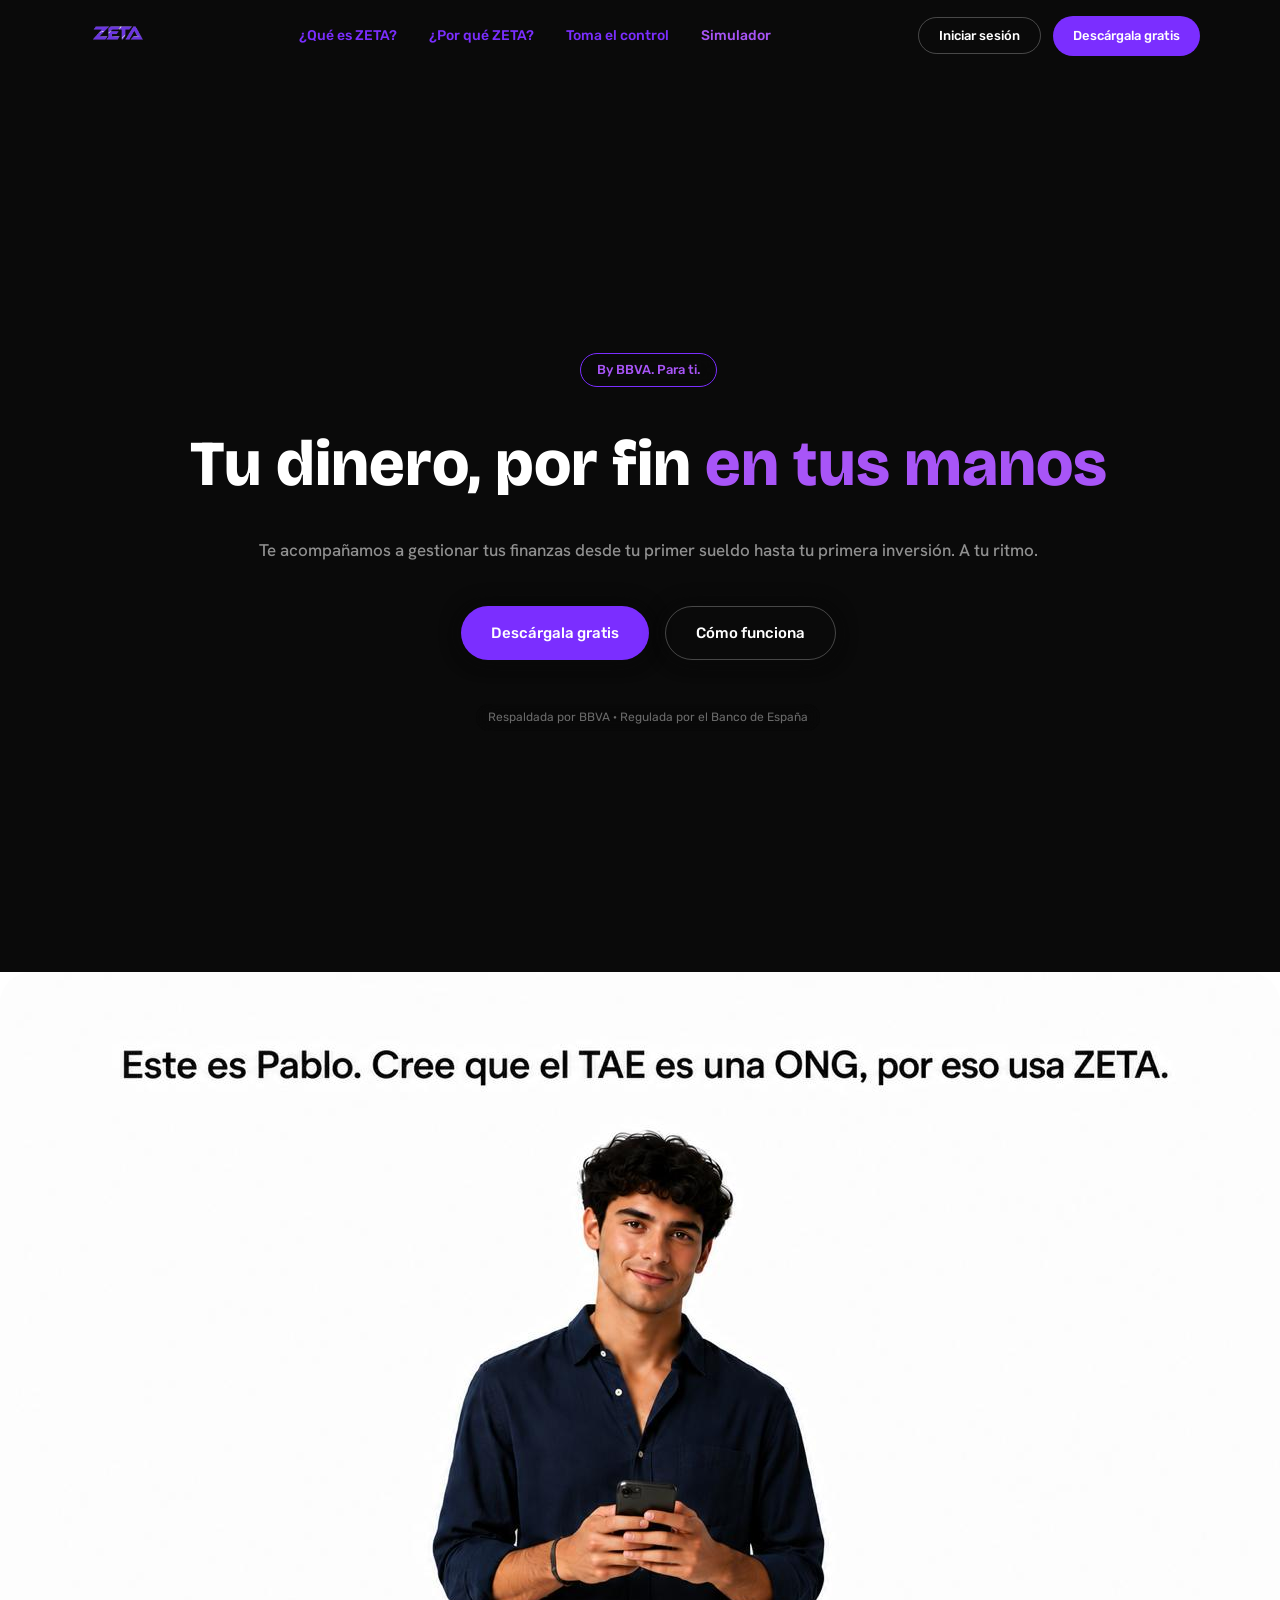
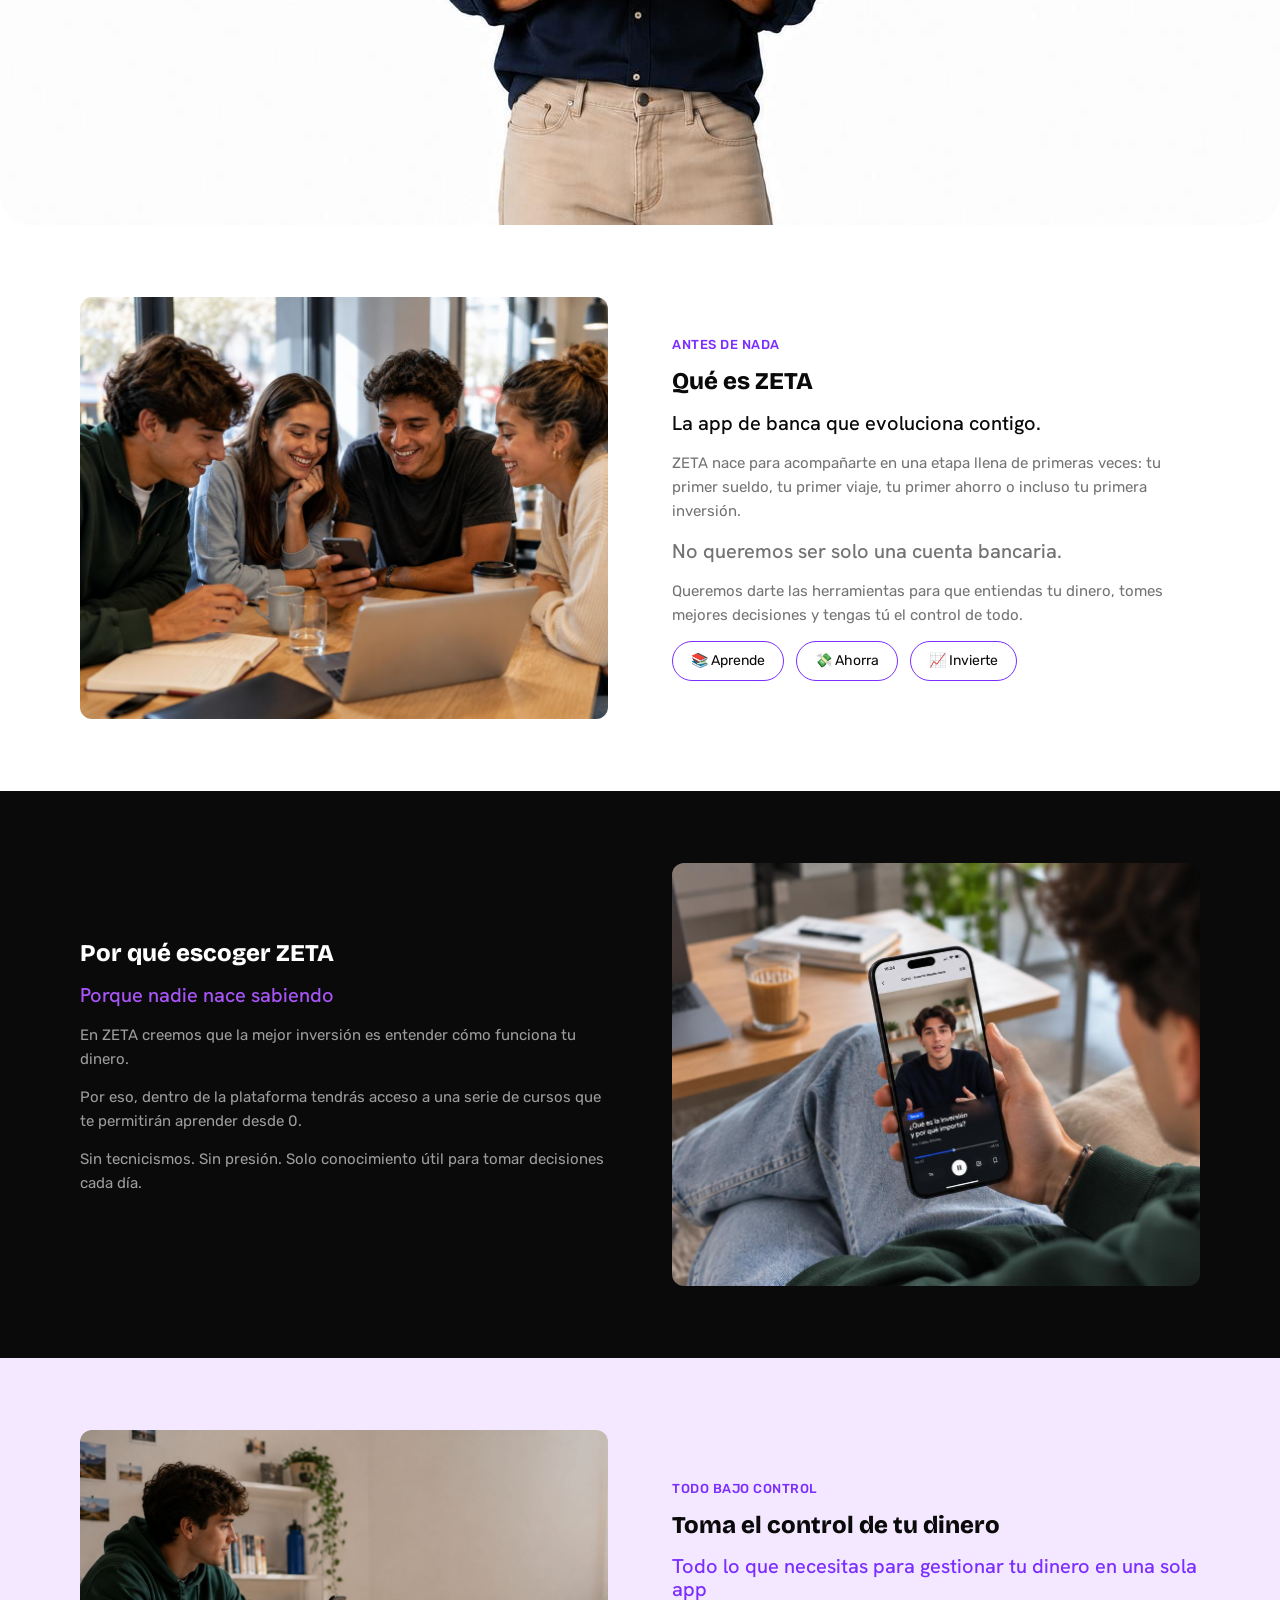
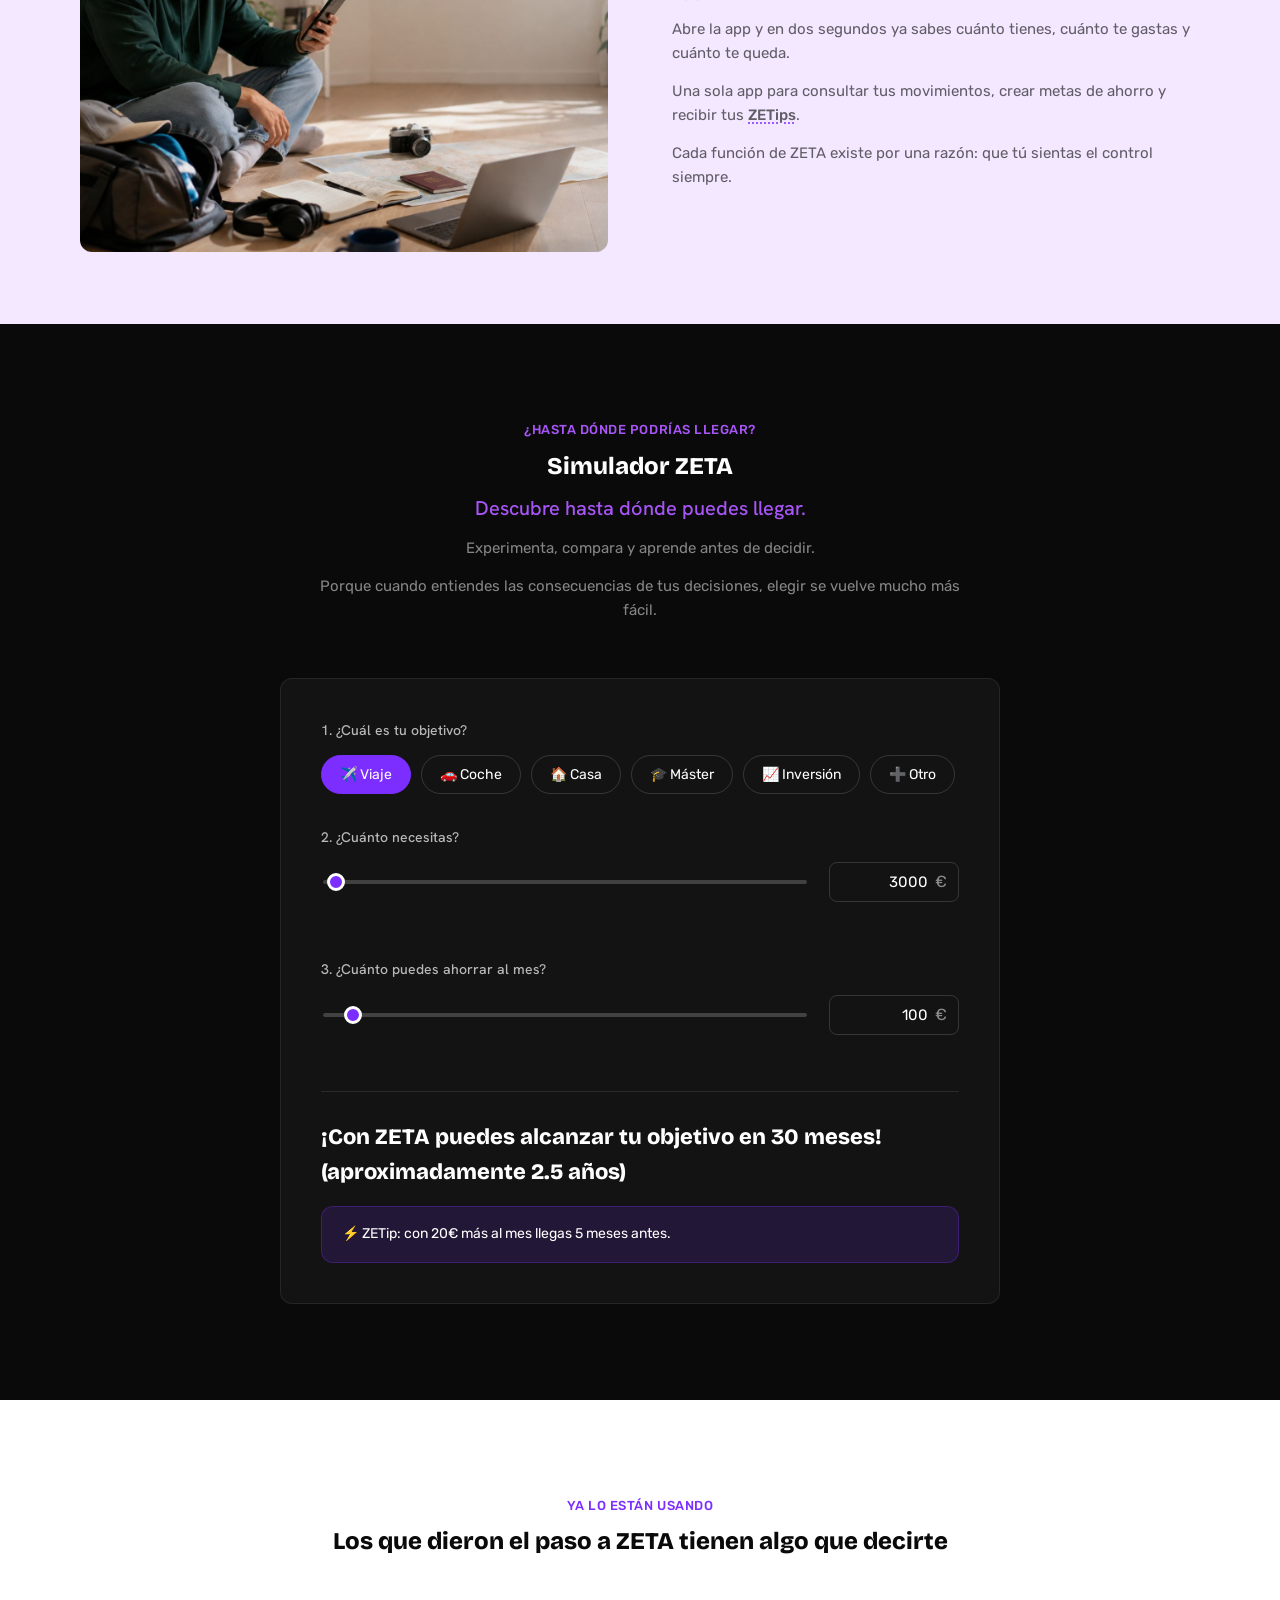
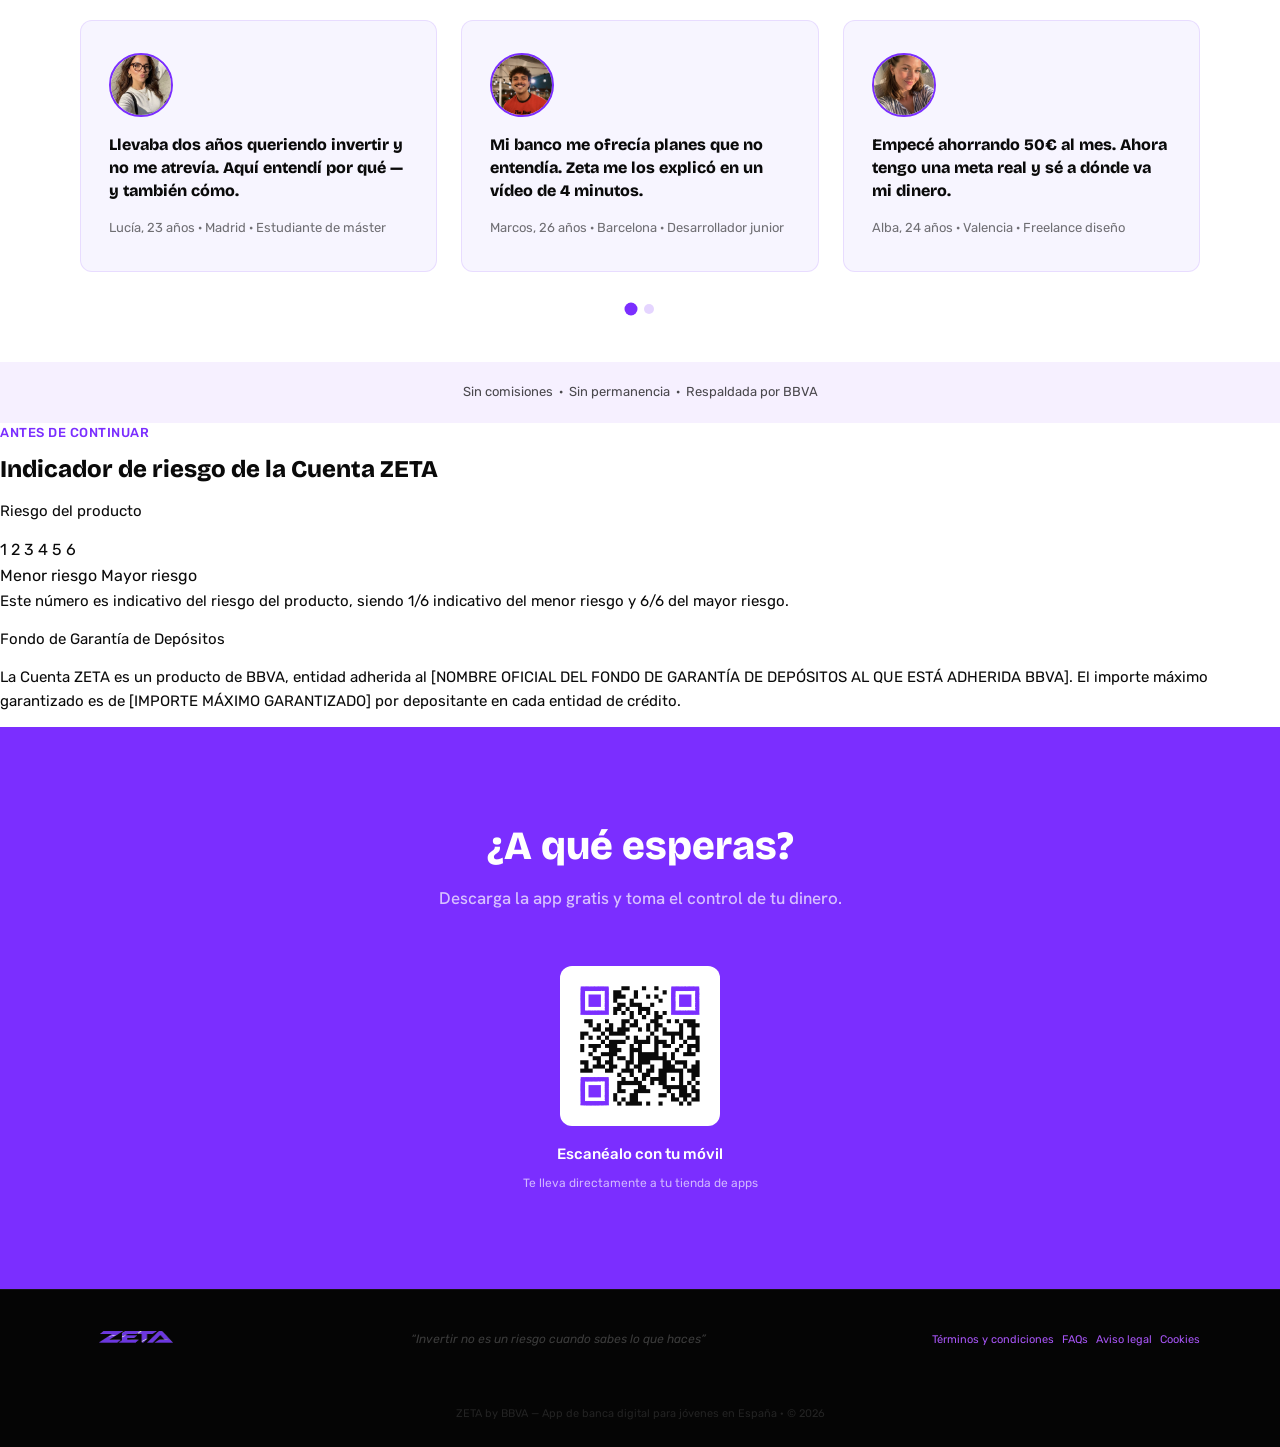
==== index.html @ 08d91884 "Update index.html" ====
<!DOCTYPE html>
<html lang="es">
<head>
<meta charset="UTF-8">
<meta name="viewport" content="width=device-width, initial-scale=1.0">
<title>ZETA by BBVA | App de banca y ahorro para jóvenes</title>
<meta name="description" content="Aprende a gestionar tu dinero, ahorra desde 1€ e invierte con cabeza. ZETA es la app de BBVA para la generación que empieza. Descárgala gratis.">
<meta name="keywords" content="app banca jóvenes españa, ahorrar dinero jóvenes, invertir sin experiencia, educación financiera jóvenes, primera inversión, app ahorro gen z, banco digital millennials">
<link rel="canonical" href="https://zeta.bbva.es/">
<link rel="icon" type="image/png" href="assets/logo-zeta.png">
 
<meta property="og:title" content="ZETA — Tu dinero, por fin en tus manos">
<meta property="og:description" content="La app de BBVA para quien empieza. Aprende, ahorra e invierte sin tecnicismos.">
<meta property="og:image" content="assets/pablo.png">
<meta property="og:type" content="website">

<link rel="preconnect" href="https://fonts.googleapis.com">
<link rel="preconnect" href="https://fonts.gstatic.com" crossorigin>
<link href="https://fonts.googleapis.com/css2?family=Bricolage+Grotesque:opsz,wght@12..96,800&family=Hanken+Grotesk:wght@500&family=Rubik:wght@400;500&display=swap" rel="stylesheet">

<link rel="stylesheet" href="css/base.css">
<link rel="stylesheet" href="css/nav.css">
<link rel="stylesheet" href="css/hero.css">
<link rel="stylesheet" href="css/trust-bar.css">
<link rel="stylesheet" href="css/que-es.css">
<link rel="stylesheet" href="css/porque.css">
<link rel="stylesheet" href="css/control.css">
<link rel="stylesheet" href="css/simulador.css">
<link rel="stylesheet" href="css/testimoniales.css">
<link rel="stylesheet" href="css/cta-final.css">
<link rel="stylesheet" href="css/footer.css">
<link rel="stylesheet" href="css/modales.css">

<script type="application/ld+json">
{
  "@context": "https://schema.org",
  "@type": "MobileApplication",
  "name": "ZETA",
  "description": "App de banca digital para jóvenes en España, respaldada por BBVA",
  "operatingSystem": "iOS, Android",
  "applicationCategory": "FinanceApplication",
  "offers": {
    "@type": "Offer",
    "price": "0",
    "priceCurrency": "EUR"
  },
  "author": {
    "@type": "Organization",
    "name": "BBVA"
  }
}
</script>
<script type="application/ld+json">
{
  "@context": "https://schema.org",
  "@type": "WebApplication",
  "name": "Simulador de ahorro e inversión gratuito ZETA",
  "description": "Calcula cuánto tiempo necesitas para alcanzar tu objetivo financiero con ZETA",
  "applicationCategory": "FinanceApplication",
  "offers": { "@type": "Offer", "price": "0" }
}
</script>
</head>
<body>

<a class="skip-link" href="#main-content">Saltar al contenido</a>

<!-- ======================= NAV ======================= -->
<header class="nav" id="nav">
  <div class="nav-inner">
    <a href="#hero" class="nav-logo" aria-label="ZETA — volver al inicio">
      <img src="assets/logo-zeta.png" alt="ZETA" width="132" height="44">
    </a>

    <nav class="nav-links" aria-label="Navegación principal" id="nav-links">
      <a href="#que-es" data-nav-link>¿Qué es ZETA?</a>
      <a href="#porque" data-nav-link>¿Por qué ZETA?</a>
      <a href="#control" data-nav-link>Toma el control</a>
      <a href="#simulador" data-nav-link>Simulador</a>
    </nav>

    <div class="nav-actions">
      <button type="button" class="btn btn-outline-dark btn-sm nav-login" id="open-login" aria-haspopup="dialog" aria-controls="login-modal">Iniciar sesión</button>
      <a href="#descarga" class="btn btn-primary btn-sm nav-cta">Descárgala gratis</a>
    </div>
  </div>
</header>

<main id="main-content">

  <!-- ======================= HERO ======================= -->
  <section class="hero" id="hero">
    <div class="hero-content">
      <p class="pill fade-up">By BBVA. Para ti.</p>
      <h1 class="fade-up" style="transition-delay:.15s">Tu dinero, por fin <span class="accent">en tus manos</span></h1>
      <p class="hero-subline fade-up" style="transition-delay:.3s">Te acompañamos a gestionar tus finanzas desde tu primer sueldo hasta tu primera inversión. A tu ritmo.</p>
      <div class="hero-ctas fade-up" style="transition-delay:.45s">
        <a href="#descarga" class="btn btn-primary">Descárgala gratis</a>
        <a href="#que-es" class="btn btn-outline-light">Cómo funciona</a>
      </div>
      <p class="hero-badge fade-up" style="transition-delay:.6s">Respaldada por BBVA · Regulada por el Banco de España</p>
    </div>
  </section>
     <div class="hero-media">
      <img src="assets/pablo.png" alt="Pablo, usuario de ZETA" class="hero-img">
     </div>
      
  <!-- ======================= QUÉ ES ZETA ======================= -->
  <section class="split-section split-light" id="que-es">
    <div class="split-inner">
      <div class="split-media fade-up">
        <img src="assets/foto-que-es.png" alt="Un grupo de jóvenes en un entorno urbano usando la app de ZETA en su móvil" loading="lazy">
      </div>
      <div class="split-text">
        <p class="eyebrow eyebrow-purple fade-up">Antes de nada</p>
        <h2 class="fade-up" style="transition-delay:.1s">Qué es ZETA<span class="sr-only"> — app de banca digital para jóvenes en España</span></h2>
        <h3 class="fade-up" style="transition-delay:.2s">La app de banca que evoluciona contigo.</h3>
        <p class="fade-up" style="transition-delay:.3s">ZETA nace para acompañarte en una etapa llena de primeras veces: tu primer sueldo, tu primer viaje, tu primer ahorro o incluso tu primera inversión.</p>
        <p class="split-statement fade-up" style="transition-delay:.35s">No queremos ser solo una cuenta bancaria.</p>
        <p class="fade-up" style="transition-delay:.4s">Queremos darte las herramientas para que entiendas tu dinero, tomes mejores decisiones y tengas tú el control de todo.</p>
        <div class="chip-row fade-up" style="transition-delay:.5s">
          <span class="chip" aria-label="Aprende sobre finanzas">📚 Aprende</span>
          <span class="chip" aria-label="Ahorra dinero">💸 Ahorra</span>
          <span class="chip" aria-label="Empieza a invertir">📈 Invierte</span>
        </div>
      </div>
    </div>
  </section>

  <!-- ======================= POR QUÉ ZETA ======================= -->
  <section class="split-section split-dark" id="porque">
    <div class="split-inner">
      <div class="split-text">
        <h2 class="fade-up">Por qué escoger ZETA<span class="sr-only"> — por qué elegir ZETA para gestionar tu dinero</span></h2>
        <h3 class="fade-up" style="transition-delay:.1s">Porque nadie nace sabiendo</h3>
        <p class="fade-up" style="transition-delay:.2s">En ZETA creemos que la mejor inversión es entender cómo funciona tu dinero.</p>
        <p class="fade-up" style="transition-delay:.3s">Por eso, dentro de la plataforma tendrás acceso a una serie de cursos que te permitirán aprender desde 0.</p>
        <p class="fade-up" style="transition-delay:.4s">Sin tecnicismos. Sin presión. Solo conocimiento útil para tomar decisiones cada día.</p>
      </div>
      <div class="split-media fade-up">
        <img src="assets/foto-simulador.png" alt="Interfaz gamificada de la app ZETA mostrando un recorrido de aprendizaje con niveles" loading="lazy">
      </div>
    </div>
  </section>

  <!-- ======================= TOMA EL CONTROL ======================= -->
  <section class="split-section split-pale" id="control">
    <div class="split-inner">
      <div class="split-media fade-up">
        <img src="assets/foto-control.png" alt="Smartphone mostrando la app ZETA con gráficos de gastos, objetivos y notificaciones" loading="lazy">
      </div>
      <div class="split-text">
        <p class="eyebrow eyebrow-purple fade-up">Todo bajo control</p>
        <h2 class="fade-up" style="transition-delay:.1s">Toma el control de tu dinero</h2>
        <h3 class="h3-purple fade-up" style="transition-delay:.2s">Todo lo que necesitas para gestionar tu dinero en una sola app</h3>
        <p class="fade-up" style="transition-delay:.3s">Abre la app y en dos segundos ya sabes cuánto tienes, cuánto te gastas y cuánto te queda.</p>
        <p class="fade-up" style="transition-delay:.35s">Una sola app para consultar tus movimientos, crear metas de ahorro y recibir tus <span class="tooltip-trigger" data-tooltip="Consejos personalizados basados en tus hábitos financieros." tabindex="0" aria-describedby="tooltip-zetips">ZETips</span><span role="tooltip" id="tooltip-zetips" class="tooltip">Consejos personalizados basados en tus hábitos financieros.</span>.</p>
        <p class="fade-up" style="transition-delay:.4s">Cada función de ZETA existe por una razón: que tú sientas el control siempre.</p>
      </div>
    </div>
  </section>

  <!-- ======================= SIMULADOR ======================= -->
  <section class="sim-section" id="simulador">
    <div class="sim-header">
      <p class="eyebrow fade-up">¿Hasta dónde podrías llegar?</p>
      <h2 class="fade-up" style="transition-delay:.1s">Simulador ZETA</h2>
      <h3 class="sim-subheading fade-up" style="transition-delay:.15s">Descubre hasta dónde puedes llegar.</h3>
      <p class="sim-subtext fade-up" style="transition-delay:.2s">Experimenta, compara y aprende antes de decidir.</p>
      <p class="sim-subtext fade-up" style="transition-delay:.25s">Porque cuando entiendes las consecuencias de tus decisiones, elegir se vuelve mucho más fácil.</p>
    </div>

    <div class="sim-body fade-up" style="transition-delay:.3s">

      <!-- Paso 1: objetivo -->
      <div class="sim-step">
        <p class="sim-step-label">1. ¿Cuál es tu objetivo?</p>
        <div class="chip-select" id="sim-goal-chips" role="group" aria-label="Selecciona tu objetivo de ahorro">
          <button type="button" class="chip-option" data-goal="viaje" data-default="3000" aria-pressed="true">✈️ Viaje</button>
          <button type="button" class="chip-option" data-goal="coche" data-default="15000" aria-pressed="false">🚗 Coche</button>
          <button type="button" class="chip-option" data-goal="casa" data-default="150000" aria-pressed="false">🏠 Casa</button>
          <button type="button" class="chip-option" data-goal="master" data-default="12000" aria-pressed="false">🎓 Máster</button>
          <button type="button" class="chip-option" data-goal="inversion" data-default="10000" aria-pressed="false">📈 Inversión</button>
          <button type="button" class="chip-option" data-goal="otro" data-default="5000" aria-pressed="false">➕ Otro</button>
        </div>
      </div>

      <!-- Paso 2: cantidad -->
      <div class="sim-step">
        <p class="sim-step-label">2. ¿Cuánto necesitas?</p>
        <div class="sim-slider-row">
          <input type="range" id="sim-cantidad-slider" class="sim-slider" min="500" max="300000" step="500" value="3000" aria-label="Cantidad objetivo en euros">
          <div class="sim-input-wrapper">
            <input type="number" id="sim-cantidad-input" class="sim-input" min="500" max="300000" step="500" value="3000" aria-label="Cantidad objetivo, valor numérico">
            <span class="sim-input-symbol">€</span>
          </div>
        </div>
        <span class="sim-field-error" id="sim-cantidad-error" aria-live="polite"></span>
      </div>

      <!-- Paso 3: ahorro mensual -->
      <div class="sim-step">
        <p class="sim-step-label">3. ¿Cuánto puedes ahorrar al mes?</p>
        <div class="sim-slider-row">
          <input type="range" id="sim-ahorro-slider" class="sim-slider" min="10" max="2000" step="10" value="100" aria-label="Ahorro mensual en euros">
          <div class="sim-input-wrapper">
            <input type="number" id="sim-ahorro-input" class="sim-input" min="10" max="2000" step="10" value="100" aria-label="Ahorro mensual, valor numérico">
            <span class="sim-input-symbol">€</span>
          </div>
        </div>
        <span class="sim-field-error" id="sim-ahorro-error" aria-live="polite"></span>
      </div>

      <!-- Resultado -->
      <div class="sim-result" id="sim-result">
        <p class="sim-result-text" id="sim-result-text" aria-live="polite">Completa los datos anteriores para ver tu resultado.</p>
        <div class="zetip" id="sim-zetip" aria-live="polite" hidden>
          <p id="sim-zetip-text"></p>
        </div>
      </div>
    </div>
  </section>

  <!-- ======================= TESTIMONIALES ======================= -->
    <!-- ======================= TESTIMONIALES ======================= -->
  <section class="testimonials-section">
    <div class="testimonials-header">
      <p class="eyebrow eyebrow-purple fade-up">Ya lo están usando</p>
      <h2 class="fade-up" style="transition-delay:.1s">
        Los que dieron el paso a ZETA tienen algo que decirte
      </h2>
    </div>

    <div class="testimonials-carousel" aria-label="Testimonios de usuarios">
      <div class="testimonials-track" id="testimonials-track">

        <!-- GRUPO 1 -->
        <div class="testimonials-slide" aria-hidden="false">
          <blockquote class="testimonial-card"
            itemscope itemtype="https://schema.org/Review">
            <div class="testimoniales-image">
              <img src="assets/user1.png"
                   alt="Lucía, usuaria de ZETA" loading="lazy">
            </div>
            <p itemprop="reviewBody">Llevaba dos años queriendo invertir
            y no me atrevía. Aquí entendí por qué — y también cómo.</p>
            <footer itemprop="author" itemscope
              itemtype="https://schema.org/Person">
              <span itemprop="name">
                Lucía, 23 años · Madrid · Estudiante de máster
              </span>
            </footer>
            <span itemprop="itemReviewed" itemscope
              itemtype="https://schema.org/MobileApplication" hidden>
              <span itemprop="name">ZETA</span>
            </span>
          </blockquote>

          <blockquote class="testimonial-card"
            itemscope itemtype="https://schema.org/Review">
            <div class="testimoniales-image">
              <img src="assets/user2.png"
                   alt="Marcos, usuario de ZETA" loading="lazy">
            </div>
            <p itemprop="reviewBody">Mi banco me ofrecía planes que no
            entendía. Zeta me los explicó en un vídeo de 4 minutos.</p>
            <footer itemprop="author" itemscope
              itemtype="https://schema.org/Person">
              <span itemprop="name">
                Marcos, 26 años · Barcelona · Desarrollador junior
              </span>
            </footer>
            <span itemprop="itemReviewed" itemscope
              itemtype="https://schema.org/MobileApplication" hidden>
              <span itemprop="name">ZETA</span>
            </span>
          </blockquote>

          <blockquote class="testimonial-card"
            itemscope itemtype="https://schema.org/Review">
            <div class="testimoniales-image">
              <img src="assets/user3.jpg"
                   alt="Alba, usuaria de ZETA" loading="lazy">
            </div>
            <p itemprop="reviewBody">Empecé ahorrando 50€ al mes.
            Ahora tengo una meta real y sé a dónde va mi dinero.</p>
            <footer itemprop="author" itemscope
              itemtype="https://schema.org/Person">
              <span itemprop="name">
                Alba, 24 años · Valencia · Freelance diseño
              </span>
            </footer>
            <span itemprop="itemReviewed" itemscope
              itemtype="https://schema.org/MobileApplication" hidden>
              <span itemprop="name">ZETA</span>
            </span>
          </blockquote>
        </div>

        <!-- GRUPO 2 -->
        <div class="testimonials-slide" aria-hidden="true">
          <blockquote class="testimonial-card"
            itemscope itemtype="https://schema.org/Review">
            <div class="testimoniales-image">
              <img src="assets/user4.png"
                   alt="Diego, usuario de ZETA" loading="lazy">
            </div>
            <p itemprop="reviewBody">Por fin una app que me explica
            qué es el interés compuesto sin hacerme sentir tonto.</p>
            <footer itemprop="author" itemscope
              itemtype="https://schema.org/Person">
              <span itemprop="name">
                Diego, 25 años · Sevilla · Recién graduado
              </span>
            </footer>
            <span itemprop="itemReviewed" itemscope
              itemtype="https://schema.org/MobileApplication" hidden>
              <span itemprop="name">ZETA</span>
            </span>
          </blockquote>

          <blockquote class="testimonial-card"
            itemscope itemtype="https://schema.org/Review">
            <div class="testimoniales-image">
              <img src="assets/user5.png"
                   alt="Sara, usuaria de ZETA" loading="lazy">
            </div>
            <p itemprop="reviewBody">Nunca pensé que ahorrar podría
            ser tan visual. Los retos de ahorro me engancharon
            desde el primer día.</p>
            <footer itemprop="author" itemscope
              itemtype="https://schema.org/Person">
              <span itemprop="name">
                Sara, 22 años · Bilbao · Estudiante universitaria
              </span>
            </footer>
            <span itemprop="itemReviewed" itemscope
              itemtype="https://schema.org/MobileApplication" hidden>
              <span itemprop="name">ZETA</span>
            </span>
          </blockquote>

          <blockquote class="testimonial-card"
            itemscope itemtype="https://schema.org/Review">
            <div class="testimoniales-image">
              <img src="assets/user6.png"
                   alt="Andrés, usuario de ZETA" loading="lazy">
            </div>
            <p itemprop="reviewBody">Llevo tres meses usando ZETA y ya
            tengo claro cuánto necesito para irme de piso. Antes
            ni me lo planteaba.</p>
            <footer itemprop="author" itemscope
              itemtype="https://schema.org/Person">
              <span itemprop="name">
                Andrés, 27 años · Madrid · Diseñador freelance
              </span>
            </footer>
            <span itemprop="itemReviewed" itemscope
              itemtype="https://schema.org/MobileApplication" hidden>
              <span itemprop="name">ZETA</span>
            </span>
          </blockquote>
        </div>

      </div><!-- /testimonials-track -->

      <!-- Dots de navegación -->
      <div class="testimonials-dots" role="tablist"
           aria-label="Navegación de testimonios">
        <button class="t-dot t-dot--active" role="tab"
                aria-label="Ver testimonios 1 al 3"
                aria-selected="true" data-index="0"></button>
        <button class="t-dot" role="tab"
                aria-label="Ver testimonios 4 al 6"
                aria-selected="false" data-index="1"></button>
      </div>
    </div><!-- /testimonials-carousel -->

    <div class="benefits-strip">
      <p>Sin comisiones &nbsp;·&nbsp; Sin permanencia
         &nbsp;·&nbsp; Respaldada por BBVA</p>
    </div>
  </section>

   <!-- ======================= INDICADOR DE RIESGO ======================= -->
  <section class="risk-indicator-section" id="riesgo">
    <div class="risk-indicator-inner">

      <div class="risk-indicator-header fade-up">
        <p class="eyebrow eyebrow-purple">Antes de continuar</p>
        <h2>Indicador de riesgo de la Cuenta ZETA</h2>
      </div>

      <div class="risk-indicator-grid">

        <!-- Indicador numérico de riesgo (Orden ECC/2316/2015) -->
        <div class="risk-scale-card fade-up" style="transition-delay:.1s">
          <p class="risk-scale-label">Riesgo del producto</p>

          <div class="risk-scale" role="img"
               aria-label="Indicador de riesgo: nivel 1 de 6, el menor riesgo posible">
            <span class="risk-step risk-step--1 risk-step--current">1</span>
            <span class="risk-step risk-step--2">2</span>
            <span class="risk-step risk-step--3">3</span>
            <span class="risk-step risk-step--4">4</span>
            <span class="risk-step risk-step--5">5</span>
            <span class="risk-step risk-step--6">6</span>
          </div>

          <div class="risk-scale-endpoints">
            <span>Menor riesgo</span>
            <span>Mayor riesgo</span>
          </div>

          <p class="risk-scale-legend">
            Este número es indicativo del riesgo del producto,
            siendo 1/6 indicativo del menor riesgo y 6/6 del
            mayor riesgo.
          </p>
        </div>

        <!-- Aviso Fondo de Garantía de Depósitos -->
        <div class="risk-fgd-card fade-up" style="transition-delay:.2s">
          <p class="risk-fgd-label">Fondo de Garantía de Depósitos</p>
          <p class="risk-fgd-text">
            La Cuenta ZETA es un producto de BBVA, entidad
            adherida al
            <span class="placeholder">[NOMBRE OFICIAL DEL FONDO DE
            GARANTÍA DE DEPÓSITOS AL QUE ESTÁ ADHERIDA BBVA]</span>.
            El importe máximo garantizado es de
            <span class="placeholder">[IMPORTE MÁXIMO GARANTIZADO]</span>
            por depositante en cada entidad de crédito.
          </p>
        </div>

      </div>
    </div>
  </section>

  <!-- ======================= CTA FINAL ======================= -->
  <section class="cta-final" id="descarga">
    <h3 class="fade-up">¿A qué esperas?</h3>
    <p class="fade-up" style="transition-delay:.1s">Descarga la app gratis y toma el control de tu dinero.</p>

    <a href="https://www.apple.com/es/app-store/" 
     class="cta-qr fade-up" 
     style="transition-delay:.2s" 
     aria-label="Ir a la página de descarga de la app ZETA"
     target="_blank"
     rel="noopener noreferrer">
  <div class="cta-qr-box">
    <img src="assets/qr-zeta.png" alt="Código QR para descargar la app ZETA">
  </div>
  <p class="cta-qr-label">Escanéalo con tu móvil</p>
  <p class="cta-qr-subtext">Te lleva directamente a tu tienda de apps</p>
   </a>
  </section>

</main>

<!-- ======================= FOOTER ======================= -->
<footer class="site-footer">

  <!-- Franja superior: logo + tagline + nav legal -->
  <div class="footer-inner">
    <a href="#hero" class="footer-logo"
       aria-label="ZETA — volver al inicio">
      <img src="assets/logo-zeta.png" alt="ZETA"
           width="105" height="35">
    </a>
    <p class="footer-tagline">
      &ldquo;Invertir no es un riesgo cuando sabes
      lo que haces&rdquo;
    </p>
    <nav class="footer-links" aria-label="Enlaces legales">
      <button class="footer-expand-btn"
              aria-expanded="false"
              aria-controls="panel-terminos"
              data-panel="panel-terminos">
        Términos y condiciones
      </button>
      <button class="footer-expand-btn"
              aria-expanded="false"
              aria-controls="panel-faqs"
              data-panel="panel-faqs">
        FAQs
      </button>
      <button class="footer-expand-btn"
              aria-expanded="false"
              aria-controls="panel-aviso"
              data-panel="panel-aviso">
        Aviso legal
      </button>
      <button class="footer-expand-btn"
              aria-expanded="false"
              aria-controls="panel-cookies"
              data-panel="panel-cookies">
        Cookies
      </button>
    </nav>
  </div>

  <!-- Paneles desplegables -->
  <div class="footer-panels">

    <!-- Términos y condiciones -->
    <div class="footer-panel" id="panel-terminos"
         role="region" aria-label="Términos y condiciones"
         hidden>
      <div class="footer-panel-inner">
        <button class="footer-panel-close"
                data-panel="panel-terminos"
                aria-label="Cerrar términos y condiciones">
          &times;
        </button>
        <h3>Términos y condiciones</h3>

        <div class="faq-item">
          <h4>1. Titularidad</h4>
          <p>ZETA es un servicio de banca digital ofrecido por
          BBVA S.A., entidad supervisada por el Banco de España
          e inscrita en el Registro Mercantil de Vizcaya.</p>
        </div>

        <div class="faq-item">
          <h4>2. Acceso y uso del servicio</h4>
          <p>El acceso a ZETA está destinado a personas físicas
          mayores de 18 años residentes en España. El usuario se
          compromete a hacer un uso lícito del servicio y a no
          facilitar datos falsos durante el proceso de registro.</p>
        </div>

        <div class="faq-item">
          <h4>3. Registro y seguridad</h4>
          <p>El usuario es responsable de mantener la
          confidencialidad de sus credenciales de acceso.
          ZETA nunca solicitará tu contraseña por email, teléfono
          o cualquier otro canal externo a la app.</p>
        </div>

        <div class="faq-item">
          <h4>4. Productos y servicios</h4>
          <p>ZETA ofrece servicios de gestión de cuenta, ahorro e
          inversión a través de productos regulados y supervisados
          por el Banco de España y la CNMV. Las rentabilidades
          históricas mostradas no garantizan rendimientos futuros.</p>
        </div>

        <div class="faq-item">
          <h4>5. Protección de datos</h4>
          <p>El tratamiento de tus datos personales se realiza
          conforme al RGPD y la LOPDGDD. Puedes consultar nuestra
          Política de Privacidad para conocer cómo recopilamos,
          usamos y protegemos tu información.</p>
        </div>

        <div class="faq-item">
          <h4>6. Modificaciones</h4>
          <p>ZETA se reserva el derecho de modificar estos términos
          con previo aviso. El uso continuado del servicio tras la
          notificación implica la aceptación de los nuevos términos.</p>
        </div>

        <div class="faq-item">
          <h4>7. Legislación aplicable</h4>
          <p>Estos términos se rigen por la legislación española.
          Para cualquier controversia, las partes se someten a los
          juzgados y tribunales del domicilio del usuario.</p>
        </div>
      </div>
    </div>

    <!-- FAQs -->
    <div class="footer-panel" id="panel-faqs"
         role="region" aria-label="Preguntas frecuentes"
         hidden>
      <div class="footer-panel-inner">
        <button class="footer-panel-close"
                data-panel="panel-faqs"
                aria-label="Cerrar FAQs">
          &times;
        </button>
        <h3>Preguntas frecuentes</h3>

        <div class="faq-item">
          <h4>¿Qué es ZETA?</h4>
          <p>ZETA es la app de banca digital de BBVA pensada para
          jóvenes. Te permite aprender sobre finanzas, ahorrar
          desde 1€ e invertir cuando estés listo, todo desde
          una sola app y sin tecnicismos.</p>
        </div>
        <div class="faq-item">
          <h4>¿Es segura ZETA?</h4>
          <p>Sí. ZETA está respaldada por BBVA, supervisada por
          el Banco de España y protege tus datos con cifrado de
          extremo a extremo. Tu dinero está tan seguro como en
          cualquier banco tradicional.</p>
        </div>
        <div class="faq-item">
          <h4>¿Tiene comisiones?</h4>
          <p>No. ZETA no cobra comisiones de mantenimiento ni de
          operativa básica. Algunos productos de inversión pueden
          tener comisiones propias, que siempre se informan antes
          de contratar.</p>
        </div>
        <div class="faq-item">
          <h4>¿Cómo me registro?</h4>
          <p>Descarga la app, introduce tu nombre, email y crea
          una contraseña. El proceso de verificación de identidad
          se completa dentro de la app en menos de 5 minutos
          con tu DNI.</p>
        </div>
        <div class="faq-item">
          <h4>¿Desde qué edad puedo usar ZETA?</h4>
          <p>ZETA está disponible para mayores de 18 años
          residentes en España.</p>
        </div>
        <div class="faq-item">
          <h4>¿Qué pasa con mis datos?</h4>
          <p>Tus datos se tratan conforme al RGPD. Nunca los
          vendemos a terceros. Puedes ejercer tus derechos de
          acceso, rectificación y cancelación en cualquier momento
          desde la app o escribiendo a privacidad@zeta.bbva.es.</p>
        </div>
        <div class="faq-item">
          <h4>¿Puedo cancelar mi cuenta?</h4>
          <p>Sí, en cualquier momento desde la app sin penalización
          ni permanencia mínima.</p>
        </div>
        <div class="faq-item">
          <h4>¿Los ZETips son consejos financieros?</h4>
          <p>Los ZETips son sugerencias basadas en tus hábitos de
          uso de la app. No constituyen asesoramiento financiero
          regulado. Para decisiones de inversión significativas,
          consulta con un asesor certificado.</p>
        </div>
      </div>
    </div>

    <!-- Aviso legal -->
    <div class="footer-panel" id="panel-aviso"
         role="region" aria-label="Aviso legal"
         hidden>
      <div class="footer-panel-inner">
        <button class="footer-panel-close"
                data-panel="panel-aviso"
                aria-label="Cerrar aviso legal">
          &times;
        </button>
        <h3>Aviso legal</h3>

        <div class="faq-item">
          <h4>Titular del sitio web</h4>
          <p>BBVA S.A. — CIF: A-48265169<br>
          Domicilio social: Calle Azul 4, 28050 Madrid, España<br>
          Inscrita en el Registro Mercantil de Vizcaya.</p>
        </div>

        <div class="faq-item">
          <h4>Objeto</h4>
          <p>El presente sitio web tiene carácter meramente
          informativo y promocional del servicio ZETA. La
          contratación efectiva de productos y servicios se
          realiza exclusivamente a través de la app oficial.</p>
        </div>

        <div class="faq-item">
          <h4>Propiedad intelectual</h4>
          <p>Todos los contenidos del sitio (textos, imágenes,
          logotipos, diseño) son propiedad de BBVA S.A. o de
          terceros que han autorizado su uso. Queda prohibida su
          reproducción sin autorización expresa.</p>
        </div>

        <div class="faq-item">
          <h4>Cookies</h4>
          <p>Este sitio utiliza cookies técnicas necesarias y
          cookies analíticas para mejorar la experiencia.
          Puedes gestionar tus preferencias en el panel
          de cookies.</p>
        </div>

        <div class="faq-item">
          <h4>Rentabilidades</h4>
          <p>Las rentabilidades históricas mencionadas en este
          sitio corresponden a medias históricas de productos
          de referencia y no garantizan rendimientos futuros.
          Invertir conlleva riesgo de pérdida del capital.</p>
        </div>

        <div class="faq-item">
          <h4>Contacto</h4>
          <p>Para consultas legales: legal@zeta.bbva.es</p>
        </div>
      </div>
    </div>

    <!-- Cookies -->
    <div class="footer-panel" id="panel-cookies"
         role="region" aria-label="Política de cookies"
         hidden>
      <div class="footer-panel-inner">
        <button class="footer-panel-close"
                data-panel="panel-cookies"
                aria-label="Cerrar política de cookies">
          &times;
        </button>
        <h3>Política de cookies</h3>
        <p class="footer-panel-intro">ZETA utiliza cookies para
        garantizar el correcto funcionamiento del sitio y
        mejorar tu experiencia.</p>

        <div class="faq-item">
          <h4>Cookies técnicas</h4>
          <p>Necesarias para el funcionamiento básico del sitio.
          No requieren consentimiento y no pueden desactivarse.</p>
        </div>

        <div class="faq-item">
          <h4>Cookies analíticas</h4>
          <p>Nos ayudan a entender cómo interactúas con el sitio
          para mejorar su rendimiento. Puedes desactivarlas sin
          que afecte a la funcionalidad.</p>
        </div>

        <div class="faq-item">
          <h4>Gestión de preferencias</h4>
          <p>Puedes modificar tus preferencias de cookies en
          cualquier momento desde el panel de configuración
          de tu navegador o contactando con nosotros en
          privacidad@zeta.bbva.es.</p>
        </div>
      </div>
    </div>

  </div><!-- /footer-panels -->

  <p class="footer-seo-line">
    ZETA by BBVA — App de banca digital para jóvenes
    en España · © 2026
  </p>
</footer>

<!-- ======================= OVERLAY TOOLTIP (mobile) ======================= -->
<div class="tooltip-overlay" id="tooltip-overlay" hidden></div>

<!-- ======================= MODAL LOGIN ======================= -->
<div class="modal-overlay" id="login-modal" role="dialog" aria-modal="true" aria-labelledby="login-title" hidden>
  <div class="modal" role="document">
    <button type="button" class="modal-close" data-modal-close aria-label="Cerrar">&times;</button>
    <img src="assets/logo-zeta.png" alt="ZETA" class="modal-logo" width="102" height="34">
    <h3 id="login-title">Bienvenido de nuevo</h3>

    <form id="login-form" novalidate>
      <div class="form-field">
        <label for="login-email">Email</label>
        <input type="email" id="login-email" name="email" autocomplete="email">
        <span class="field-error" data-error-for="login-email"></span>
      </div>
      <div class="form-field">
        <label for="login-password">Contraseña</label>
        <div class="password-wrapper">
          <input type="password" id="login-password" name="password" autocomplete="current-password">
          <button type="button" class="password-toggle" data-password-toggle="login-password" aria-label="Mostrar contraseña">Ver</button>
        </div>
        <span class="field-error" data-error-for="login-password"></span>
      </div>
      <a href="#" class="link-inline forgot-link">¿Olvidaste tu contraseña?</a>
      <button type="submit" class="btn btn-primary btn-block">Entrar</button>
    </form>

    <div class="modal-divider"><span>¿Aún no tienes cuenta?</span></div>
    <button type="button" class="btn btn-outline-light btn-block" id="go-to-register">Regístrate</button>
  </div>
</div>

<!-- ======================= MODAL REGISTRO ======================= -->
<div class="modal-overlay" id="register-modal" role="dialog" aria-modal="true" aria-labelledby="register-title" hidden>
  <div class="modal" role="document">
    <button type="button" class="modal-close" data-modal-close aria-label="Cerrar">&times;</button>
    <img src="assets/logo-zeta.png" alt="ZETA" class="modal-logo" width="102" height="34">
    <h3 id="register-title">Crea tu cuenta</h3>

    <form id="register-form" novalidate>
      <div class="form-field">
        <label for="register-name">Nombre completo</label>
        <input type="text" id="register-name" name="name" autocomplete="name">
        <span class="field-error" data-error-for="register-name"></span>
      </div>
      <div class="form-field">
        <label for="register-email">Email</label>
        <input type="email" id="register-email" name="email" autocomplete="email">
        <span class="field-error" data-error-for="register-email"></span>
      </div>
      <div class="form-field">
        <label for="register-password">Contraseña</label>
        <div class="password-wrapper">
          <input type="password" id="register-password" name="password" autocomplete="new-password">
          <button type="button" class="password-toggle" data-password-toggle="register-password" aria-label="Mostrar contraseña">Ver</button>
        </div>
        <span class="field-error" data-error-for="register-password"></span>
      </div>

      <label class="checkbox-field">
        <input type="checkbox" id="register-terms" name="terms">
        <span>Acepto los <a href="#" class="link-inline">términos y condiciones</a> y la <a href="#" class="link-inline">política de privacidad</a></span>
      </label>
      <span class="field-error" data-error-for="register-terms"></span>

      <button type="submit" class="btn btn-primary btn-block">Crear mi cuenta</button>
    </form>

    <p class="modal-note">El proceso de verificación de identidad se completará dentro de la app.</p>
    <div class="modal-divider"><span>¿Ya tienes cuenta?</span></div>
    <button type="button" class="link-inline modal-switch" id="go-to-login">Inicia sesión</button>
  </div>
</div>

<script src="js/animations.js" defer></script>
<script src="js/nav.js" defer></script>
<script src="js/hero.js" defer></script>
<script src="js/simulador.js" defer></script>
<script src="js/testimoniales.js" defer></script>
<script src="js/modales.js" defer></script>
<script src="js/footer.js" defer></script>
</body>
</html>
---- css/base.css ----
/* =======================================================================
   ZETA — base.css
   Reset, variables CSS, tipografías y utilidades globales compartidas
   por todas las secciones. No incluye estilos de ninguna sección
   concreta — esos viven en su propio archivo (nav.css, hero.css, etc.).
   ======================================================================= */

:root {
  --purple: #7B2EFF;
  --lilac: #A855F7;
  --pale: #F3E8FF;
  --black: #0A0A0A;
  --white: #FFFFFF;

  --card-on-white-bg: #F7F5FF;
  --card-on-white-border: rgba(123, 46, 255, 0.12);
  --card-on-dark-bg: rgba(255, 255, 255, 0.04);
  --card-on-dark-border: rgba(255, 255, 255, 0.08);

  --font-heading: 'Bricolage Grotesque', 'Segoe UI', sans-serif;
  --font-subheading: 'Hanken Grotesk', 'Segoe UI', sans-serif;
  --font-body: 'Rubik', 'Segoe UI', sans-serif;

  --nav-height: 72px;
  --container-width: 1200px;
  --radius: 12px;
  --transition: 0.25s ease;
}

/* ============================ RESET ============================ */
*, *::before, *::after { box-sizing: border-box; }

html { scroll-behavior: smooth; }

body {
  margin: 0;
  font-family: var(--font-body);
  font-weight: 400;
  line-height: 1.6;
  color: var(--black);
  background: var(--white);
  -webkit-font-smoothing: antialiased;
}

img { max-width: 100%; display: block; }

h1, h2, h3 {
  font-family: var(--font-heading);
  font-weight: 800;
  margin: 0 0 16px;
  line-height: 1.15;
}

h3 { font-family: var(--font-subheading); font-weight: 500; font-size: 1.25rem; }

p { margin: 0 0 14px; font-size: 15px; }

a { color: inherit; text-decoration: none; }

button { font-family: inherit; cursor: pointer; }

ul { list-style: none; margin: 0; padding: 0; }

/* ============================ UTILIDADES GLOBALES ============================ */
.skip-link {
  position: absolute;
  left: -9999px;
  top: 0;
  background: var(--purple);
  color: var(--white);
  padding: 12px 20px;
  z-index: 2000;
  border-radius: 0 0 8px 0;
}
.skip-link:focus { left: 0; }

.sr-only {
  position: absolute;
  width: 1px;
  height: 1px;
  padding: 0;
  margin: -1px;
  overflow: hidden;
  clip: rect(0, 0, 0, 0);
  white-space: nowrap;
  border-width: 0;
}

:focus-visible {
  outline: 2px solid var(--purple);
  outline-offset: 2px;
}

.eyebrow {
  font-family: var(--font-body);
  font-weight: 500;
  font-size: 13px;
  letter-spacing: 0.04em;
  text-transform: uppercase;
  color: var(--lilac);
  margin: 0 0 12px;
}
.eyebrow-purple { color: var(--purple); }

/* Botones: componente compartido por nav, hero y modales */
.btn {
  display: inline-flex;
  align-items: center;
  justify-content: center;
  gap: 8px;
  border: none;
  border-radius: 999px;
  padding: 14px 30px;
  font-family: var(--font-body);
  font-weight: 500;
  font-size: 15px;
  transition: background var(--transition), transform var(--transition), box-shadow var(--transition);
  white-space: nowrap;
}
.btn-sm { padding: 10px 20px; font-size: 13px; }
.btn-block { width: 100%; }

.btn-primary {
  background: var(--purple);
  color: var(--white);
}
.btn-primary:hover { background: var(--lilac); }

.btn-outline-light {
  background: transparent;
  color: var(--white);
  border: 1px solid rgba(255, 255, 255, 0.25);
}
.btn-outline-light:hover { border-color: var(--purple); color: var(--white); }

.btn-outline-dark {
  background: transparent;
  color: var(--white);
  border: 1px solid rgba(255, 255, 255, 0.25);
}
.btn-outline-dark:hover { border-color: var(--purple); }

/* Animación de entrada usada por todas las secciones */
.fade-up {
  opacity: 0;
  transform: translateY(24px);
  transition: opacity 0.7s ease, transform 0.7s ease;
}
.fade-up.is-visible {
  opacity: 1;
  transform: translateY(0);
}

@media (prefers-reduced-motion: reduce) {
  .fade-up { opacity: 1; transform: none; transition: none; }
  html { scroll-behavior: auto; }
  * { animation-duration: 0.01ms !important; transition-duration: 0.01ms !important; }
}
---- css/nav.css ----
/* =======================================================================
   ZETA — nav.css
   Barra de navegación fija. Sin menú hamburguesa ni drawer móvil: en
   mobile la nav solo muestra el logo y el CTA "Descárgala gratis".
   ======================================================================= */

.nav {
  position: sticky;
  top: 0;
  z-index: 900;
  height: var(--nav-height);
  background: rgb(10, 10, 10);
  backdrop-filter: blur(12px);
  -webkit-backdrop-filter: blur(12px);
}

.nav-inner {
  max-width: var(--container-width);
  margin: 0 auto;
  height: 100%;
  padding: 0 40px;
  display: flex;
  align-items: center;
  justify-content: space-between;
  gap: 24px;
}

.nav-logo img { height: 40px; width: auto; }

.nav-links {
  display: flex;
  gap: 32px;
}
.nav-links a {
  color: var(--purple);
  font-size: 14px;
  font-weight: 500;
  padding: 8px 0;
  transition: color var(--transition), background var(--transition);
}
.nav-links a:hover {
  color: var(--lilac);
  background: rgba(123, 46, 255, 0.1);
}
.nav-links a.active {
  color: var(--lilac);
}

.nav-actions { display: flex; align-items: center; gap: 12px; }

@media (max-width: 767px) {
  /* Sin drawer alternativo: los enlaces y el login se ocultan,
     solo quedan visibles el logo y el CTA de descarga. */
  .nav-links { display: none; }
  .nav-login { display: none; }
}
---- css/hero.css ----
/* =======================================================================
   ZETA — hero.css
   Sección hero completa: texto (columna izquierda, fondo #0A0A0A) y
   foto de Pablo tal cual (columna derecha, fondo blanco propio de la
   imagen — sin mix-blend-mode, sin filter, sin overlays), con Ken
   Burns y pill de stat.
   ======================================================================= */

.hero {
  position: relative;
  z-index: 2;
   
  width: 100%;
  min-height: 100vh;
  display: grid;
  align-items: stretch;
  background-color: #0A0A0A;
  overflow: hidden;
}

.hero-content {
  position: relative;
  z-index: 0;
  background-color: #0A0A0A;
  display: flex;
  flex-direction: column;
  justify-content: center;
  align-items: center;
  gap: 20px;
  padding: 120px 48px 80px 64px;
  overflow: hidden;
}

.hero-content > * { position: relative; z-index: 1; }

.hero-content h1 {
  color: var(--white);
  font-size: 64px;
}
.hero-content h1 .accent { color: var(--lilac); }

.hero-subline {
  color: rgba(255, 255, 255, 0.55);
  font-family: var(--font-subheading);
  font-weight: 500;
  font-size: 17px;
}

.hero-ctas { display: flex; gap: 16px; margin: 8px 0 24px; flex-wrap: wrap; }
.hero-ctas .btn {
  box-shadow:
    0 0 20px rgba(10, 10, 10, 0.7),
    0 4px 12px rgba(10, 10, 10, 0.5);
}

.hero-badge {
  display: inline-block;
  font-size: 12px;
  color: rgba(255, 255, 255, 0.4);
  margin: 0;
  background: rgba(10, 10, 10, 0.45);
  backdrop-filter: blur(10px);
  -webkit-backdrop-filter: blur(10px);
  border-radius: 20px;
  padding: 4px 12px;
}

/* Pill eyebrow "By BBVA. Para ti." — componente de un solo uso, vive
   íntegramente aquí (base .pill + el override específico del hero). */
.pill {
  display: inline-block;
  border: 1px solid var(--purple);
  color: var(--lilac);
  border-radius: 999px;
  padding: 6px 16px;
  font-size: 13px;
  font-weight: 500;
  margin: 0 0 20px;
}
.hero .pill {
  background: rgba(10, 10, 10, 0.45);
  backdrop-filter: blur(10px);
  -webkit-backdrop-filter: blur(10px);
  max-width: 20rem;
}

.hero-media-container {
  position: relative;
  width: 100%;
  overflow: hidden;
  background-color: #0A0A0A;
  display: flex;
  justify-content: center;
  padding: 40px 40px 40px 0;
  box-sizing: border-box; 
}
/* Columna de la foto: fondo blanco igual que la imagen (sin contraste
   de bordes), esquina inferior izquierda redondeada para suavizar la
   transición hacia la columna de texto. */
.hero-media {
  position: relative;
  height: 100%;
  overflow: hidden;
  background-color: #FFFFFF;
  display: flex;
  align-items: flex-end;
  justify-content: center;
  border-radius: 32px;  
}

/* Separador visual suave entre el negro del texto y el blanco de la foto */
.hero-media::before {
  content: '';
  position: absolute;
  left: 0;
  top: 0;
  bottom: 0;
  width: 40px;
  z-index: 2;
  pointer-events: none;
}

.hero-img {
  display: block;
  width: 100%;
  height: 100%;
  object-fit: contain;
  object-position: bottom center;
  animation: kenBurns 14s ease-in-out infinite;
  transform-origin: center center;
  will-change: transform;
}

@keyframes kenBurns {
  0% { transform: scale(1) translateX(0px) translateY(0px); }
  33% { transform: scale(1.04) translateX(-8px) translateY(-4px); }
  66% { transform: scale(1.06) translateX(6px) translateY(-6px); }
  100% { transform: scale(1) translateX(0px) translateY(0px); }
}

@media (prefers-reduced-motion: reduce) {
  .hero-img { animation: none; }
}

.hero-stat-pill {
  position: absolute;
  bottom: 80px;
  left: 50%;
  transform: translateX(-50%);
  display: flex;
  flex-direction: column;
  gap: 2px;
  background: rgba(10, 10, 10, 0.7);
  border: 1px solid rgba(123, 46, 255, 0.3);
  backdrop-filter: blur(12px);
  -webkit-backdrop-filter: blur(12px);
  border-radius: var(--radius);
  padding: 12px 18px;
  z-index: 3;
}
.hero-stat-pill strong {
  font-family: var(--font-heading);
  color: var(--white);
  font-size: 20px;
}
.hero-stat-pill span {
  font-size: 12px;
  color: rgba(255, 255, 255, 0.6);
}

@media (max-width: 1024px) {
  .hero-content h1 { font-size: 48px; }
}

@media (max-width: 767px) {
  .hero {
    grid-template-columns: 1fr;
    grid-template-rows: auto auto;
  }
  .hero-content {
    max-width: 100%;
    padding: 100px 24px 32px;
    order: 1;
  }
  .hero-content h1 { font-size: 36px; }
  .hero-media {
    order: 2;
    height: 60vw;
    min-height: 240px;
    border-radius: 0;
  }
  .hero-media::before {
    display: none;
  }
  .hero-img {
    object-fit: contain;
    object-position: center bottom;
  }
  .hero-stat-pill { bottom: 24px; width: calc(100% - 32px); }
}
---- css/trust-bar.css ----
/* =======================================================================
   ZETA — trust-bar.css
   NOTA: la barra de confianza no forma parte de la versión actual de
   la landing — se eliminó en una iteración anterior porque no era
   legible sobre el hero y su información ("Respaldada por BBVA ·
   Regulada por el Banco de España") ya vive en el badge del hero
   (ver .hero-badge en hero.css).
   Este archivo se mantiene vacío (solo con la clase de referencia) para
   conservar la estructura de 12 módulos solicitada y para que, si en el
   futuro se reincorpora la sección, tenga ya su sitio natural en la
   cascada de estilos. Si se reactiva, sus estilos de fondo/borde
   deberían ir aquí, usando las variables definidas en base.css.
   ======================================================================= */

.trust-bar {
  /* Sin declarar: sección no presente en el DOM actual. */
}
---- css/que-es.css ----
/* =======================================================================
   ZETA — que-es.css
   Sección "Qué es ZETA" (fondo blanco, imagen izquierda / texto derecha).
   ======================================================================= */

.split-light { background: var(--white); color: var(--black); }
.split-light p:not(.eyebrow) { color: rgba(0, 0, 0, 0.55); }

.split-inner {
  max-width: var(--container-width);
  margin: 0 auto;
  padding: 72px 40px;
  display: grid;
  grid-template-columns: 1fr 1fr;
  gap: 64px;
  align-items: center;
}

.split-media img {
  width: 100%;
  aspect-ratio: 5 / 4;
  object-fit: cover;
  border-radius: var(--radius);
}

.split-statement {
  font-family: var(--font-subheading);
  font-weight: 500;
  font-size: 20px;
  line-height: 1.4;
}

.chip-row { display: flex; flex-wrap: wrap; gap: 12px; margin-top: 8px; }
.chip {
  display: inline-flex;
  align-items: center;
  gap: 6px;
  border: 1px solid var(--purple);
  border-radius: 20px;
  padding: 8px 18px;
  font-size: 14px;
  background: transparent;
  transition: background var(--transition);
}
.chip:hover { background: var(--pale); }

@media (max-width: 1024px) {
  .split-inner { padding: 72px 32px; gap: 40px; }
}

@media (max-width: 767px) {
  .split-inner {
    grid-template-columns: 1fr;
    padding: 56px 24px;
    gap: 32px;
  }
  .split-media img { aspect-ratio: 4 / 3; }
}
---- css/porque.css ----
/* =======================================================================
   ZETA — porque.css
   Sección "Por qué ZETA" (fondo negro, texto izquierda / imagen derecha).
   ======================================================================= */

.split-dark { background: var(--black); color: var(--white); }
.split-dark h2, .split-dark h3 { color: var(--white); }
.split-dark h3 { color: var(--lilac); }
.split-dark p:not(.eyebrow) { color: rgba(255, 255, 255, 0.6); }

.split-inner {
  max-width: var(--container-width);
  margin: 0 auto;
  padding: 72px 40px;
  display: grid;
  grid-template-columns: 1fr 1fr;
  gap: 64px;
  align-items: center;
}

.split-media img {
  width: 100%;
  aspect-ratio: 5 / 4;
  object-fit: cover;
  border-radius: var(--radius);
}

@media (max-width: 1024px) {
  .split-inner { padding: 72px 32px; gap: 40px; }
}

@media (max-width: 767px) {
  .split-inner {
    grid-template-columns: 1fr;
    padding: 56px 24px;
    gap: 32px;
  }
  .split-media img { aspect-ratio: 4 / 3; }
}
---- css/control.css ----
/* =======================================================================
   ZETA — control.css
   Sección "Toma el control" (fondo lila pale, imagen izquierda / texto
   derecha). El estilo visual del tooltip de ZETips vive en modales.css
   junto con el resto de componentes de overlay; aquí solo se define el
   estilo del texto disparador ("ZETips") como parte del contenido de
   esta sección.
   ======================================================================= */

.split-pale { background: var(--pale); color: var(--black); }
.split-pale p:not(.eyebrow) { color: rgba(0, 0, 0, 0.6); }
.split-pale .h3-purple { color: var(--purple); }

.split-inner {
  max-width: var(--container-width);
  margin: 0 auto;
  padding: 72px 40px;
  display: grid;
  grid-template-columns: 1fr 1fr;
  gap: 64px;
  align-items: center;
}

.split-media img {
  width: 100%;
  aspect-ratio: 5 / 4;
  object-fit: cover;
  border-radius: var(--radius);
}

.tooltip-trigger {
  position: relative;
  cursor: help;
  text-decoration: underline dotted var(--purple);
  text-underline-offset: 3px;
  color: inherit;
  font-weight: 500;
}

@media (max-width: 1024px) {
  .split-inner { padding: 72px 32px; gap: 40px; }
}

@media (max-width: 767px) {
  .split-inner {
    grid-template-columns: 1fr;
    padding: 56px 24px;
    gap: 32px;
  }
  .split-media img { aspect-ratio: 4 / 3; }
}
---- css/simulador.css ----
/* =======================================================================
   ZETA — simulador.css
   Sección "Simulador ZETA": tarjeta interactiva con chips de objetivo,
   sliders sincronizados y resultado/ZETip dinámicos.
   ======================================================================= */

.sim-section {
  background: var(--black);
  color: var(--white);
  padding: 96px 40px;
}

.sim-header {
  max-width: 640px;
  margin: 0 auto 56px;
  text-align: center;
}
.sim-header h2 { color: var(--white); }
.sim-header .eyebrow { display: block; }
.sim-subheading { color: var(--lilac); }
.sim-subtext { color: rgba(255, 255, 255, 0.5); }

.sim-body {
  max-width: 720px;
  margin: 0 auto;
  background: var(--card-on-dark-bg);
  border: 1px solid var(--card-on-dark-border);
  border-radius: var(--radius);
  padding: 40px;
}

.sim-step { margin-bottom: 32px; }
.sim-step-label {
  font-family: var(--font-subheading);
  font-weight: 500;
  font-size: 14px;
  color: rgba(255, 255, 255, 0.7);
  margin-bottom: 14px;
}

.chip-select { display: flex; flex-wrap: wrap; gap: 10px; }
.chip-option {
  border: 1px solid rgba(255, 255, 255, 0.15);
  background: transparent;
  color: var(--white);
  border-radius: 999px;
  padding: 10px 18px;
  font-size: 14px;
  transition: background var(--transition), border-color var(--transition), color var(--transition);
}
.chip-option:hover { border-color: var(--purple); }
.chip-option[aria-pressed="true"] {
  background: var(--purple);
  border-color: var(--purple);
  color: var(--white);
}

.sim-slider-row {
  display: flex;
  align-items: center;
  gap: 20px;
}

.sim-slider {
  flex: 1;
  -webkit-appearance: none;
  appearance: none;
  height: 4px;
  border-radius: 2px;
  background: rgba(255, 255, 255, 0.1);
  outline: none;
}
.sim-slider::-webkit-slider-runnable-track {
  height: 4px;
  border-radius: 2px;
  background: rgba(255, 255, 255, 0.1);
}
.sim-slider::-webkit-slider-thumb {
  -webkit-appearance: none;
  appearance: none;
  width: 18px;
  height: 18px;
  border-radius: 50%;
  background: var(--purple);
  border: 3px solid var(--white);
  margin-top: -7px;
  cursor: pointer;
}
.sim-slider::-moz-range-track {
  height: 4px;
  border-radius: 2px;
  background: rgba(255, 255, 255, 0.1);
}
.sim-slider::-moz-range-thumb {
  width: 18px;
  height: 18px;
  border-radius: 50%;
  background: var(--purple);
  border: 3px solid var(--white);
  cursor: pointer;
}
.sim-slider:focus-visible::-webkit-slider-thumb { outline: 2px solid var(--purple); outline-offset: 2px; }

.sim-input-wrapper {
  position: relative;
  flex-shrink: 0;
  width: 130px;
}
.sim-input {
  width: 100%;
  background: transparent;
  border: 1px solid rgba(255, 255, 255, 0.15);
  border-radius: 8px;
  color: var(--white);
  font-family: var(--font-body);
  font-size: 15px;
  padding: 10px 30px 10px 12px;
  text-align: right;
}
.sim-input:focus { border-color: var(--purple); }
.sim-input-symbol {
  position: absolute;
  right: 12px;
  top: 50%;
  transform: translateY(-50%);
  color: rgba(255, 255, 255, 0.5);
  pointer-events: none;
}
.sim-input::-webkit-outer-spin-button,
.sim-input::-webkit-inner-spin-button { -webkit-appearance: none; margin: 0; }

.sim-field-error {
  display: block;
  min-height: 16px;
  margin-top: 8px;
  font-size: 12px;
  color: #ff8a8a;
}

.sim-result {
  border-top: 1px solid rgba(255, 255, 255, 0.1);
  padding-top: 28px;
  margin-top: 8px;
}
.sim-result-text {
  font-family: var(--font-heading);
  font-weight: 800;
  font-size: 22px;
  color: var(--white);
  margin-bottom: 16px;
}

.zetip {
  background: rgba(123, 46, 255, 0.15);
  border: 1px solid rgba(123, 46, 255, 0.3);
  border-radius: var(--radius);
  padding: 16px 20px;
}
.zetip p { color: var(--white); margin: 0; font-size: 14px; }

@media (max-width: 767px) {
  .sim-section { padding: 64px 20px; }
  .sim-body { padding: 24px; }
  .sim-slider-row { flex-wrap: wrap; }
  .sim-slider { flex-basis: 100%; }
  .sim-input-wrapper { width: 100%; }
}
---- css/testimoniales.css ----
/* =============================================================
   ZETA — testimoniales.css
   ============================================================= */

.testimonials-section {
  background: var(--white);
  padding: 96px 0 0;
  position: relative;
  z-index: 1;
}

.testimonials-header {
  max-width: var(--container-width);
  margin: 0 auto;
  padding: 0 40px 48px;
  text-align: center;
}
.testimonials-header h2 { color: var(--black); }

/* ── Carrusel ─────────────────────────────────────── */
.testimonials-carousel {
  max-width: var(--container-width);
  margin: 0 auto;
  padding: 0 40px 48px;
  overflow: hidden;
}

.testimonials-track {
  position: relative;
}

/* Cada grupo de 3 testimonios */
.testimonials-slide {
  display: grid;
  grid-template-columns: repeat(3, 1fr);
  gap: 24px;
  box-sizing: border-box;

  opacity: 0;
  visibility: hidden;
  position: absolute;
  inset: 0;

  transition:
    opacity 0.8s ease,
    visibility 0.8s ease;
}

/* Grupo visible */
.testimonials-slide.is-active {
  opacity: 1;
  visibility: visible;
  position: relative;
}

/* Para accesibilidad */
.testimonials-slide.is-entering {
  opacity: 0;
}

@media (prefers-reduced-motion: reduce) {
  .testimonials-slide {
    transition: none;
  }
}

/* ── Tarjeta ──────────────────────────────────────── */
.testimonial-card {
  background: var(--card-on-white-bg);
  border: 1px solid var(--card-on-white-border);
  border-radius: var(--radius);
  padding: 32px 28px;
  margin: 0;
  display: flex;
  flex-direction: column;
  gap: 16px;
}

.testimoniales-image {
  width: 64px;
  height: 64px;
  flex-shrink: 0;
}
.testimoniales-image img {
  width: 100%;
  height: 100%;
  object-fit: cover;
  border-radius: 50%;
  border: 2px solid #7B2EFF;
  display: block;
}

.testimonial-card p[itemprop="reviewBody"] {
  font-family: var(--font-heading);
  font-weight: 800;
  font-size: 16px;
  color: var(--black);
  line-height: 1.45;
  flex: 1;
  margin: 0;
}

.testimonial-card footer {
  font-family: var(--font-body);
  font-size: 13px;
  color: rgba(0, 0, 0, 0.55);
  margin-top: auto;
}

/* ── Dots ─────────────────────────────────────────── */
.testimonials-dots {
  display: flex;
  justify-content: center;
  gap: 8px;
  margin-top: 32px;
}

.t-dot {
  width: 10px;
  height: 10px;
  border-radius: 50%;
  border: none;
  background: rgba(123, 46, 255, 0.2);
  cursor: pointer;
  padding: 0;
  transition: background 0.3s, transform 0.2s;
}
.t-dot--active {
  background: #7B2EFF;
  transform: scale(1.3);
}
.t-dot:focus-visible {
  outline: 2px solid #7B2EFF;
  outline-offset: 3px;
}

/* ── Franja beneficios ────────────────────────────── */
.benefits-strip {
  background: rgba(123, 46, 255, 0.07);
  padding: 20px 40px;
  text-align: center;
}
.benefits-strip p {
  margin: 0;
  font-size: 13px;
  color: rgba(0, 0, 0, 0.7);
}

/* ── Responsive ───────────────────────────────────── */
@media (max-width: 1024px) {
  .testimonials-slide {
    grid-template-columns: repeat(2, 1fr);
  }
}

@media (max-width: 767px) {
  .testimonials-carousel {
    padding: 0 24px 40px;
  }
  .testimonials-slide {
    grid-template-columns: 1fr;
    gap: 16px;
  }
  .testimonials-header {
    padding: 0 24px 40px;
  }
}
---- css/cta-final.css ----
/* =======================================================================
   ZETA — cta-final.css
   Sección "¿A qué esperas?" con el QR que enlaza a /download/.
   ======================================================================= */

.cta-final {
  background: var(--purple);
  color: var(--white);
  text-align: center;
  padding: 96px 40px;
}
.cta-final h3 {
  font-family: var(--font-heading);
  font-weight: 800;
  font-size: 40px;
  color: var(--white);
}
.cta-final > p:first-of-type {
  font-family: var(--font-subheading);
  font-weight: 500;
  color: rgba(255, 255, 255, 0.7);
  font-size: 17px;
}

.cta-qr {
  display: inline-flex;
  flex-direction: column;
  align-items: center;
  gap: 8px;
  margin: 40px 0 0;
  transition: transform var(--transition);
}
.cta-qr:hover,
.cta-qr:focus-visible { transform: translateY(-2px); }

.cta-qr-box {
  width: 160px;
  height: 160px;
  padding: 12px;
  background: var(--white);
  color: var(--purple);
  border-radius: var(--radius);
  display: flex;
  align-items: center;
  justify-content: center;
  font-family: var(--font-heading);
  font-weight: 800;
  font-size: 18px;
  box-sizing: border-box;
}
.cta-qr-label {
  margin: 8px 0 0;
  font-size: 15px;
  font-weight: 500;
  color: var(--white);
}
.cta-qr-subtext {
  margin: 0;
  font-size: 12px;
  color: rgba(255, 255, 255, 0.65);
}

@media (max-width: 767px) {
  .cta-final { padding: 64px 24px; }
  .cta-final h3 { font-size: 30px; }
}
---- css/footer.css ----
/* =============================================================
   ZETA — footer.css
   ============================================================= */

.site-footer {
  background: #050505;
  border-top: 1px solid rgba(255,255,255,0.06);
  position: relative;
  z-index: 1;
}

.footer-inner {
  max-width: var(--container-width);
  margin: 0 auto;
  padding: 32px 40px;
  display: flex;
  align-items: center;
  justify-content: space-between;
  flex-wrap: wrap;
  gap: 20px;
}

.footer-logo img { display: block; }

.footer-tagline {
  font-family: var(--font-body);
  font-size: 12px;
  color: rgba(255,255,255,0.22);
  font-style: italic;
  margin: 0;
}

/* Botones de los enlaces legales */
.footer-links {
  display: flex;
  gap: 8px;
  flex-wrap: wrap;
  align-items: center;
}

.footer-expand-btn {
  background: none;
  border: none;
  border-radius: 0;
  color: var(--lilac);
  font-family: var(--font-body);
  font-size: 11px;
  padding: 5px 0;
  cursor: pointer;
  transition: color 0.2s;
  white-space: nowrap;
}
.footer-expand-btn:hover,
.footer-expand-btn[aria-expanded="true"] {
  color: var(--white);
}
.footer-expand-btn:focus-visible {
  outline: 2px solid var(--purple);
  outline-offset: 3px;
}

/* Paneles desplegables */
.footer-panels {
  max-width: var(--container-width);
  margin: 0 auto;
  padding: 0 40px;
}

.footer-panel {
  border-top: 1px solid rgba(255,255,255,0.06);
  overflow: hidden;
  animation: panelOpen 0.35s ease forwards;
}

.footer-panel[hidden] {
  display: none;
}

@keyframes panelOpen {
  from { opacity: 0; transform: translateY(-8px); }
  to   { opacity: 1; transform: translateY(0); }
}

@media (prefers-reduced-motion: reduce) {
  .footer-panel { animation: none; }
}

.footer-panel-inner {
  padding: 32px 0 40px;
  display: grid;
  grid-template-columns: repeat(auto-fill,
    minmax(280px, 1fr));
  gap: 24px 48px;
  position: relative;
}

.footer-panel-close {
  position: absolute;
  top: 24px;
  right: 0;
  background: transparent;
  border: 1px solid rgba(255,255,255,0.12);
  border-radius: 50%;
  color: rgba(255,255,255,0.4);
  font-size: 18px;
  width: 32px;
  height: 32px;
  display: flex;
  align-items: center;
  justify-content: center;
  cursor: pointer;
  transition: color 0.2s, border-color 0.2s;
  line-height: 1;
}
.footer-panel-close:hover {
  color: #fff;
  border-color: rgba(255,255,255,0.4);
}
.footer-panel-close:focus-visible {
  outline: 2px solid #7B2EFF;
  outline-offset: 3px;
}

.footer-panel-inner h3 {
  grid-column: 1 / -1;
  font-family: var(--font-heading);
  font-size: 20px;
  color: var(--white);
  margin: 0 0 8px;
  padding-right: 48px;
}

.footer-panel-inner h4 {
  font-family: var(--font-subheading);
  font-size: 13px;
  font-weight: 500;
  color: var(--lilac);
  margin: 0 0 6px;
}

/* Párrafo introductorio suelto (sin h4 propio): ocupa todo el ancho */
.footer-panel-intro {
  grid-column: 1 / -1;
}

.footer-panel-inner p {
  font-family: var(--font-body);
  font-size: 13px;
  color: rgba(255,255,255,0.78);
  line-height: 1.65;
  margin: 0;
}

/* FAQ: cada item ocupa una celda */
.faq-item {
  display: flex;
  flex-direction: column;
  gap: 6px;
}

/* Línea SEO */
.footer-seo-line {
  text-align: center;
  font-family: var(--font-body);
  font-size: 11px;
  color: rgba(255,255,255,0.12);
  padding: 16px 40px 24px;
  margin: 0;
}

@media (max-width: 767px) {
  .footer-inner {
    flex-direction: column;
    align-items: flex-start;
    padding: 28px 24px;
    gap: 16px;
  }
  .footer-tagline { display: none; }
  .footer-panels { padding: 0 24px; }
  .footer-panel-inner {
    grid-template-columns: 1fr;
  }
  .footer-seo-line { padding: 16px 24px 20px; }
}
---- css/modales.css ----
/* =======================================================================
   ZETA — modales.css
   Modales de login/registro y tooltip de ZETips (agrupados porque
   comparten patrón de overlay + cierre con ESC/click fuera).
   ======================================================================= */

/* ---------- Tooltip ZETips ---------- */
.tooltip {
  position: absolute;
  left: 50%;
  bottom: calc(100% + 10px);
  transform: translateX(-50%);
  width: max-content;
  max-width: 240px;
  background: var(--purple);
  color: var(--white);
  font-size: 13px;
  font-family: var(--font-body);
  line-height: 1.4;
  padding: 10px 14px;
  border-radius: 8px;
  opacity: 0;
  visibility: hidden;
  pointer-events: none;
  transition: opacity 0.2s ease;
  z-index: 50;
}
.tooltip::after {
  content: '';
  position: absolute;
  top: 100%;
  left: 50%;
  transform: translateX(-50%);
  border: 6px solid transparent;
  border-top-color: var(--purple);
}

.tooltip-trigger:hover + .tooltip,
.tooltip-trigger:focus-visible + .tooltip,
.tooltip.is-visible {
  opacity: 1;
  visibility: visible;
}

.tooltip-overlay {
  position: fixed;
  inset: 0;
  background: rgba(0, 0, 0, 0.6);
  z-index: 1500;
  opacity: 0;
  pointer-events: none;
  transition: opacity var(--transition);
}
.tooltip-overlay.is-visible { opacity: 1; pointer-events: auto; }
.tooltip-overlay[hidden] { display: none; }

@media (max-width: 767px) {
  .tooltip {
    position: fixed;
    left: 50%;
    top: 50%;
    bottom: auto;
    transform: translate(-50%, -50%);
    z-index: 1600;
    max-width: 280px;
    text-align: center;
    font-size: 14px;
    padding: 16px 20px;
  }
  .tooltip::after { display: none; }
}

/* ---------- Modales login / registro ---------- */
.modal-overlay {
  position: fixed;
  inset: 0;
  background: rgba(0, 0, 0, 0.7);
  backdrop-filter: blur(6px);
  -webkit-backdrop-filter: blur(6px);
  display: flex;
  align-items: center;
  justify-content: center;
  z-index: 2000;
  padding: 24px;
}
.modal-overlay[hidden] { display: none; }

.modal {
  background: #111111;
  border: 1px solid var(--purple);
  border-radius: 16px;
  padding: 40px;
  width: 100%;
  max-width: 400px;
  max-height: 90vh;
  overflow-y: auto;
  position: relative;
  color: var(--white);
  animation: modal-in 0.25s ease both;
}
@keyframes modal-in {
  from { opacity: 0; transform: scale(0.96); }
  to { opacity: 1; transform: scale(1); }
}

.modal-close {
  position: absolute;
  top: 16px;
  right: 16px;
  background: transparent;
  border: none;
  color: rgba(255, 255, 255, 0.55);
  font-size: 24px;
  line-height: 1;
  padding: 4px;
}
.modal-close:hover { color: var(--white); }

.modal-logo { margin: 0 auto 20px; opacity: 0.8; }

.modal h3 {
  text-align: center;
  color: var(--white);
  margin-bottom: 24px;
}

.form-field { margin-bottom: 18px; }
.form-field label {
  display: block;
  font-size: 13px;
  font-weight: 500;
  color: rgba(255, 255, 255, 0.7);
  margin-bottom: 6px;
}
.form-field input[type="text"],
.form-field input[type="email"],
.form-field input[type="password"] {
  width: 100%;
  background: rgba(255, 255, 255, 0.05);
  border: 1px solid rgba(255, 255, 255, 0.15);
  border-radius: 8px;
  color: var(--white);
  font-family: var(--font-body);
  font-size: 14px;
  padding: 12px 14px;
}
.form-field input:focus { border-color: var(--purple); }
.form-field input.invalid { border-color: #ff6b6b; }

.field-error {
  display: block;
  min-height: 16px;
  font-size: 11px;
  color: #ff6b6b;
  margin-top: 4px;
}

.password-wrapper { position: relative; }
.password-wrapper input { padding-right: 56px !important; }
.password-toggle {
  position: absolute;
  right: 6px;
  top: 50%;
  transform: translateY(-50%);
  background: transparent;
  border: none;
  color: var(--lilac);
  font-size: 12px;
  padding: 6px 8px;
}

.link-inline {
  background: none;
  border: none;
  padding: 0;
  font-size: 13px;
  color: var(--lilac);
  text-decoration: none;
}
.link-inline:hover { text-decoration: underline; }

.forgot-link { display: block; text-align: right; margin: -8px 0 20px; }

.modal-divider {
  display: flex;
  align-items: center;
  gap: 12px;
  margin: 24px 0 16px;
  color: rgba(255, 255, 255, 0.4);
  font-size: 12px;
}
.modal-divider::before,
.modal-divider::after {
  content: '';
  flex: 1;
  height: 1px;
  background: rgba(255, 255, 255, 0.12);
}

.checkbox-field {
  display: flex;
  align-items: flex-start;
  gap: 10px;
  font-size: 13px;
  color: rgba(255, 255, 255, 0.7);
  margin-bottom: 4px;
}
.checkbox-field input { margin-top: 3px; }

.modal-note {
  font-size: 11px;
  color: rgba(255, 255, 255, 0.4);
  text-align: center;
  margin: 16px 0 0;
}

.modal-switch { display: block; margin: 0 auto; text-align: center; }

@media (max-width: 767px) {
  .modal { padding: 28px; }
}
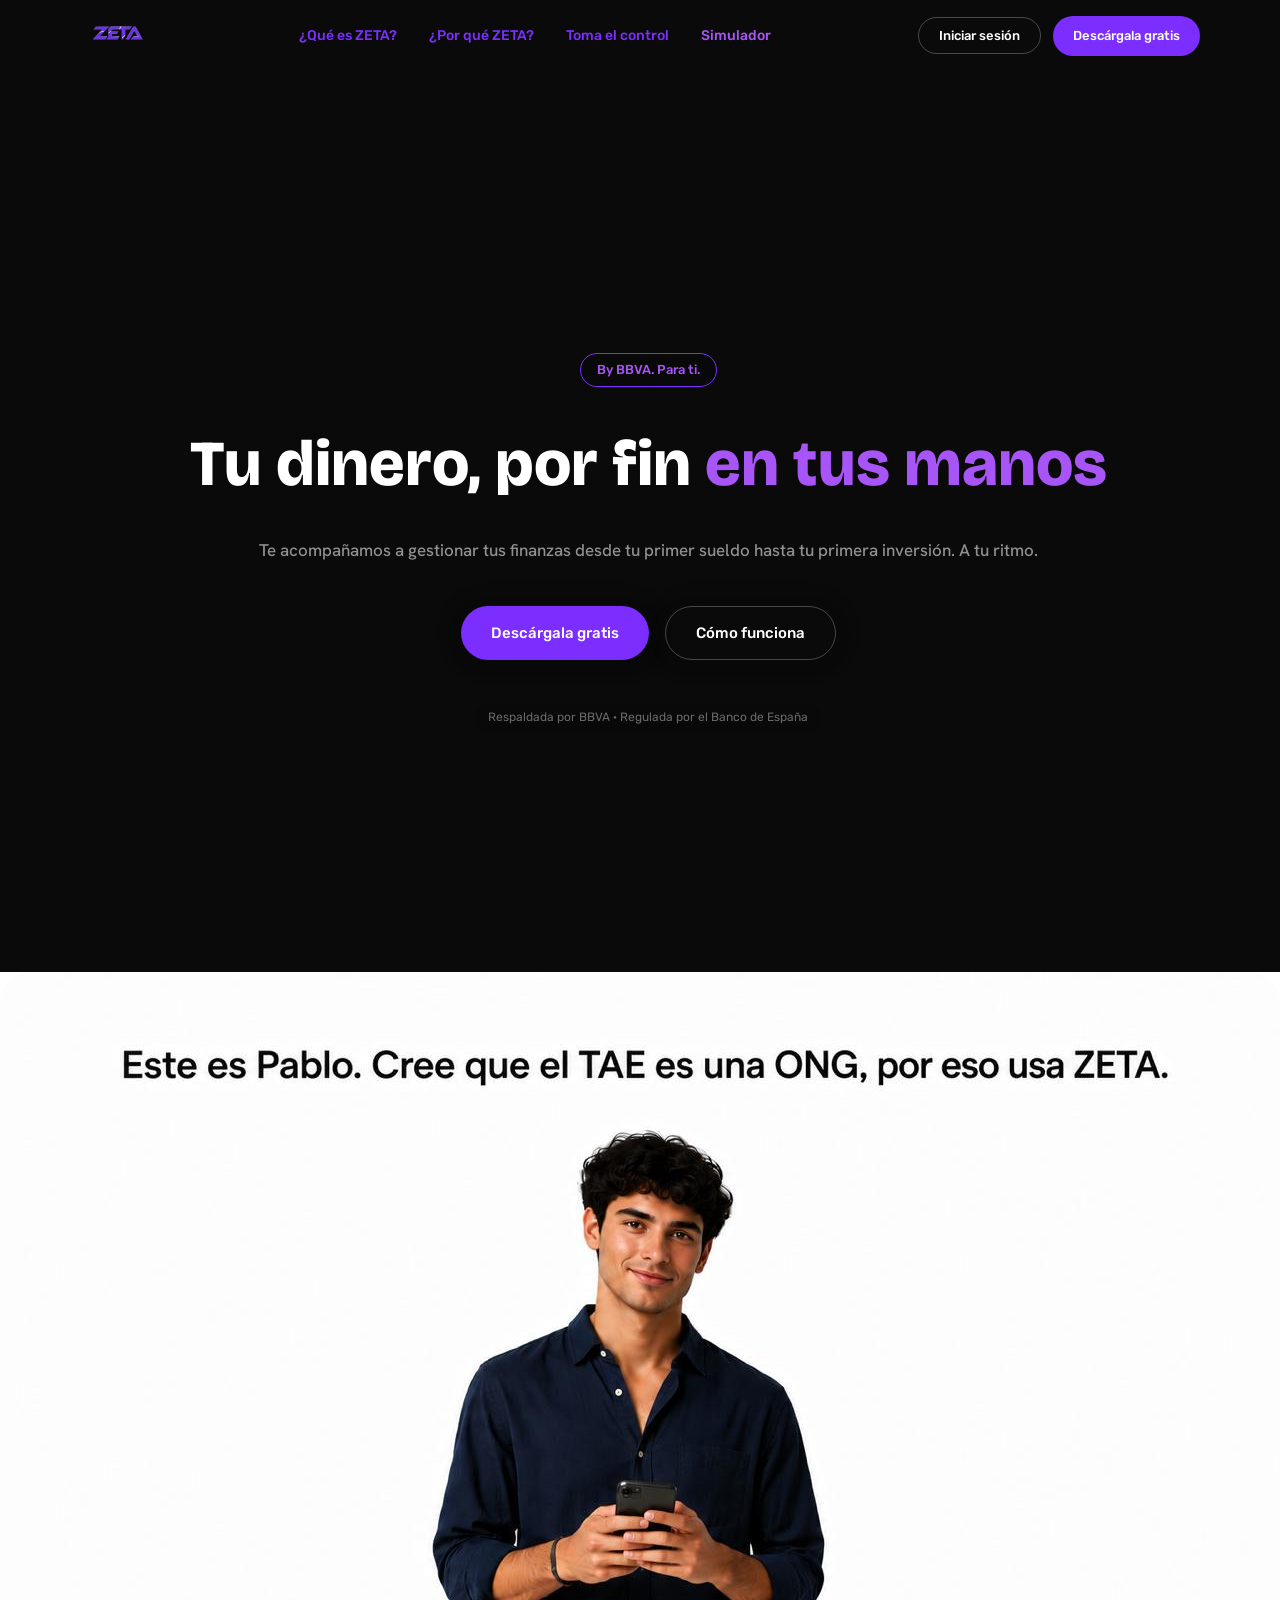
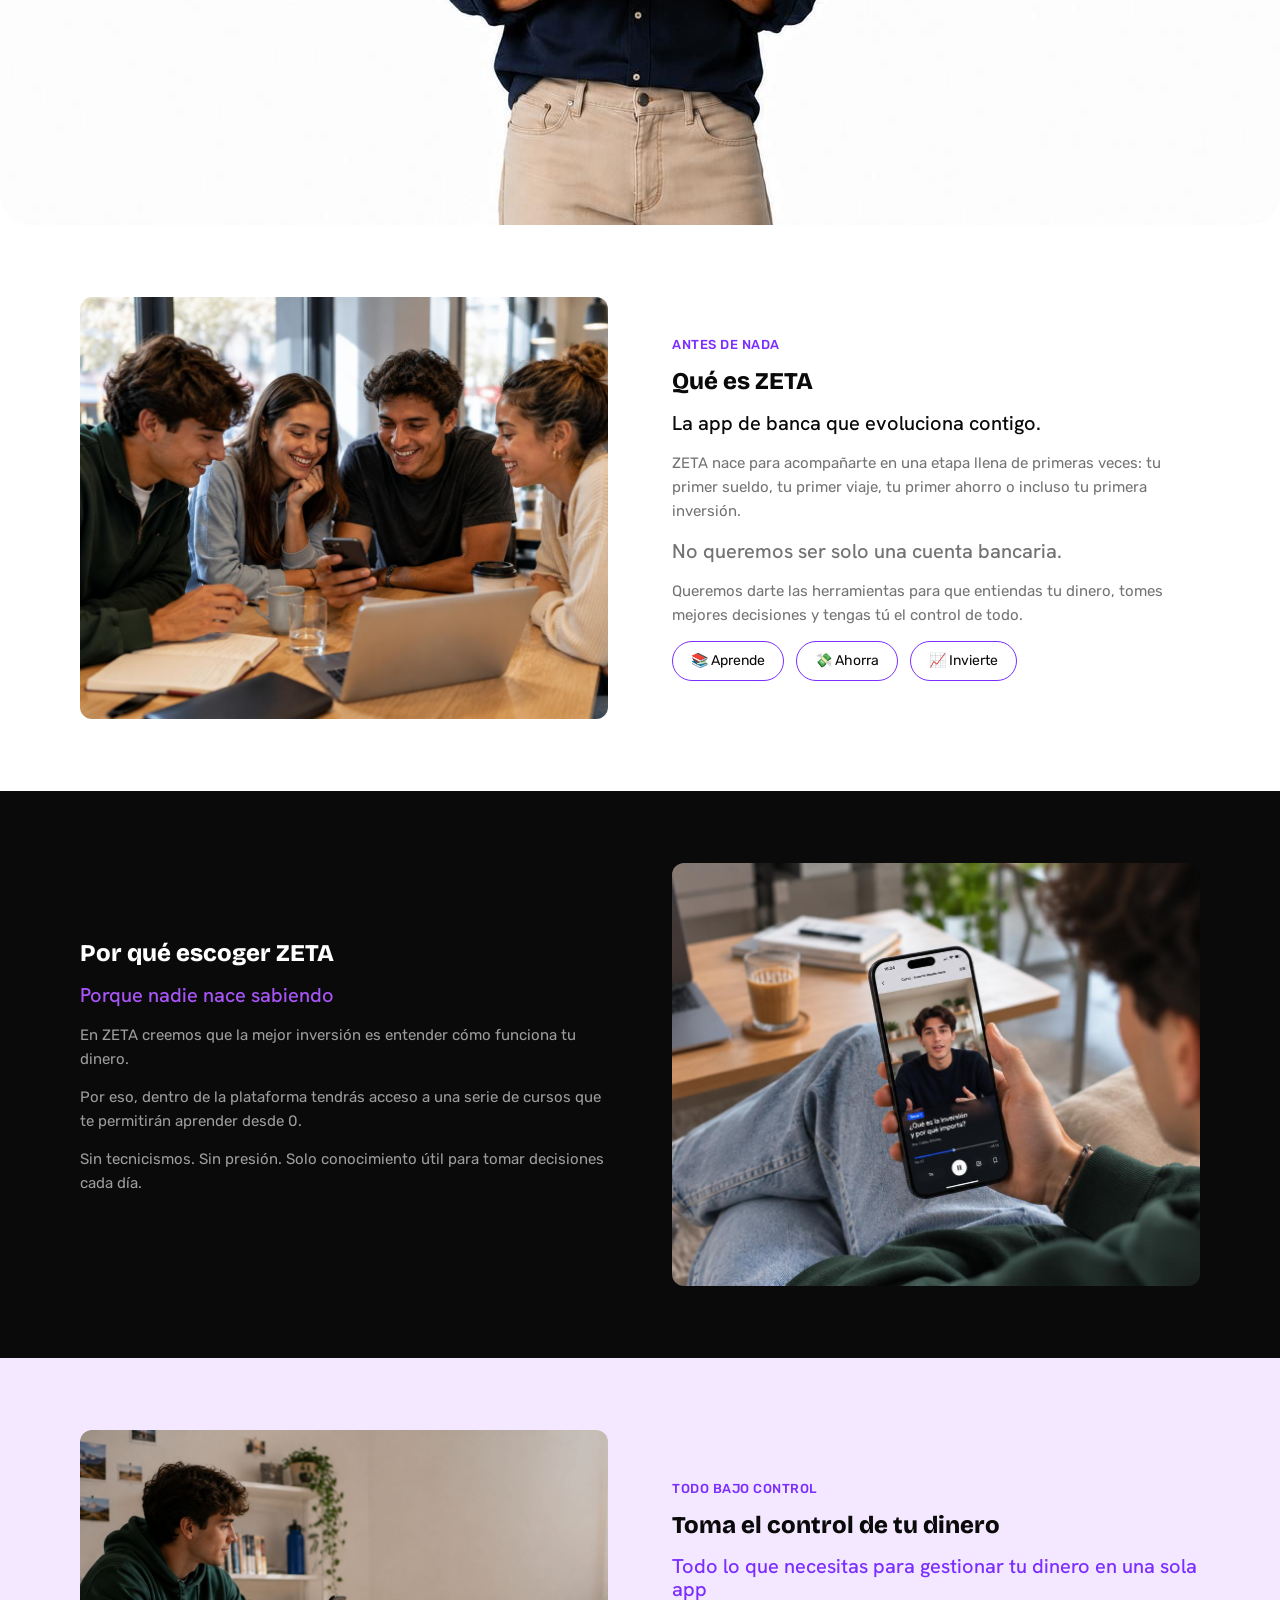
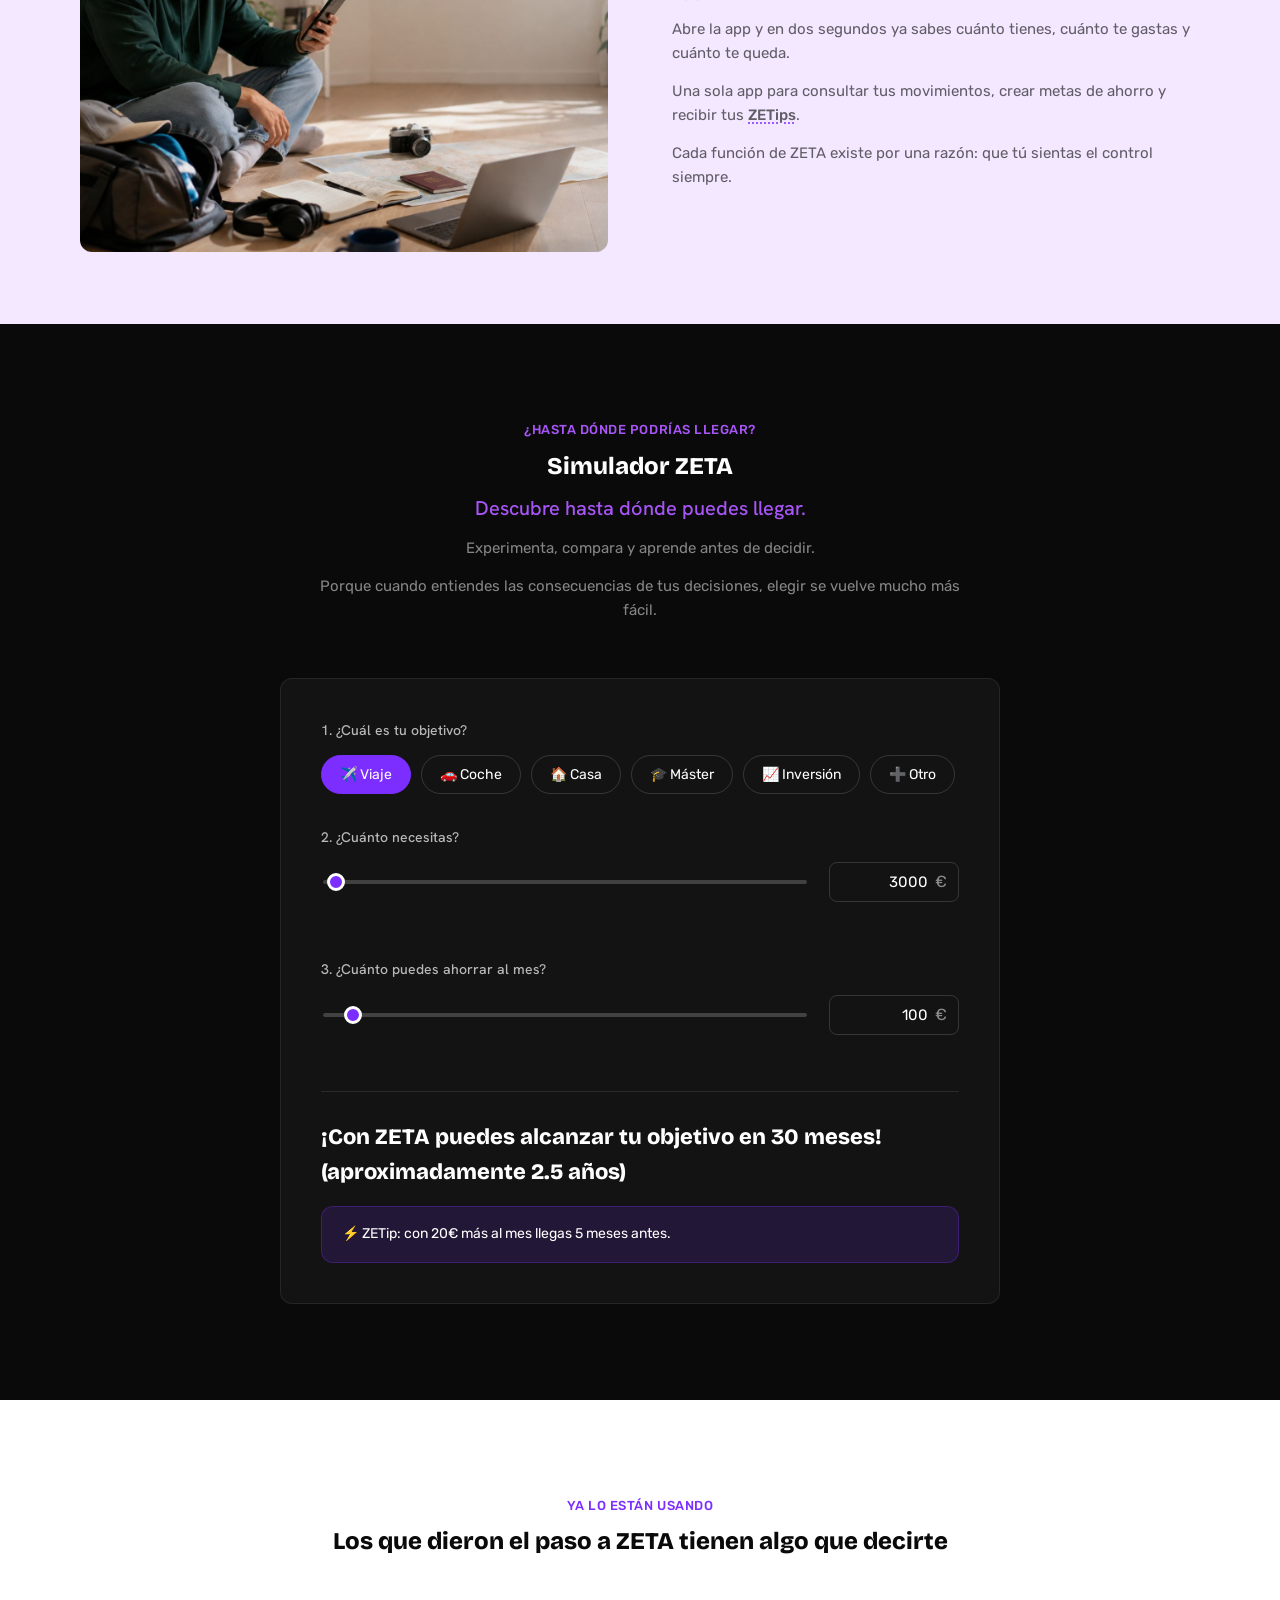
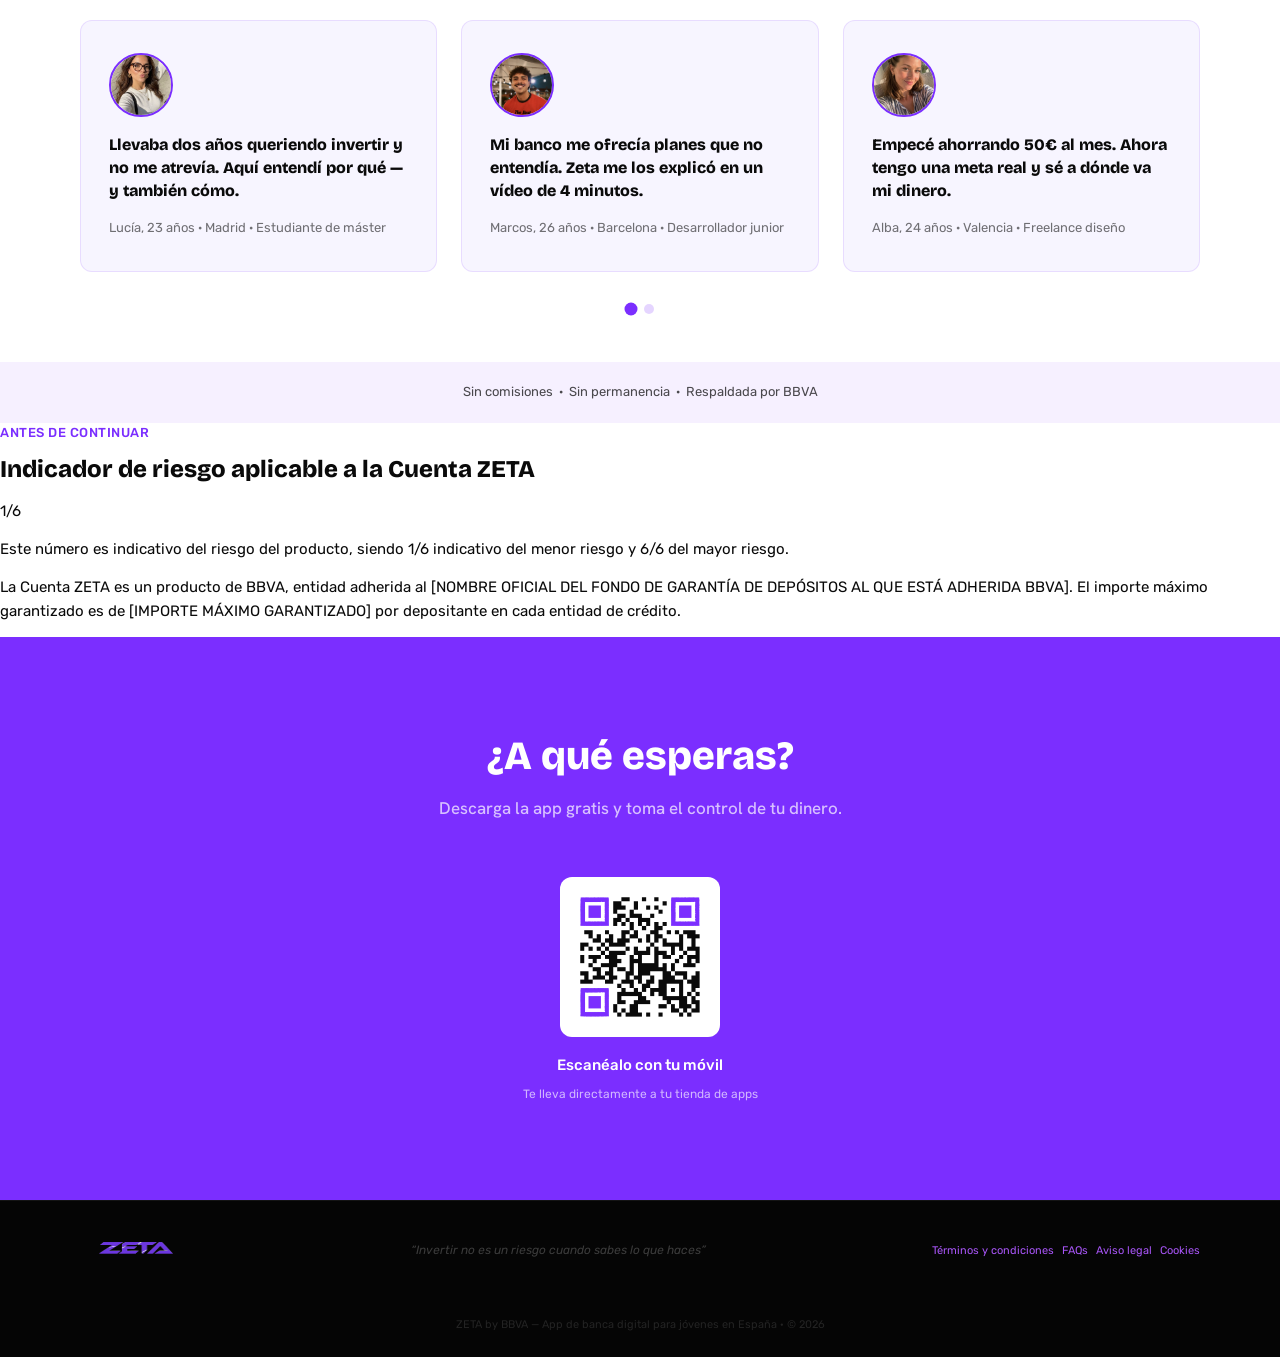
==== commit 57450e62: "Update index.html" ====
--- a/index.html
+++ b/index.html
@@ -221,7 +221,6 @@
     </div>
   </section>
 
-  <!-- ======================= TESTIMONIALES ======================= -->
     <!-- ======================= TESTIMONIALES ======================= -->
   <section class="testimonials-section">
     <div class="testimonials-header">
@@ -388,41 +387,26 @@
 
       <div class="risk-indicator-header fade-up">
         <p class="eyebrow eyebrow-purple">Antes de continuar</p>
-        <h2>Indicador de riesgo de la Cuenta ZETA</h2>
-      </div>
-
-      <div class="risk-indicator-grid">
-
-        <!-- Indicador numérico de riesgo (Orden ECC/2316/2015) -->
-        <div class="risk-scale-card fade-up" style="transition-delay:.1s">
-          <p class="risk-scale-label">Riesgo del producto</p>
-
-          <div class="risk-scale" role="img"
-               aria-label="Indicador de riesgo: nivel 1 de 6, el menor riesgo posible">
-            <span class="risk-step risk-step--1 risk-step--current">1</span>
-            <span class="risk-step risk-step--2">2</span>
-            <span class="risk-step risk-step--3">3</span>
-            <span class="risk-step risk-step--4">4</span>
-            <span class="risk-step risk-step--5">5</span>
-            <span class="risk-step risk-step--6">6</span>
-          </div>
-
-          <div class="risk-scale-endpoints">
-            <span>Menor riesgo</span>
-            <span>Mayor riesgo</span>
-          </div>
-
-          <p class="risk-scale-legend">
+        <h2>Indicador de riesgo aplicable a la Cuenta ZETA</h2>
+      </div>
+
+      <div class="risk-box fade-up" style="transition-delay:.1s"
+           role="group"
+           aria-label="Indicador de riesgo del producto: nivel 1 de 6, el menor riesgo posible, y aviso del Fondo de Garantía de Depósitos">
+
+        <div class="risk-box-score">
+          <p class="risk-score-number">1/6</p>
+          <p class="risk-score-legend">
             Este número es indicativo del riesgo del producto,
             siendo 1/6 indicativo del menor riesgo y 6/6 del
             mayor riesgo.
           </p>
         </div>
 
-        <!-- Aviso Fondo de Garantía de Depósitos -->
-        <div class="risk-fgd-card fade-up" style="transition-delay:.2s">
-          <p class="risk-fgd-label">Fondo de Garantía de Depósitos</p>
-          <p class="risk-fgd-text">
+        <div class="risk-box-divider" aria-hidden="true"></div>
+
+        <div class="risk-box-fgd">
+          <p>
             La Cuenta ZETA es un producto de BBVA, entidad
             adherida al
             <span class="placeholder">[NOMBRE OFICIAL DEL FONDO DE
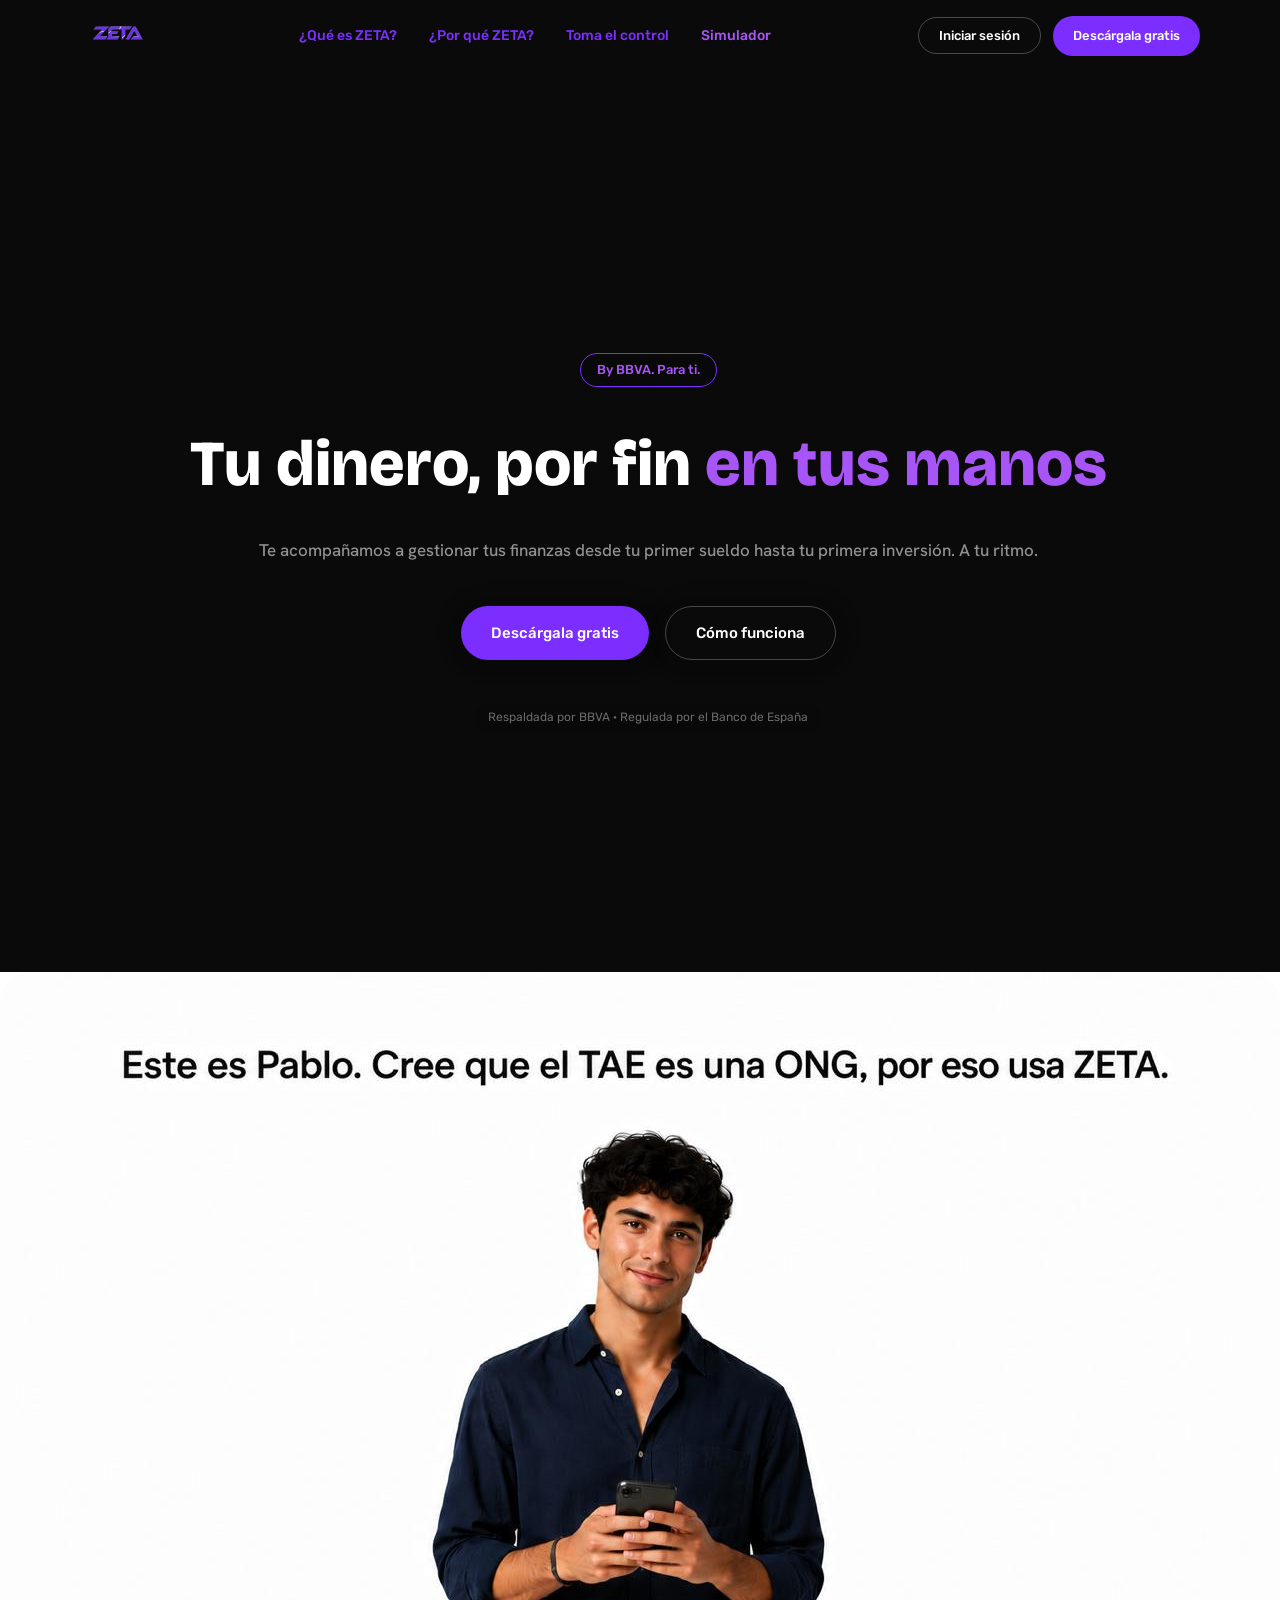
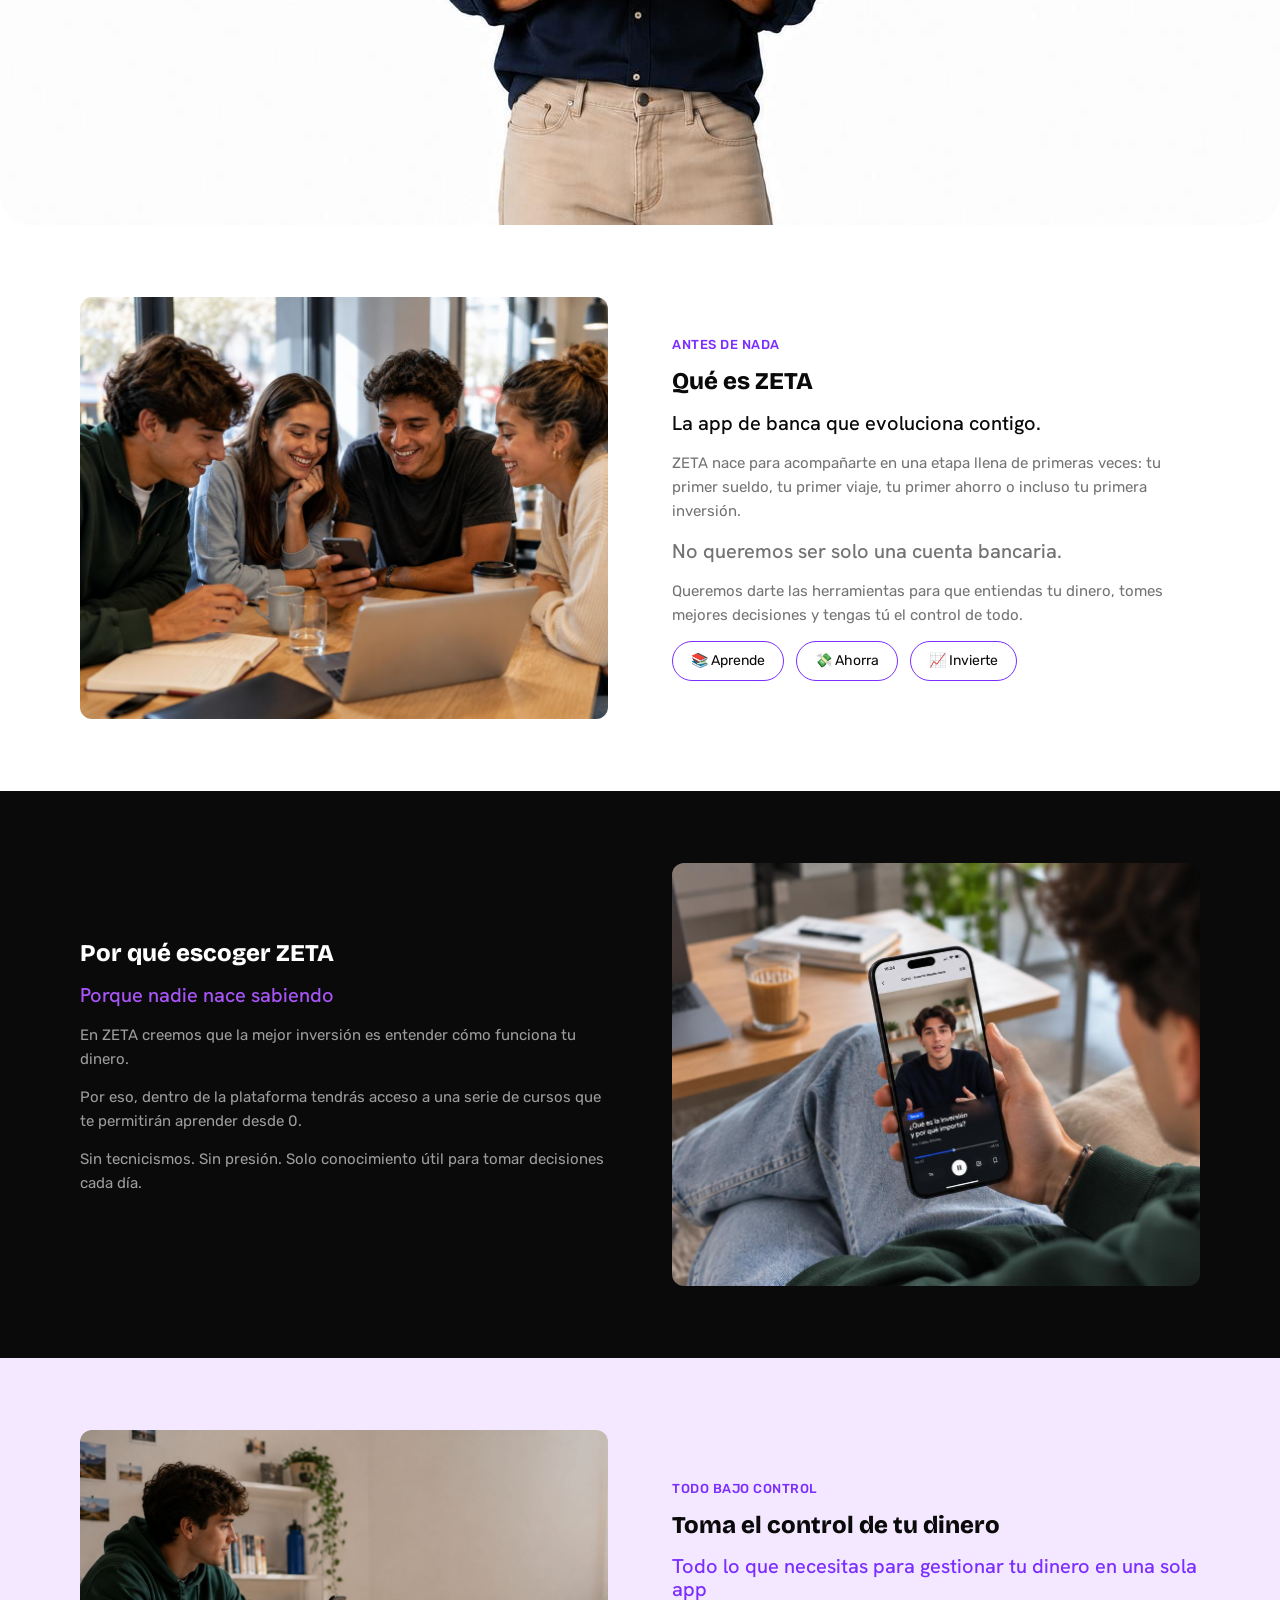
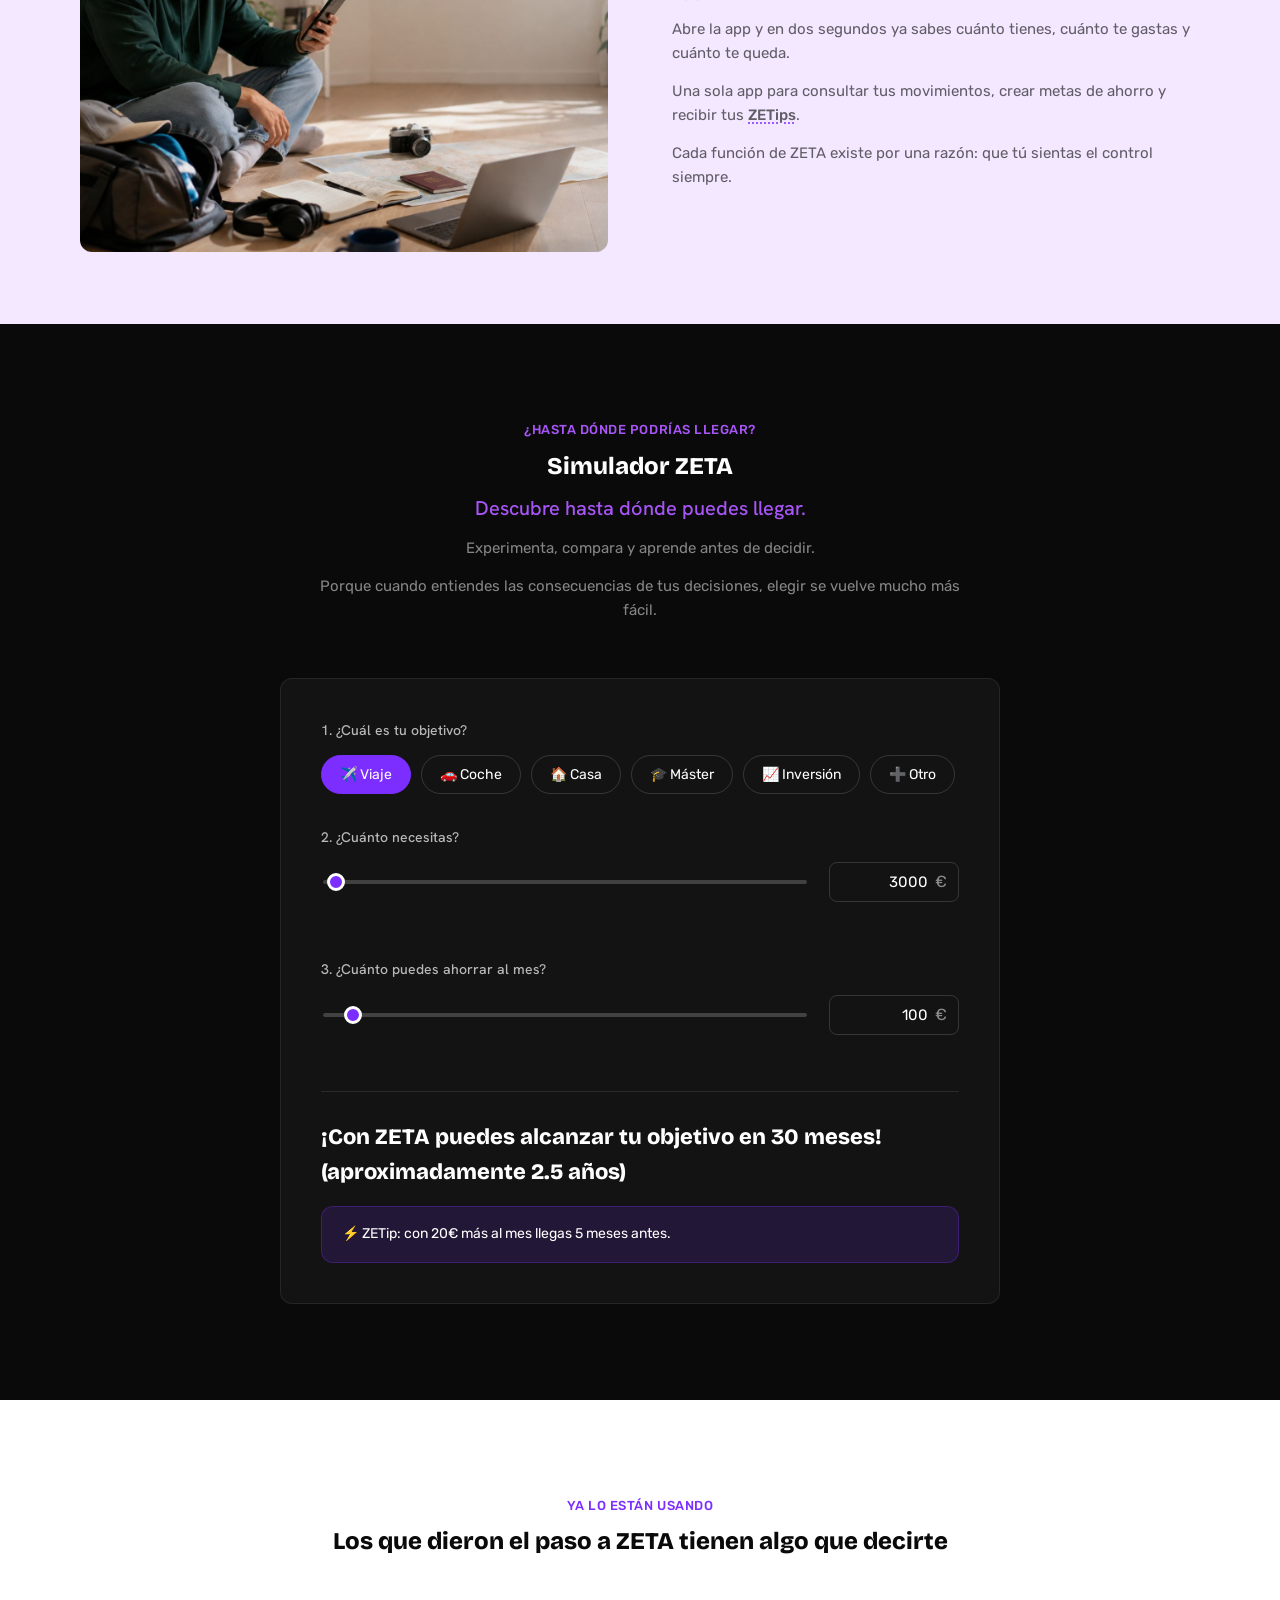
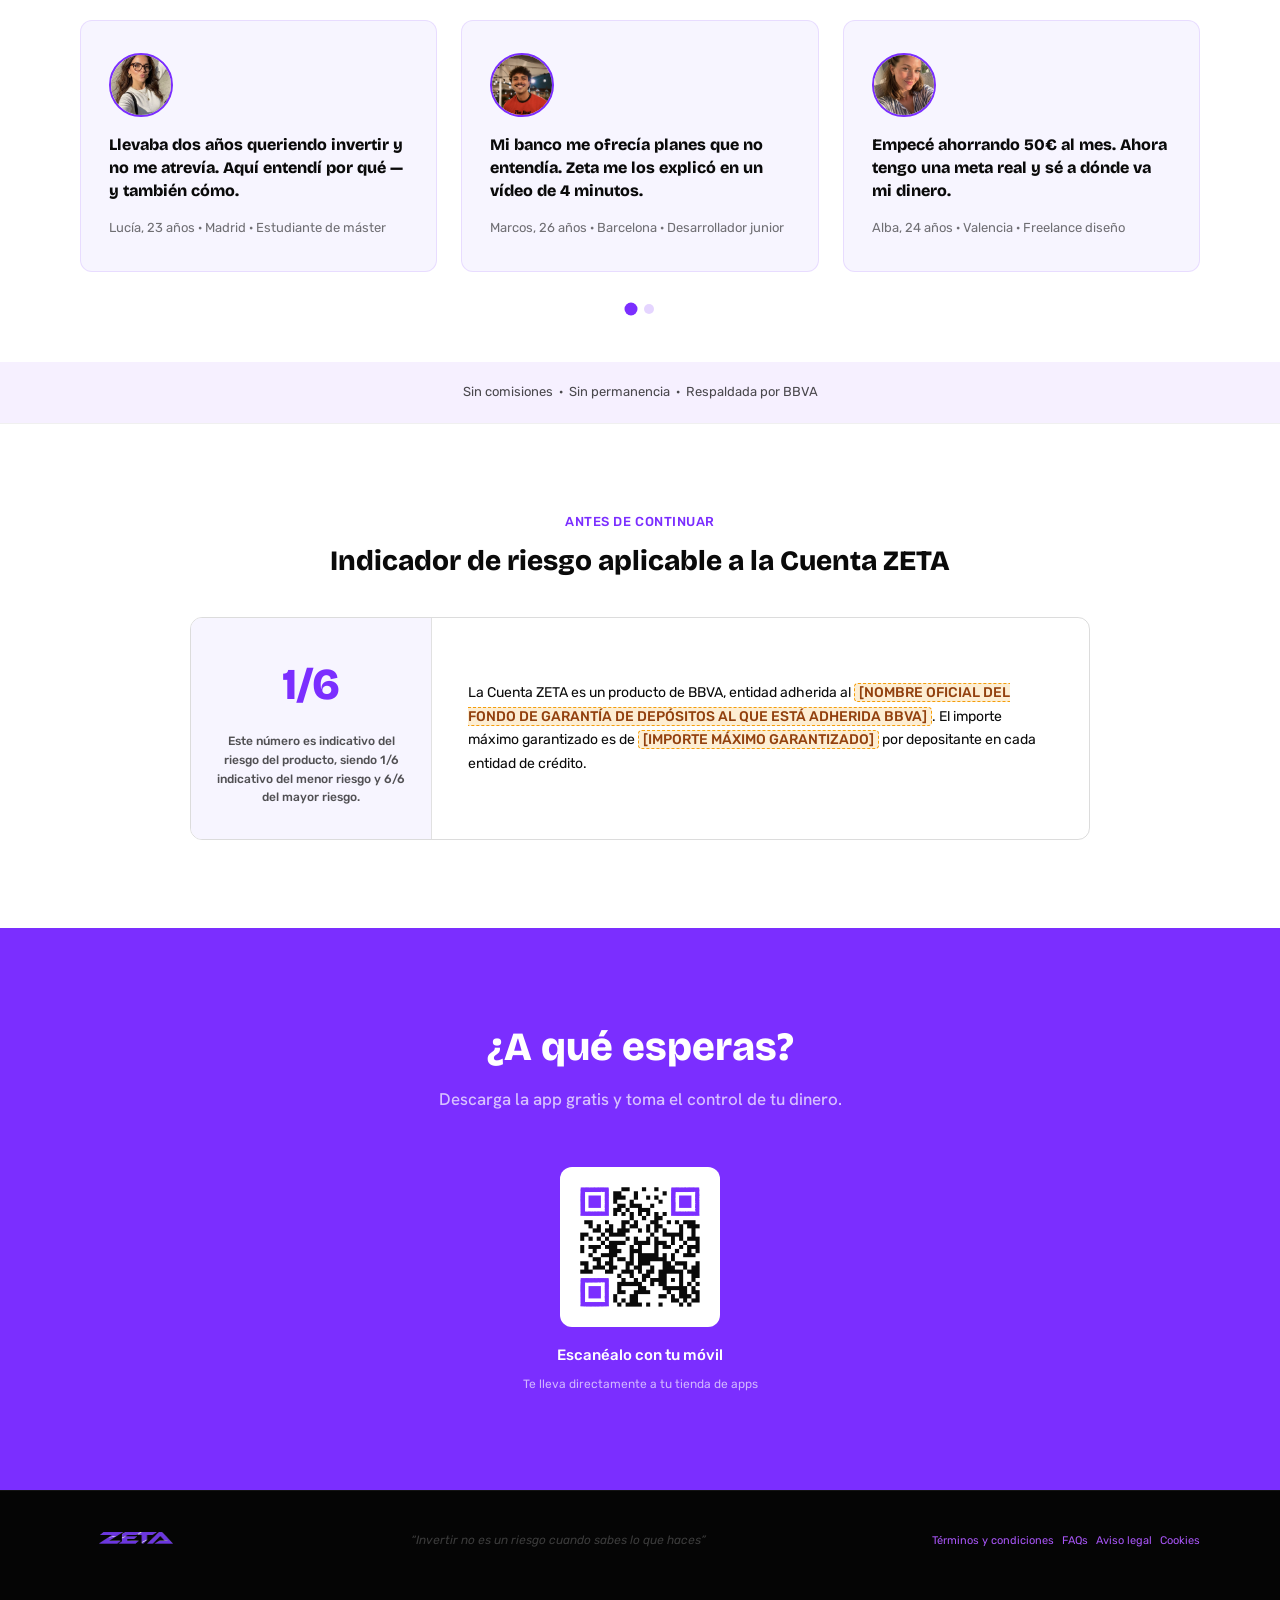
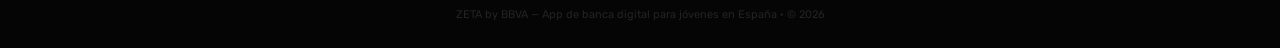
==== commit 0e659467: "Update index.html" ====
--- a/index.html
+++ b/index.html
@@ -27,6 +27,7 @@
 <link rel="stylesheet" href="css/control.css">
 <link rel="stylesheet" href="css/simulador.css">
 <link rel="stylesheet" href="css/testimoniales.css">
+<link rel="stylesheet" href="css/riesgo.css">
 <link rel="stylesheet" href="css/cta-final.css">
 <link rel="stylesheet" href="css/footer.css">
 <link rel="stylesheet" href="css/modales.css">
--- a/css/riesgo.css
+++ b/css/riesgo.css
@@ -0,0 +1,105 @@
+/* =======================================================================
+   ZETA — riesgo.css
+   Indicador de riesgo del producto (1/6, Orden ECC/2316/2015) y aviso
+   del Fondo de Garantía de Depósitos. Caja sobria de dos columnas
+   separadas por un divisor, visible en la propia página, antes del
+   CTA de apertura de cuenta.
+   ======================================================================= */
+
+.risk-indicator-section {
+  background: var(--white);
+  padding: 88px 40px;
+  border-top: 1px solid rgba(10, 10, 10, 0.06);
+}
+
+.risk-indicator-inner {
+  max-width: var(--container-width);
+  margin: 0 auto;
+}
+
+.risk-indicator-header {
+  text-align: center;
+  max-width: 620px;
+  margin: 0 auto 40px;
+}
+.risk-indicator-header h2 {
+  color: var(--black);
+  font-size: 28px;
+}
+
+/* ── Caja del indicador ──────────────────────────────── */
+.risk-box {
+  display: flex;
+  max-width: 900px;
+  margin: 0 auto;
+  border: 1px solid rgba(10, 10, 10, 0.14);
+  border-radius: var(--radius);
+  overflow: hidden;
+}
+
+.risk-box-score {
+  flex: 0 0 240px;
+  display: flex;
+  flex-direction: column;
+  align-items: center;
+  justify-content: center;
+  text-align: center;
+  gap: 12px;
+  padding: 32px 24px;
+  background: var(--card-on-white-bg);
+}
+
+.risk-score-number {
+  font-family: var(--font-heading);
+  font-weight: 800;
+  font-size: 44px;
+  color: var(--purple);
+  margin: 0;
+}
+
+.risk-score-legend {
+  font-size: 12px;
+  font-weight: 500;
+  line-height: 1.55;
+  color: rgba(10, 10, 10, 0.7);
+  margin: 0;
+}
+
+.risk-box-divider {
+  width: 1px;
+  background: rgba(10, 10, 10, 0.12);
+}
+
+.risk-box-fgd {
+  flex: 1;
+  display: flex;
+  align-items: center;
+  padding: 32px 36px;
+}
+.risk-box-fgd p {
+  font-size: 14px;
+  line-height: 1.7;
+  color: var(--black);
+  margin: 0;
+}
+
+.risk-box-fgd .placeholder {
+  background: rgba(245, 158, 11, 0.18);
+  border: 1px dashed #F59E0B;
+  border-radius: 4px;
+  padding: 0 4px;
+  color: #92400E;
+  font-weight: 500;
+}
+
+@media (max-width: 700px) {
+  .risk-box { flex-direction: column; }
+  .risk-box-score { flex: none; padding: 28px 24px; }
+  .risk-box-divider { width: 100%; height: 1px; }
+  .risk-box-fgd { padding: 28px 24px; }
+}
+
+@media (max-width: 767px) {
+  .risk-indicator-section { padding: 64px 24px; }
+  .risk-indicator-header h2 { font-size: 24px; }
+}
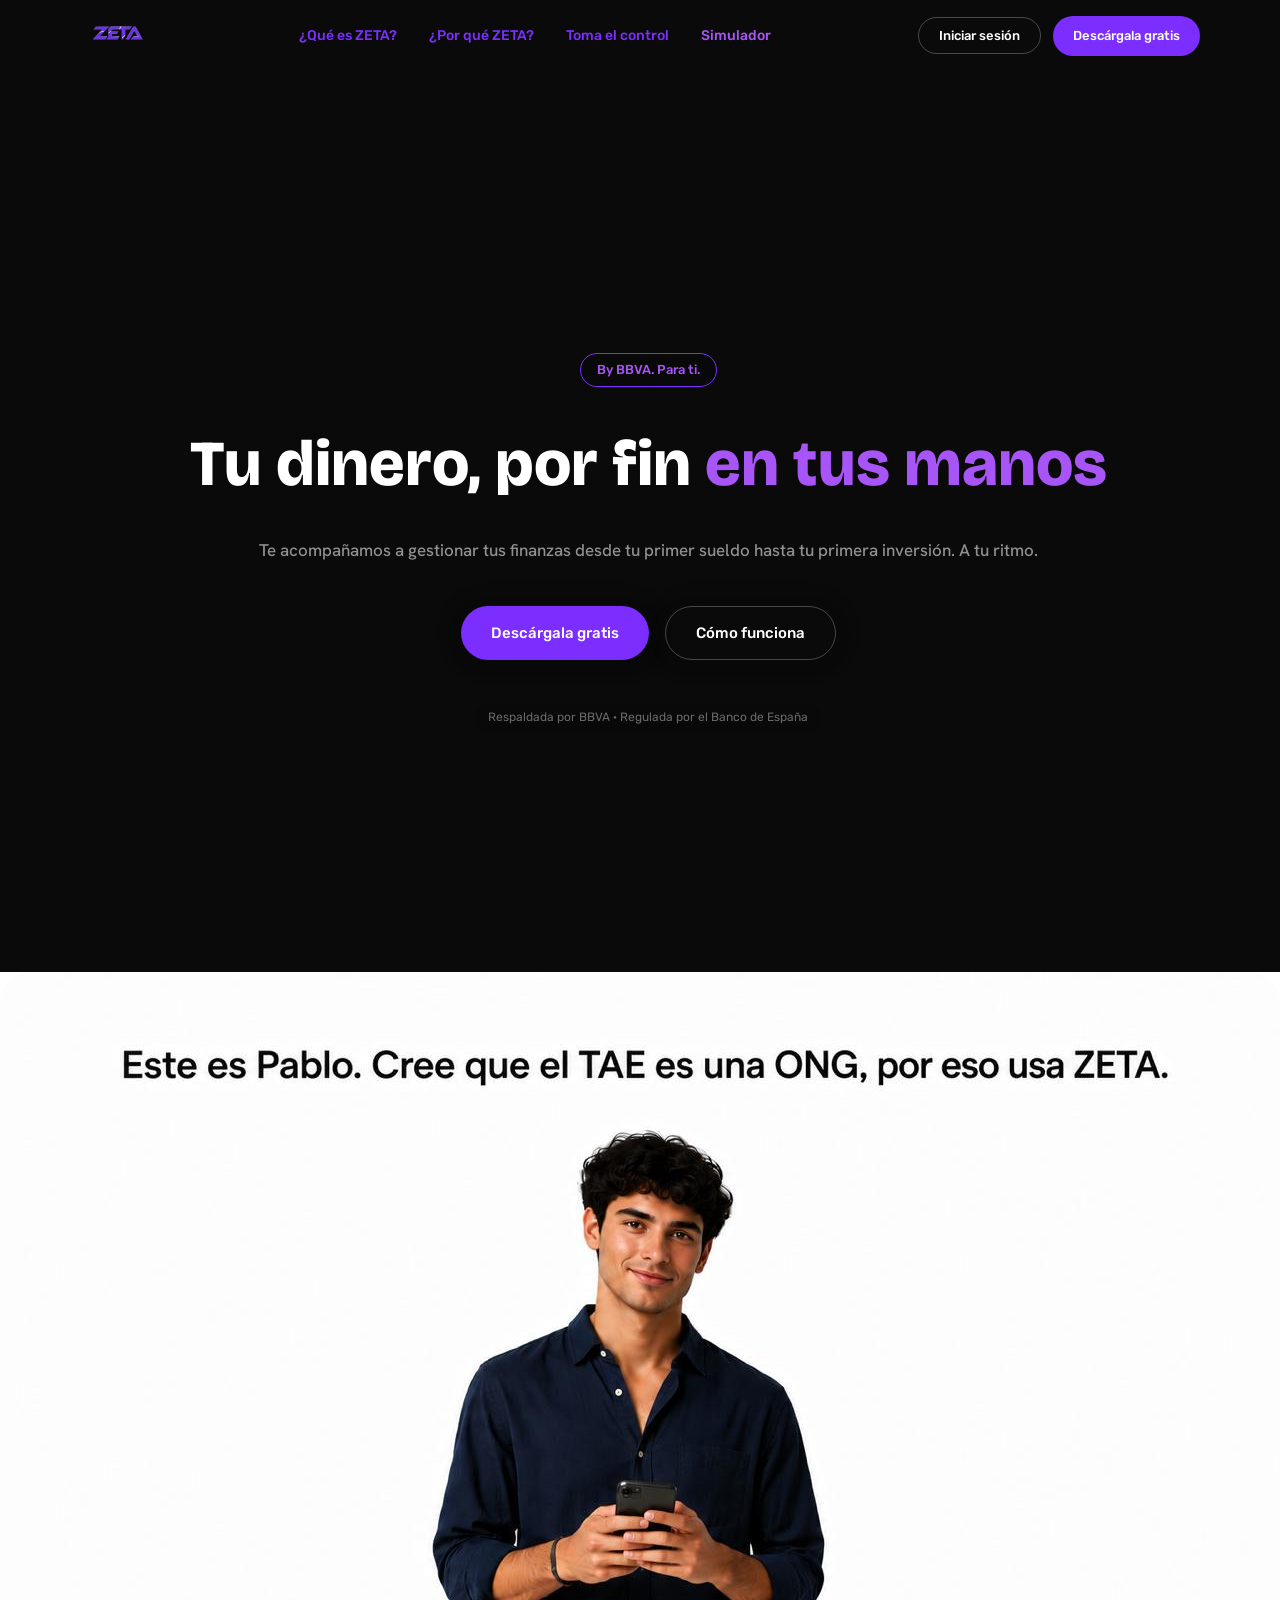
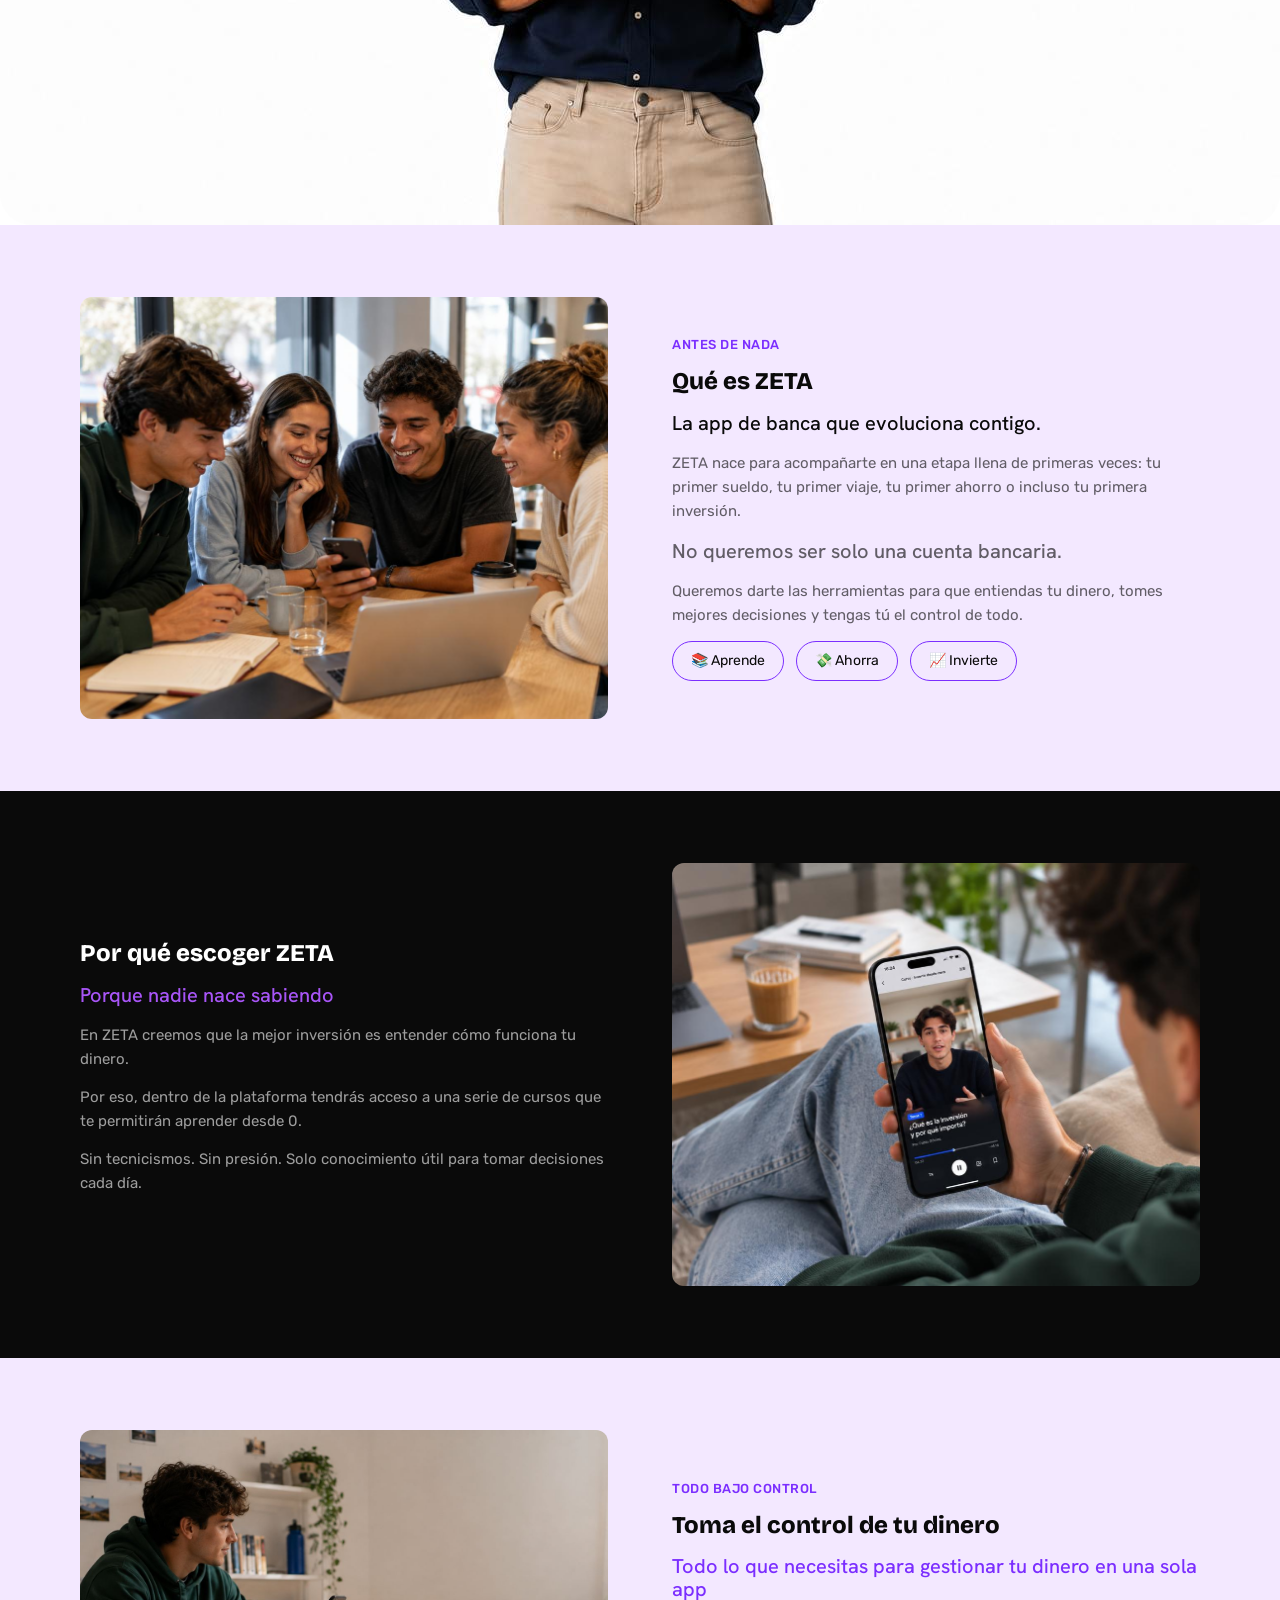
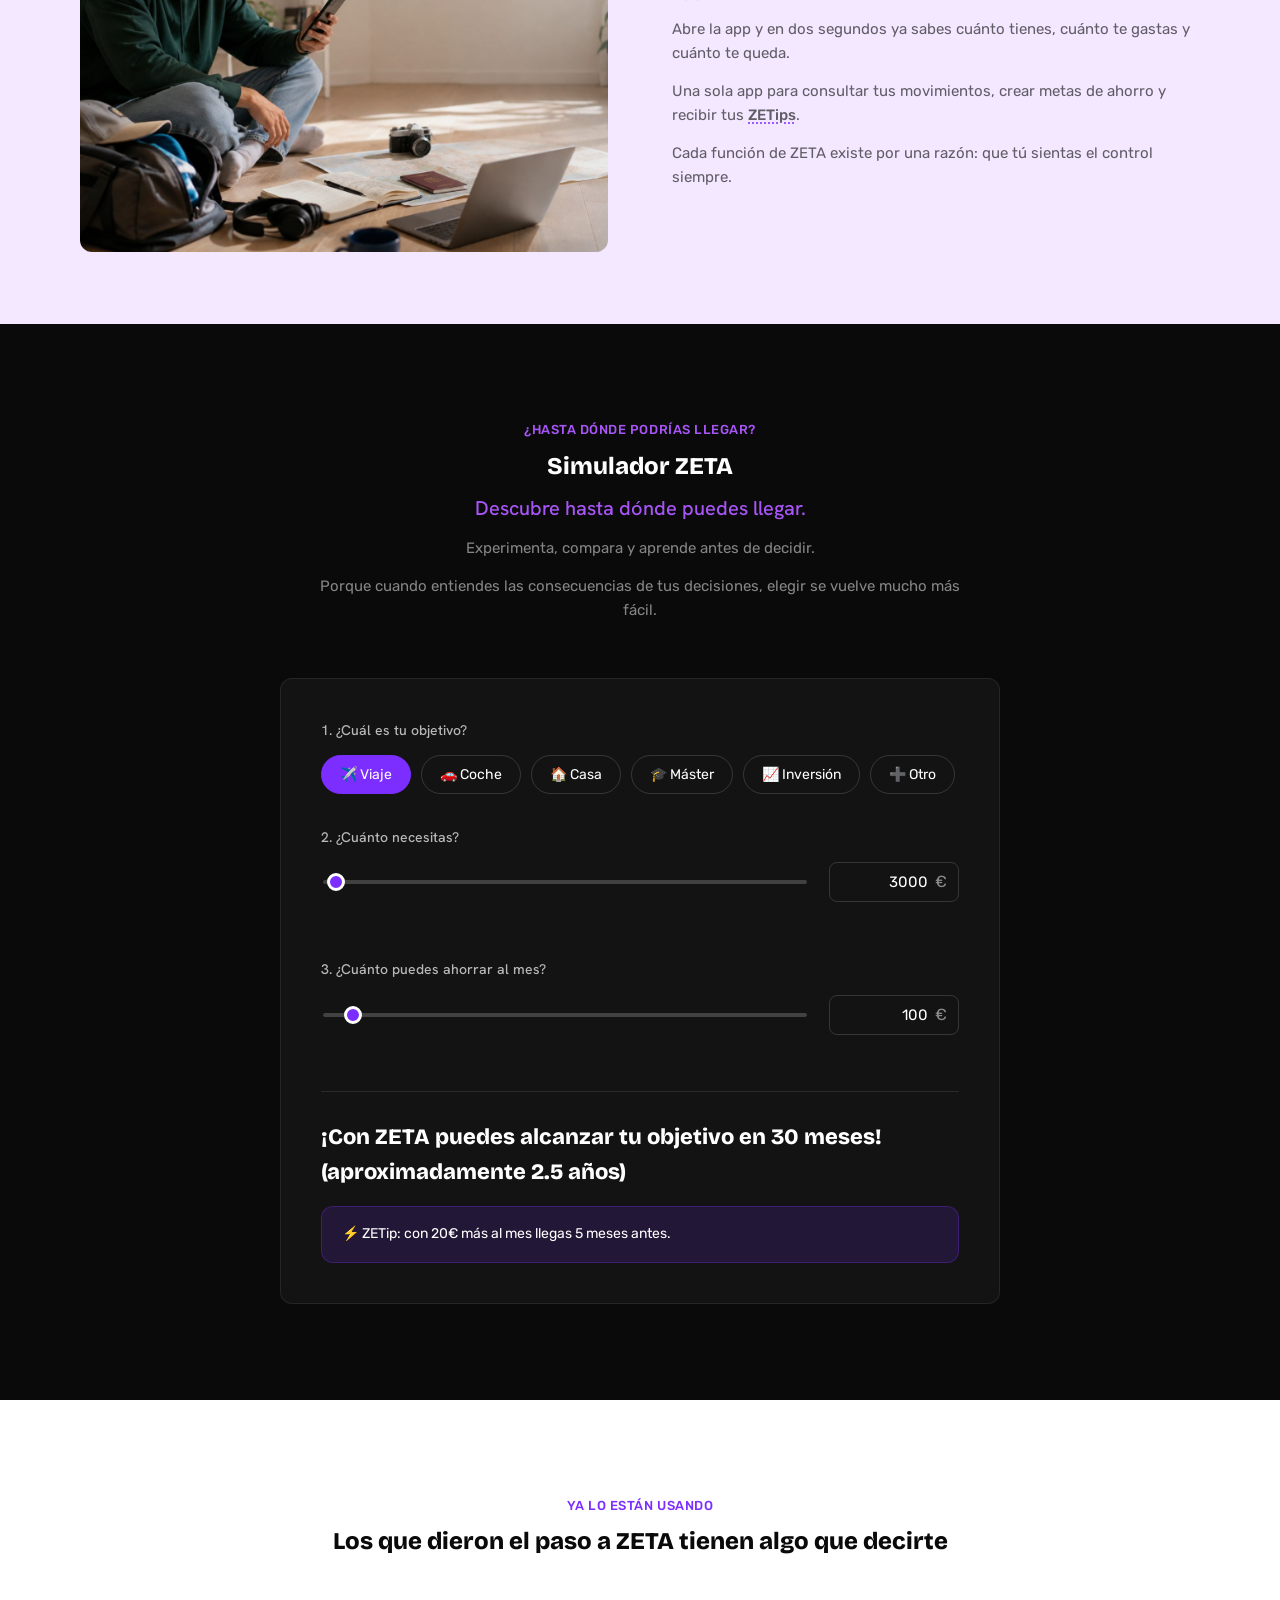
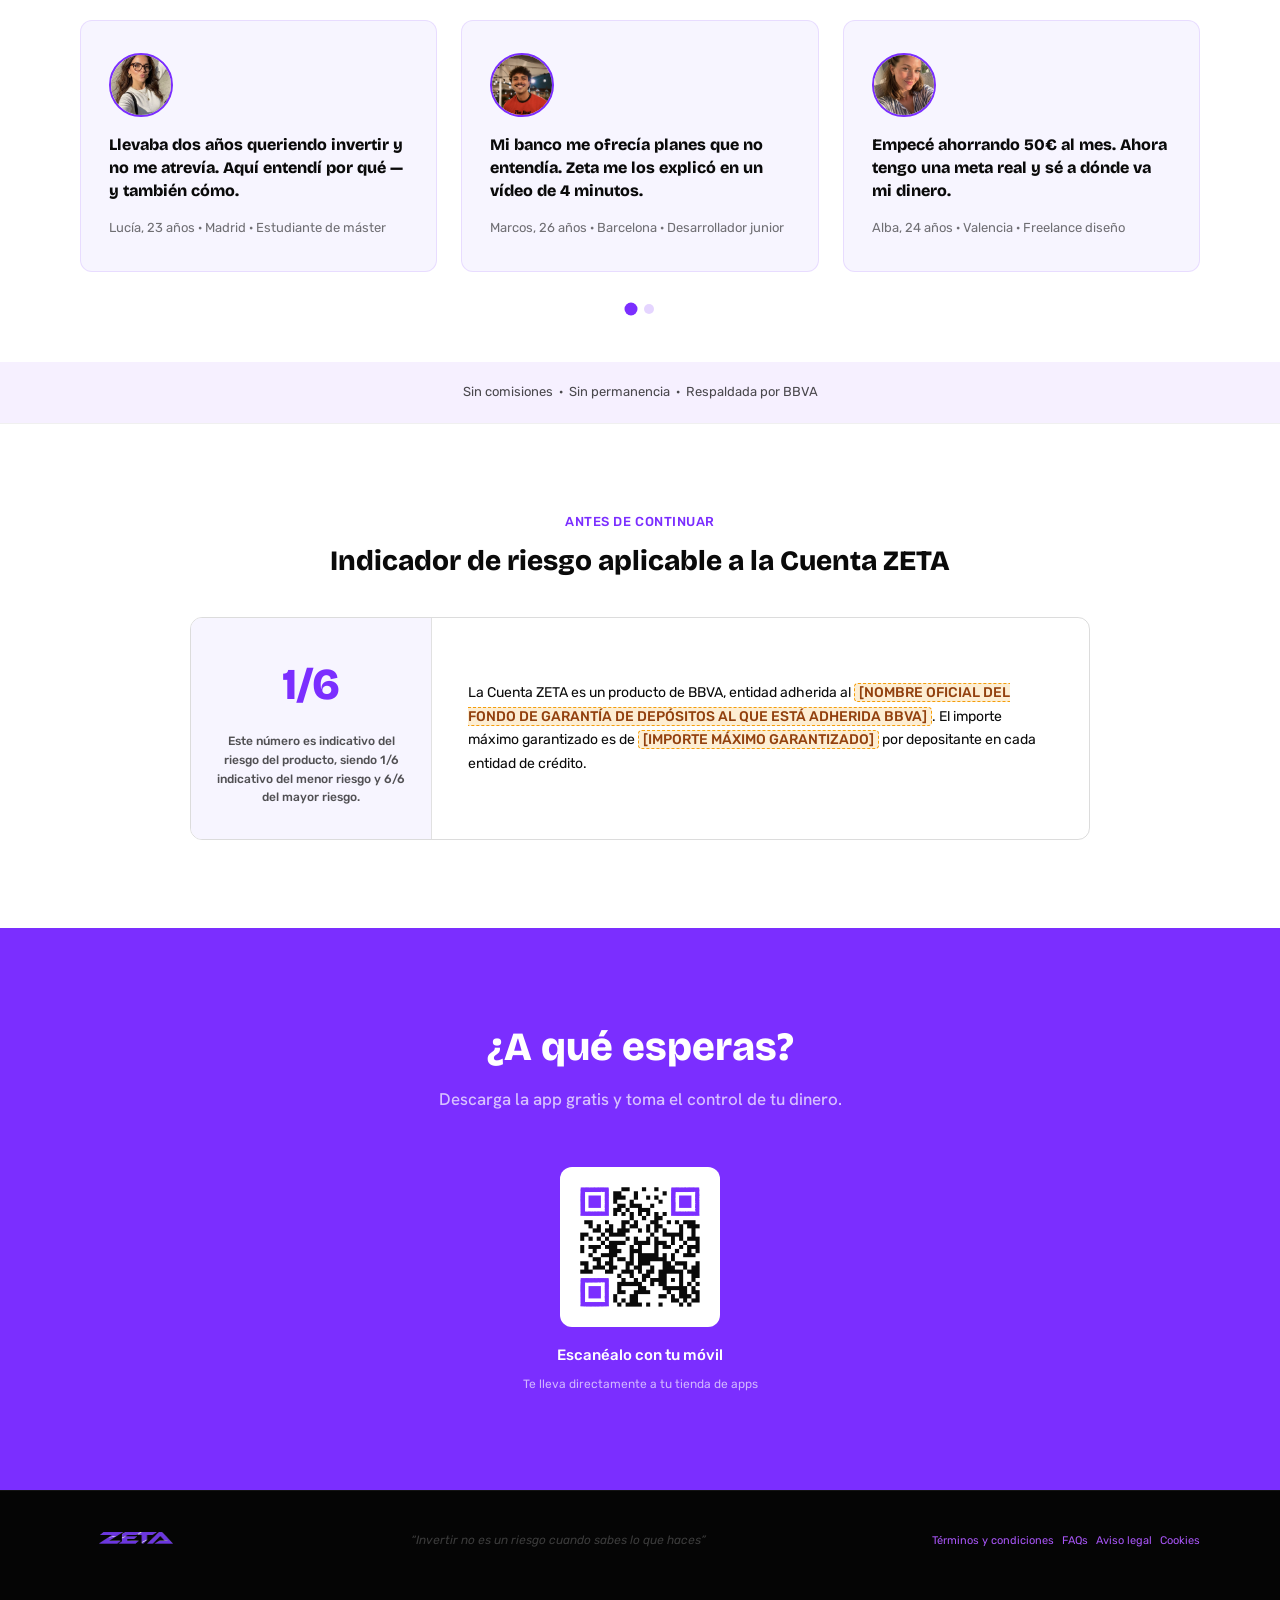
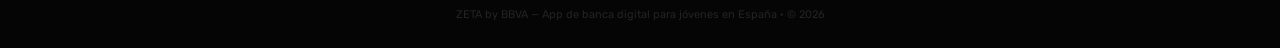
==== commit 48a2282a: "Update index.html" ====
--- a/index.html
+++ b/index.html
@@ -107,7 +107,7 @@
      </div>
       
   <!-- ======================= QUÉ ES ZETA ======================= -->
-  <section class="split-section split-light" id="que-es">
+  <section class="split-section split-pale" id="que-es">
     <div class="split-inner">
       <div class="split-media fade-up">
         <img src="assets/foto-que-es.png" alt="Un grupo de jóvenes en un entorno urbano usando la app de ZETA en su móvil" loading="lazy">
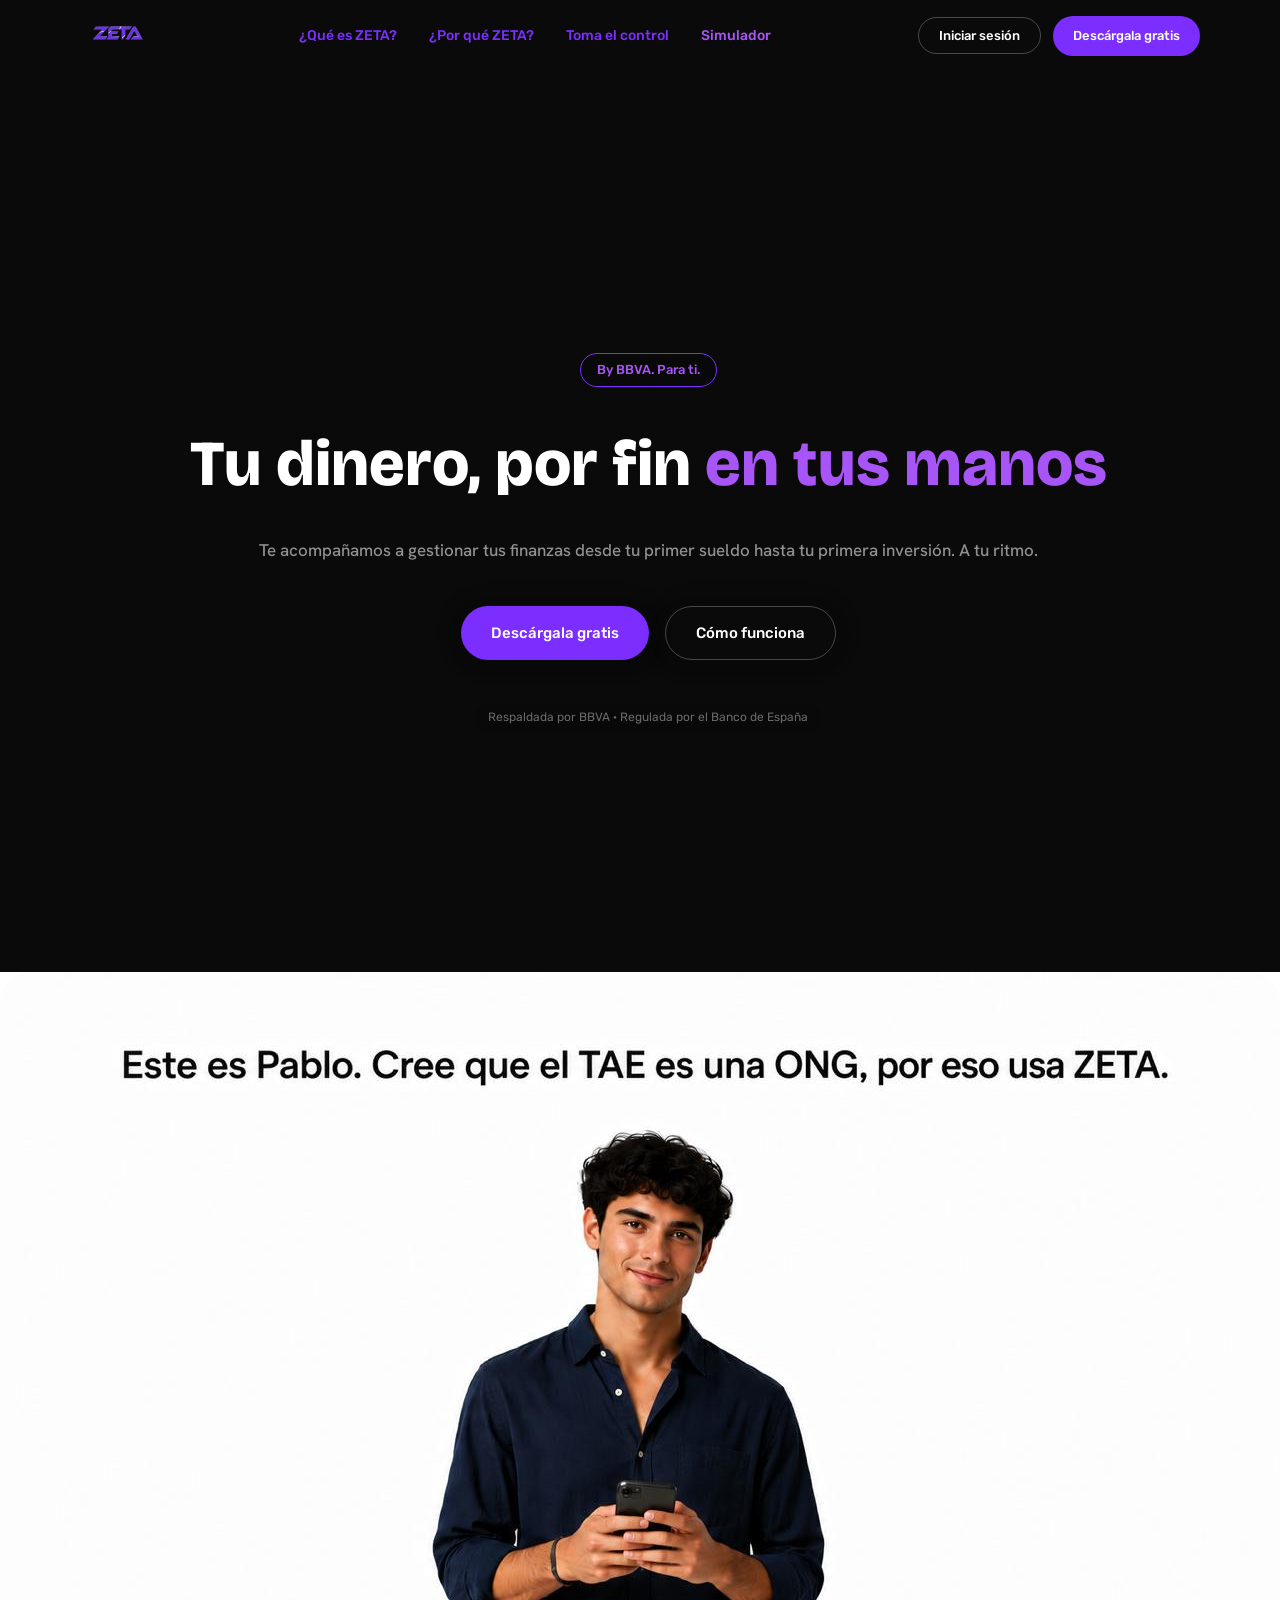
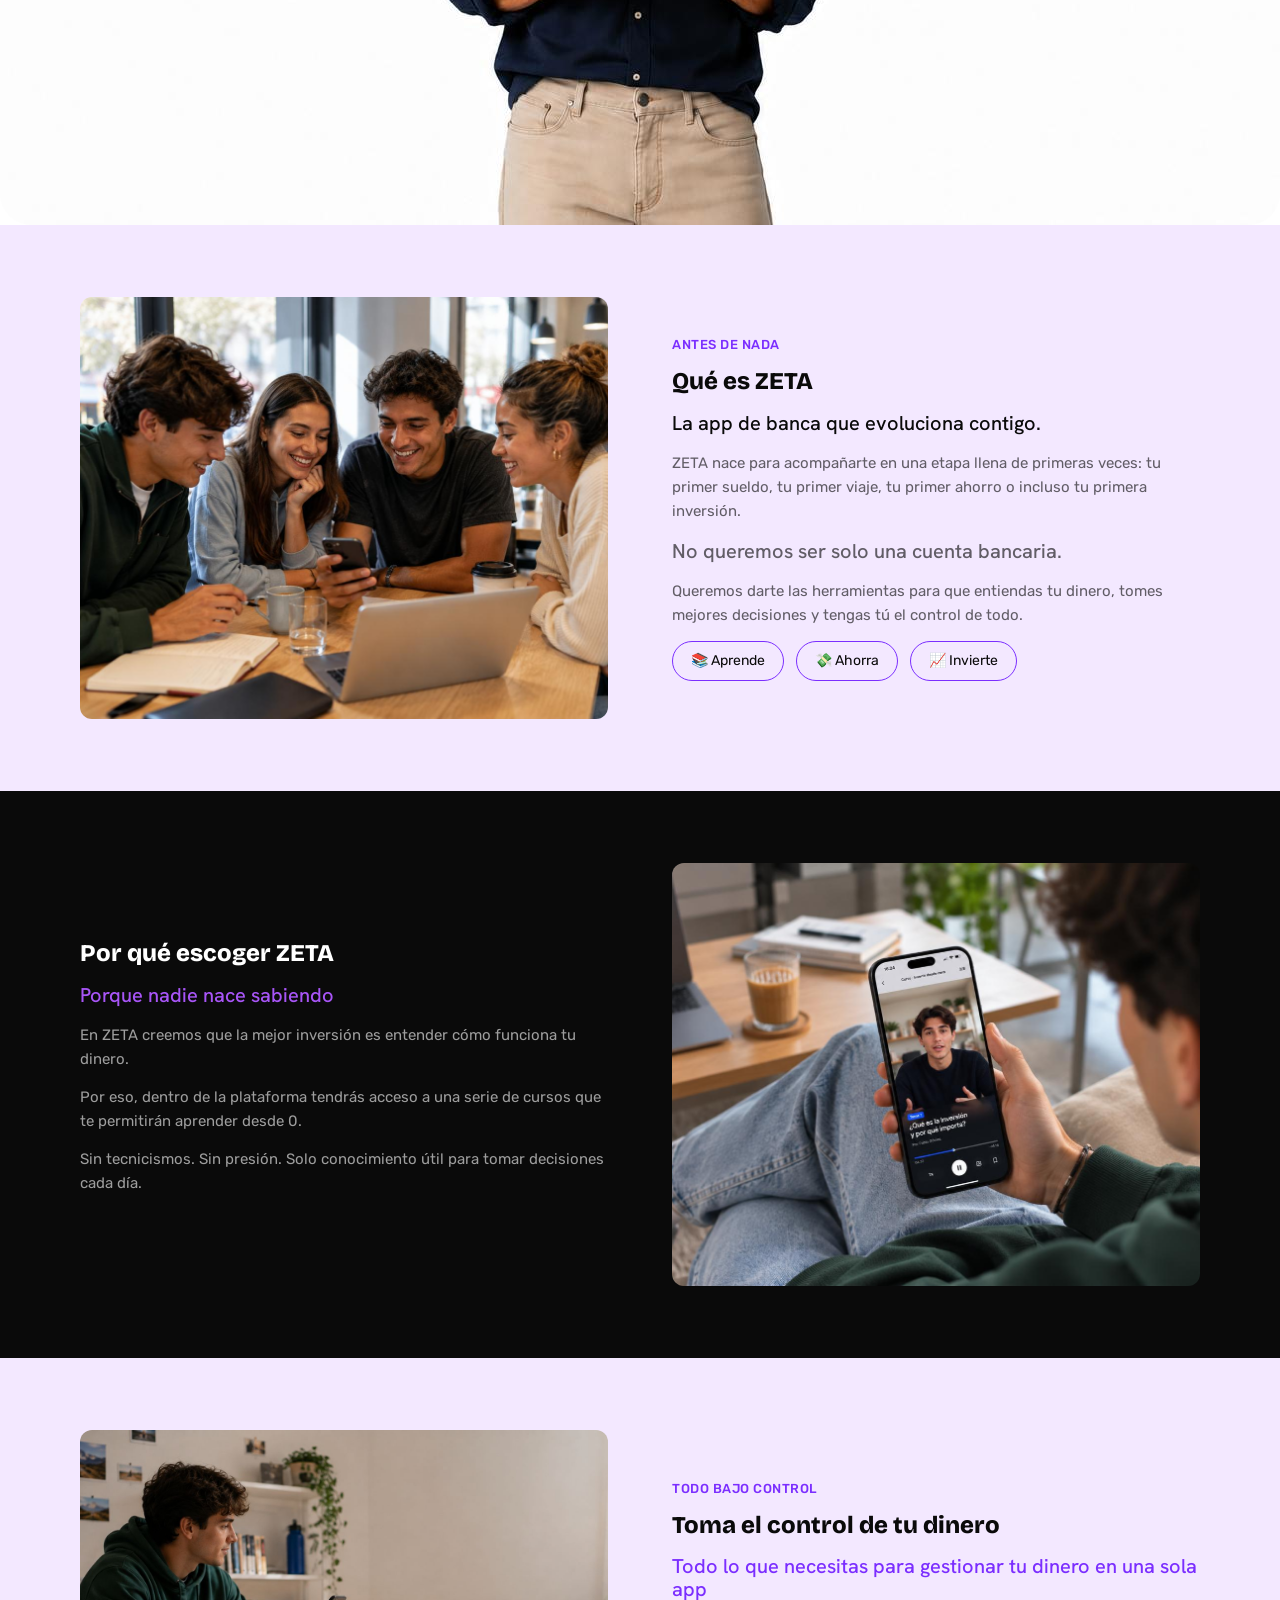
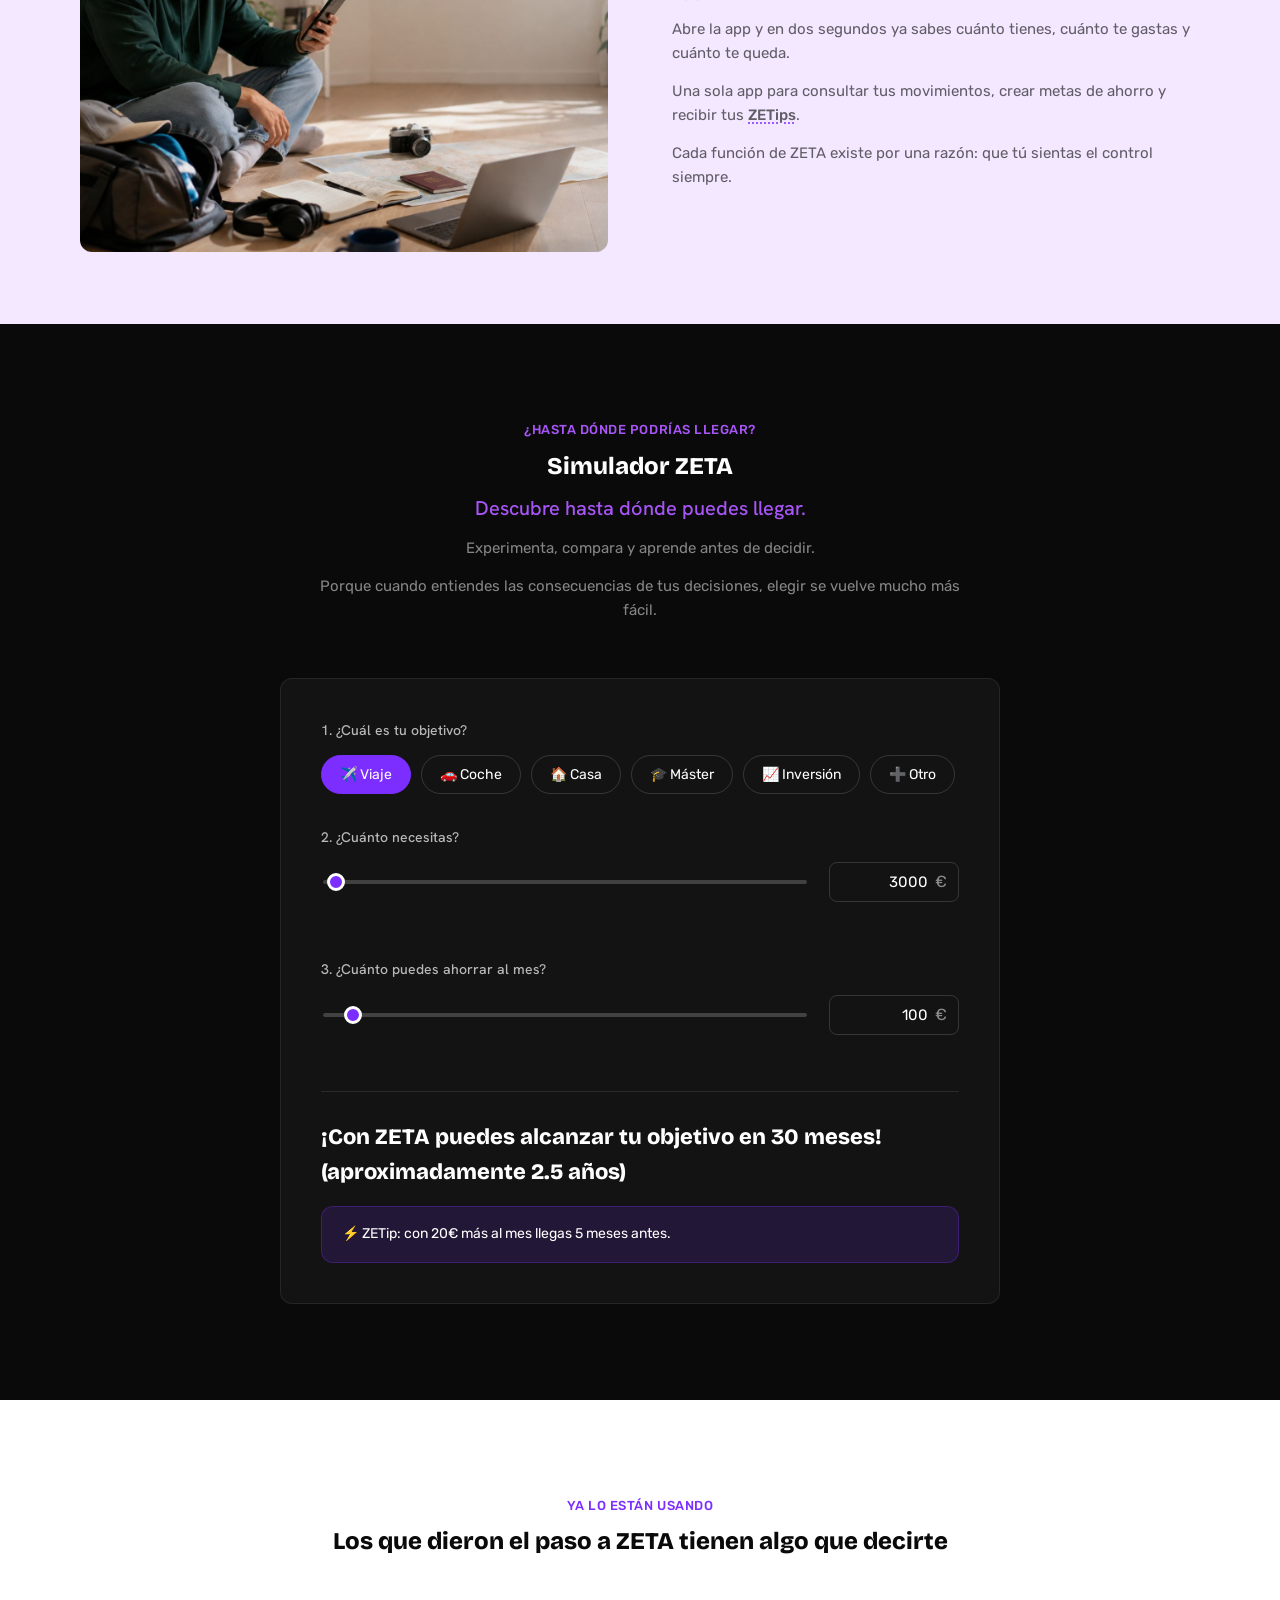
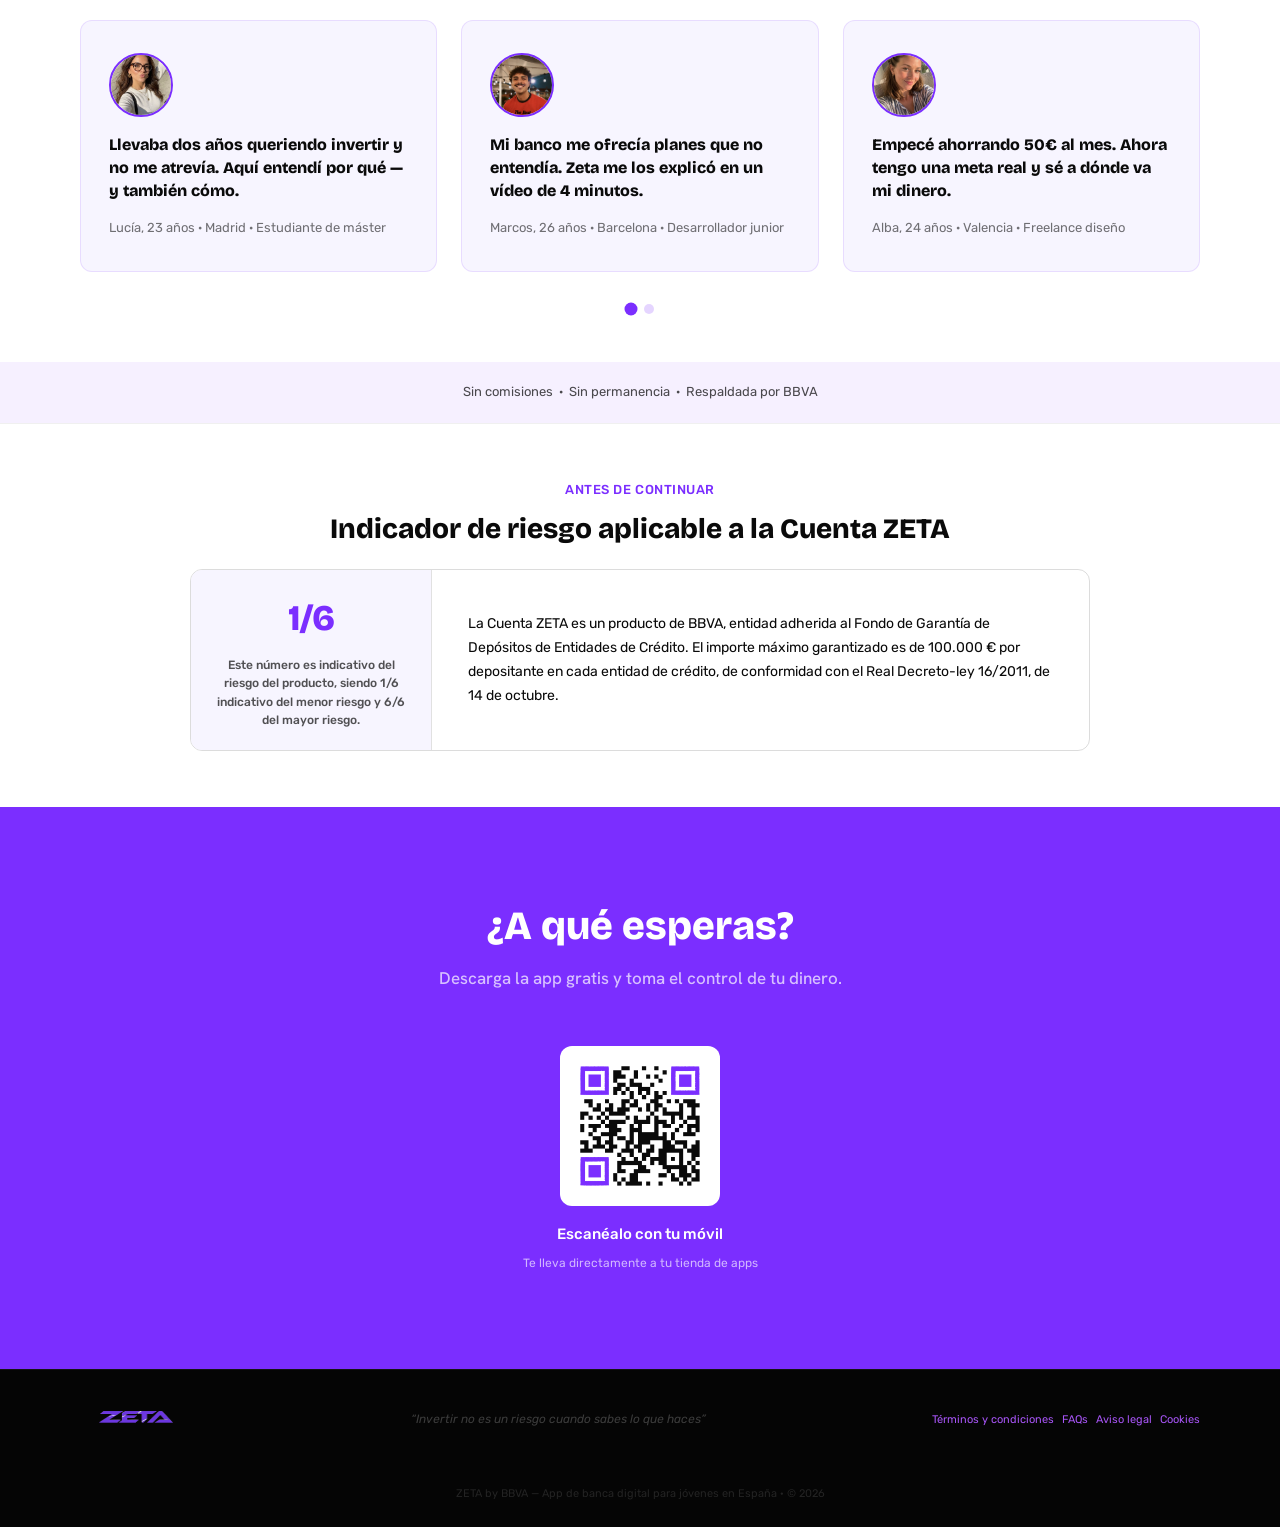
==== commit 3457809e: "Update index.html" ====
--- a/index.html
+++ b/index.html
@@ -406,15 +406,14 @@
 
         <div class="risk-box-divider" aria-hidden="true"></div>
 
-        <div class="risk-box-fgd">
+                <div class="risk-box-fgd">
           <p>
             La Cuenta ZETA es un producto de BBVA, entidad
-            adherida al
-            <span class="placeholder">[NOMBRE OFICIAL DEL FONDO DE
-            GARANTÍA DE DEPÓSITOS AL QUE ESTÁ ADHERIDA BBVA]</span>.
-            El importe máximo garantizado es de
-            <span class="placeholder">[IMPORTE MÁXIMO GARANTIZADO]</span>
-            por depositante en cada entidad de crédito.
+            adherida al Fondo de Garantía de Depósitos de
+            Entidades de Crédito. El importe máximo garantizado
+            es de 100.000 € por depositante en cada entidad de
+            crédito, de conformidad con el Real Decreto-ley
+            16/2011, de 14 de octubre.
           </p>
         </div>
 
--- a/css/riesgo.css
+++ b/css/riesgo.css
@@ -8,7 +8,7 @@
 
 .risk-indicator-section {
   background: var(--white);
-  padding: 88px 40px;
+  padding: 56px 40px;
   border-top: 1px solid rgba(10, 10, 10, 0.06);
 }
 
@@ -20,7 +20,7 @@
 .risk-indicator-header {
   text-align: center;
   max-width: 620px;
-  margin: 0 auto 40px;
+  margin: 0 auto 24px;
 }
 .risk-indicator-header h2 {
   color: var(--black);
@@ -44,15 +44,15 @@
   align-items: center;
   justify-content: center;
   text-align: center;
-  gap: 12px;
-  padding: 32px 24px;
+  gap: 8px;
+  padding: 20px 24px;
   background: var(--card-on-white-bg);
 }
 
 .risk-score-number {
   font-family: var(--font-heading);
   font-weight: 800;
-  font-size: 44px;
+  font-size: 36px;
   color: var(--purple);
   margin: 0;
 }
@@ -74,7 +74,7 @@
   flex: 1;
   display: flex;
   align-items: center;
-  padding: 32px 36px;
+  padding: 20px 36px;
 }
 .risk-box-fgd p {
   font-size: 14px;
@@ -85,10 +85,10 @@
 
 .risk-box-fgd .placeholder {
   background: rgba(245, 158, 11, 0.18);
-  border: 1px dashed #F59E0B;
+  border: 1px dashed #A855F7;
   border-radius: 4px;
   padding: 0 4px;
-  color: #92400E;
+  color: #A855F7;
   font-weight: 500;
 }
 
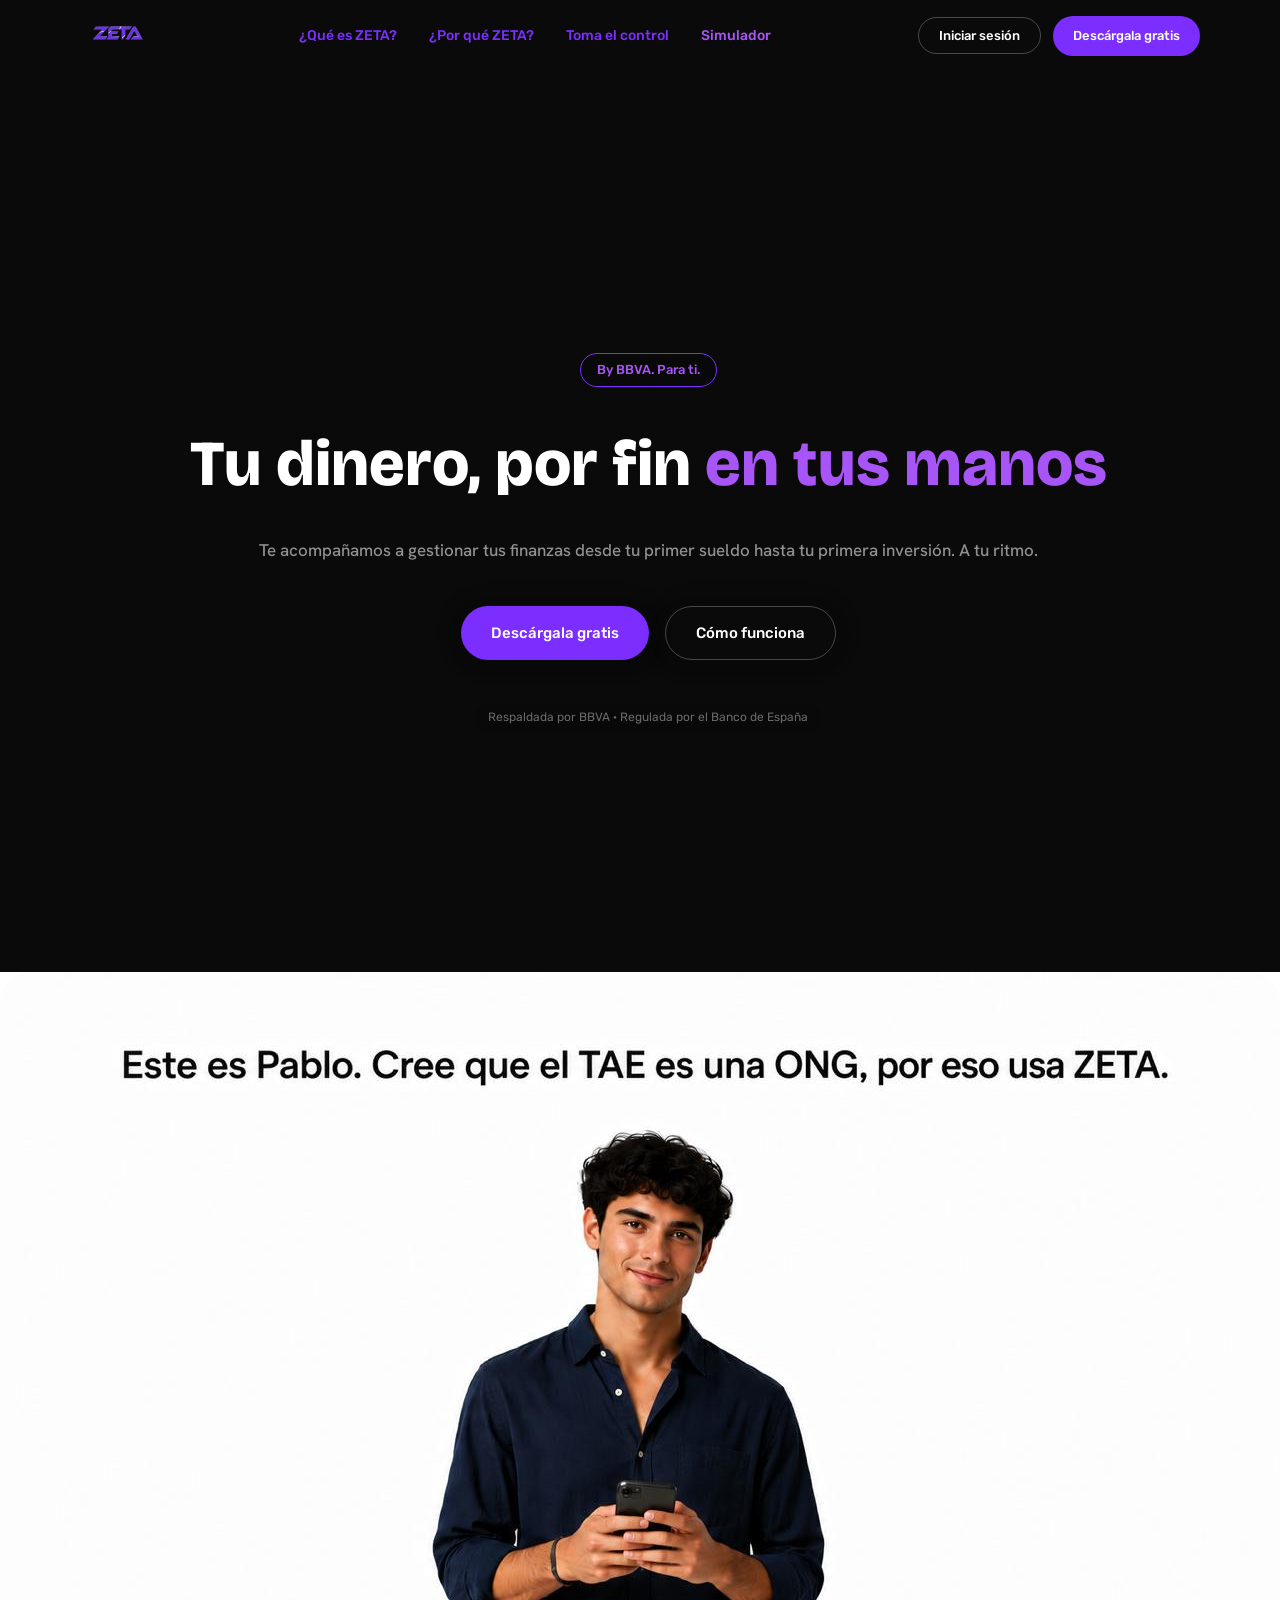
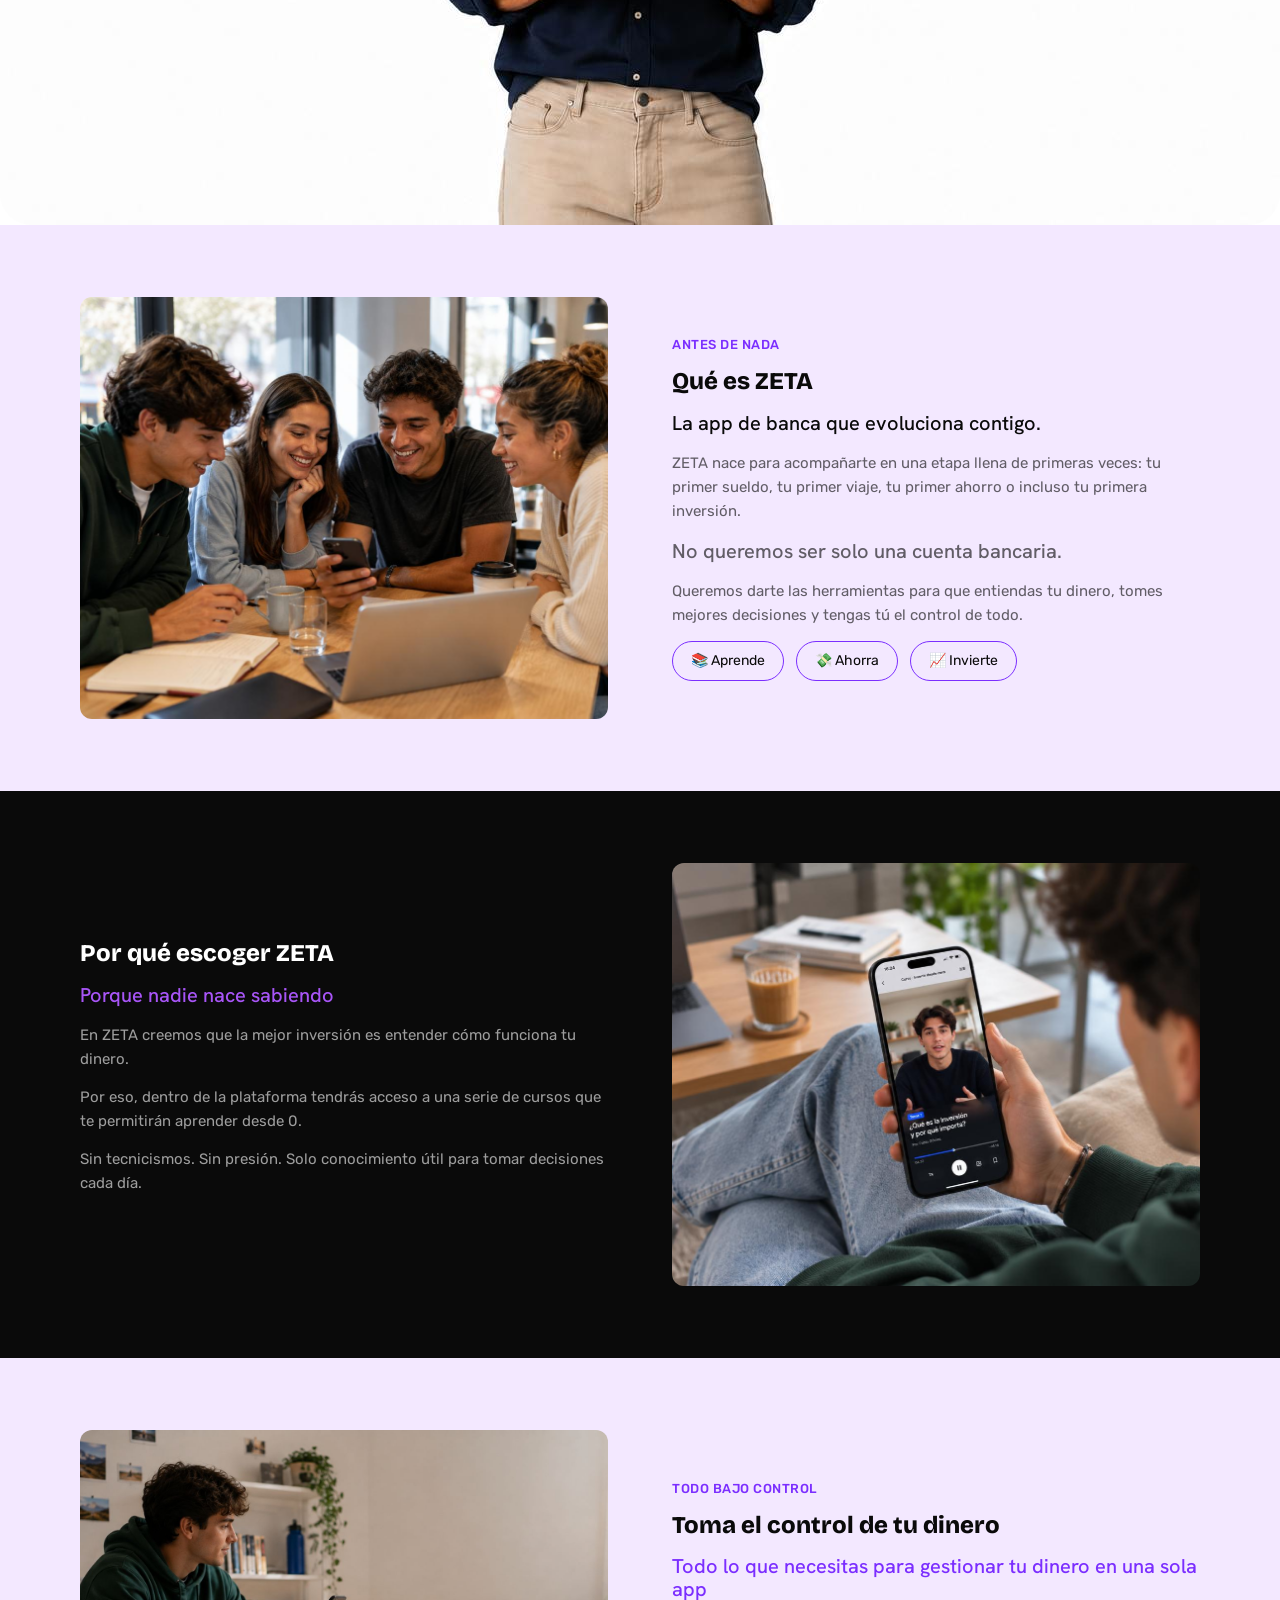
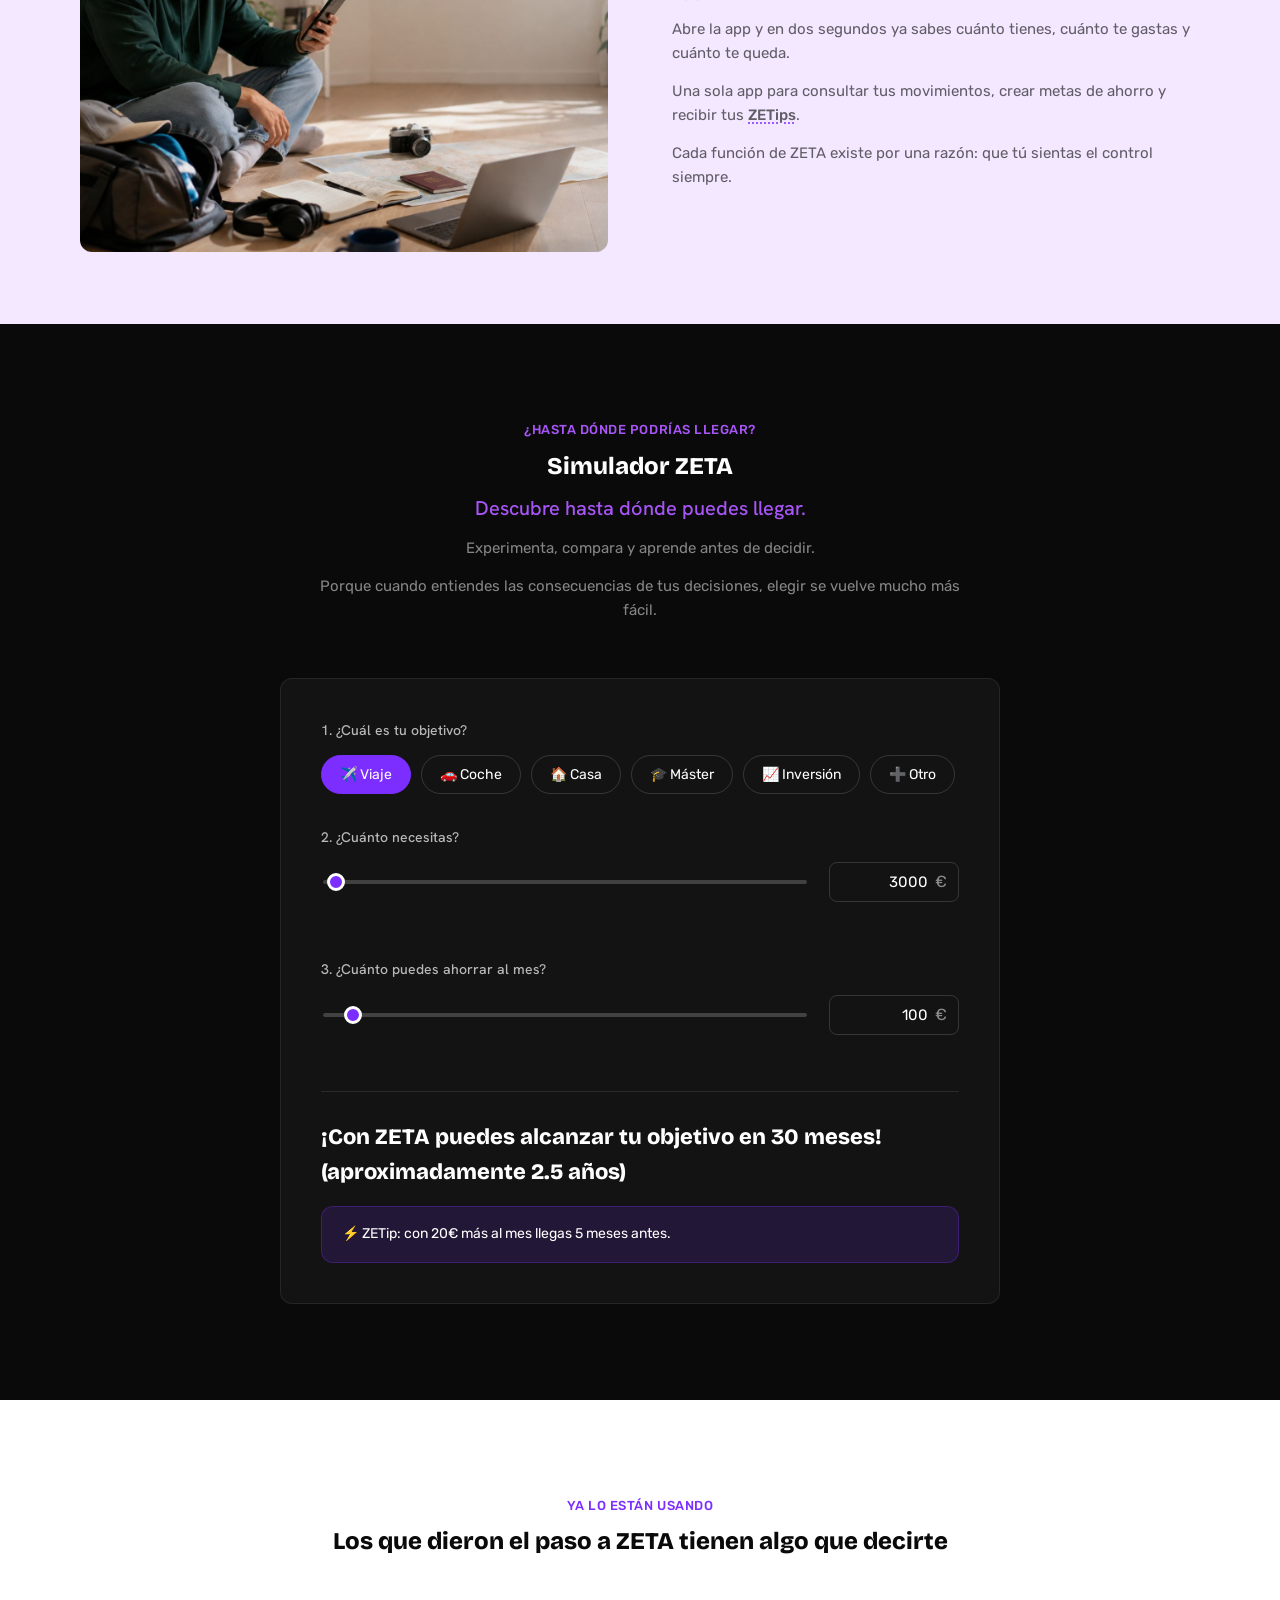
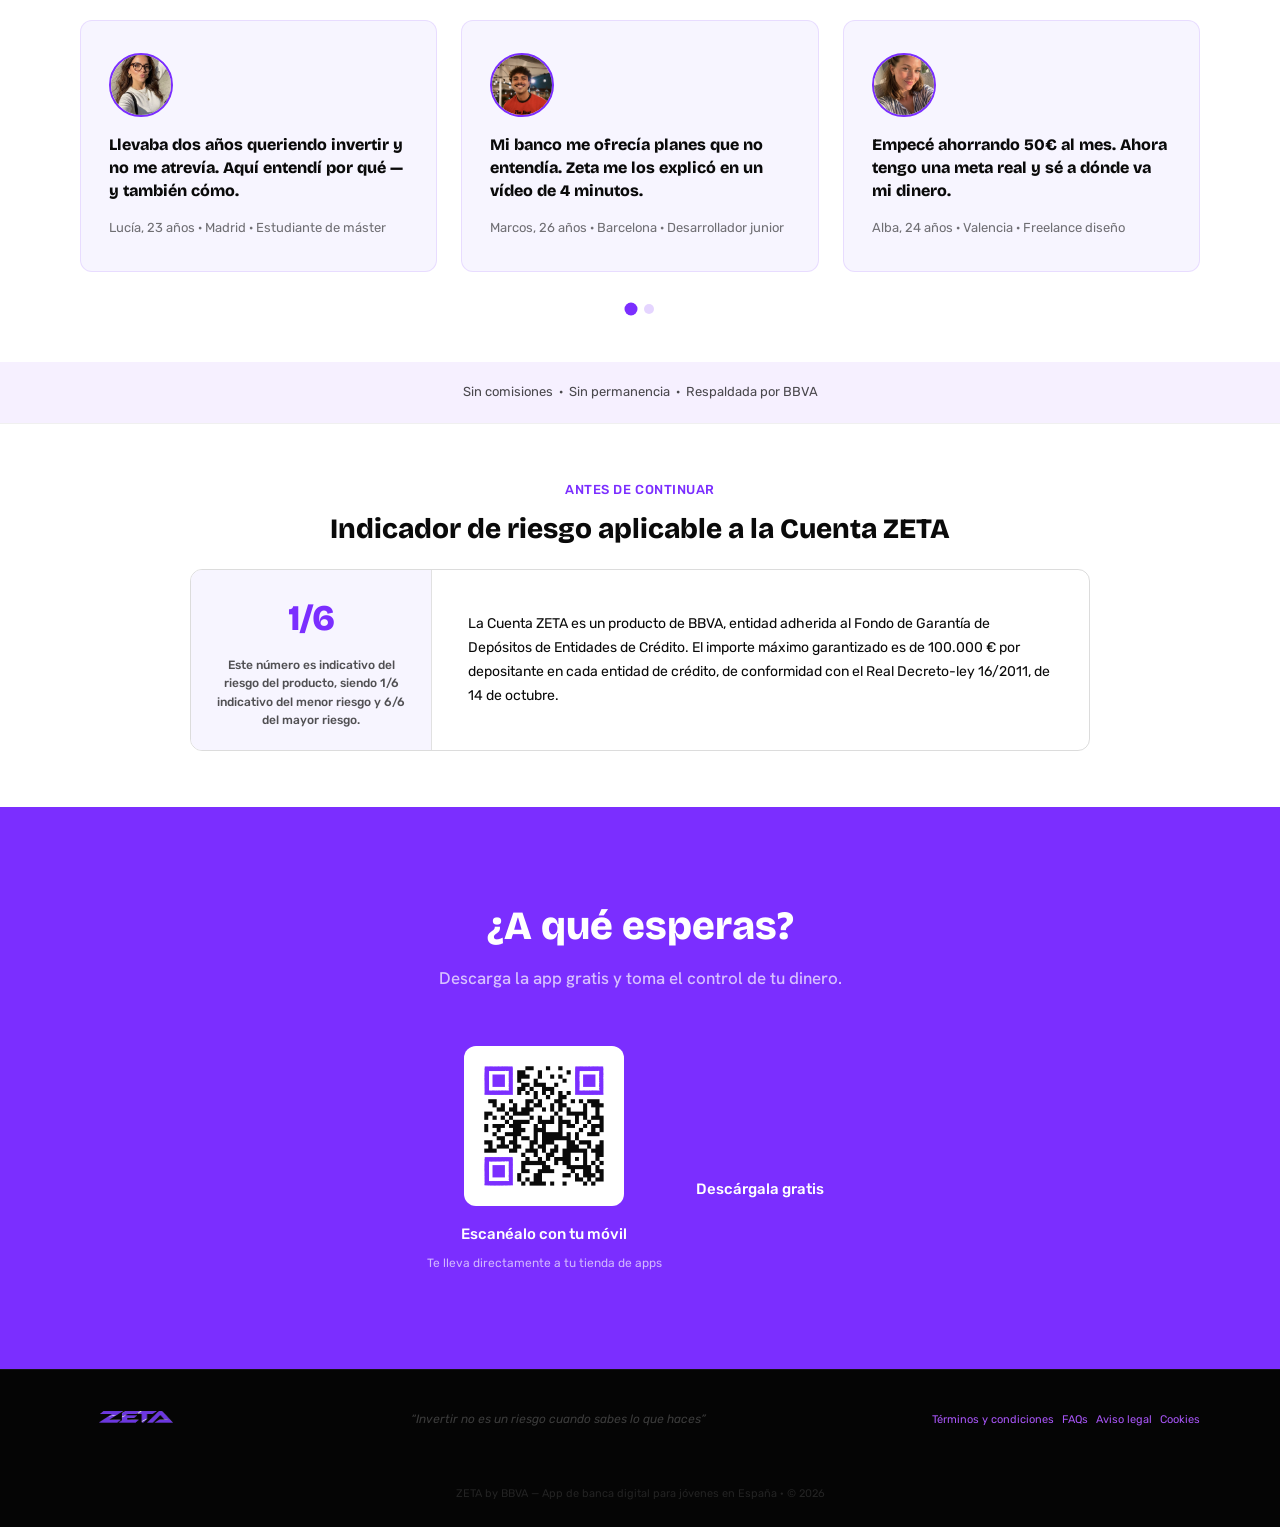
==== commit b3bcc6f8: "Update index.html" ====
--- a/index.html
+++ b/index.html
@@ -437,6 +437,13 @@
   </div>
   <p class="cta-qr-label">Escanéalo con tu móvil</p>
   <p class="cta-qr-subtext">Te lleva directamente a tu tienda de apps</p>
+   </a>
+   <a href="https://www.apple.com/es/app-store/"
+      class="btn cta-mobile-btn fade-up"
+      style="transition-delay:.2s"
+      target="_blank"
+      rel="noopener noreferrer">
+    Descárgala gratis
    </a>
   </section>
 
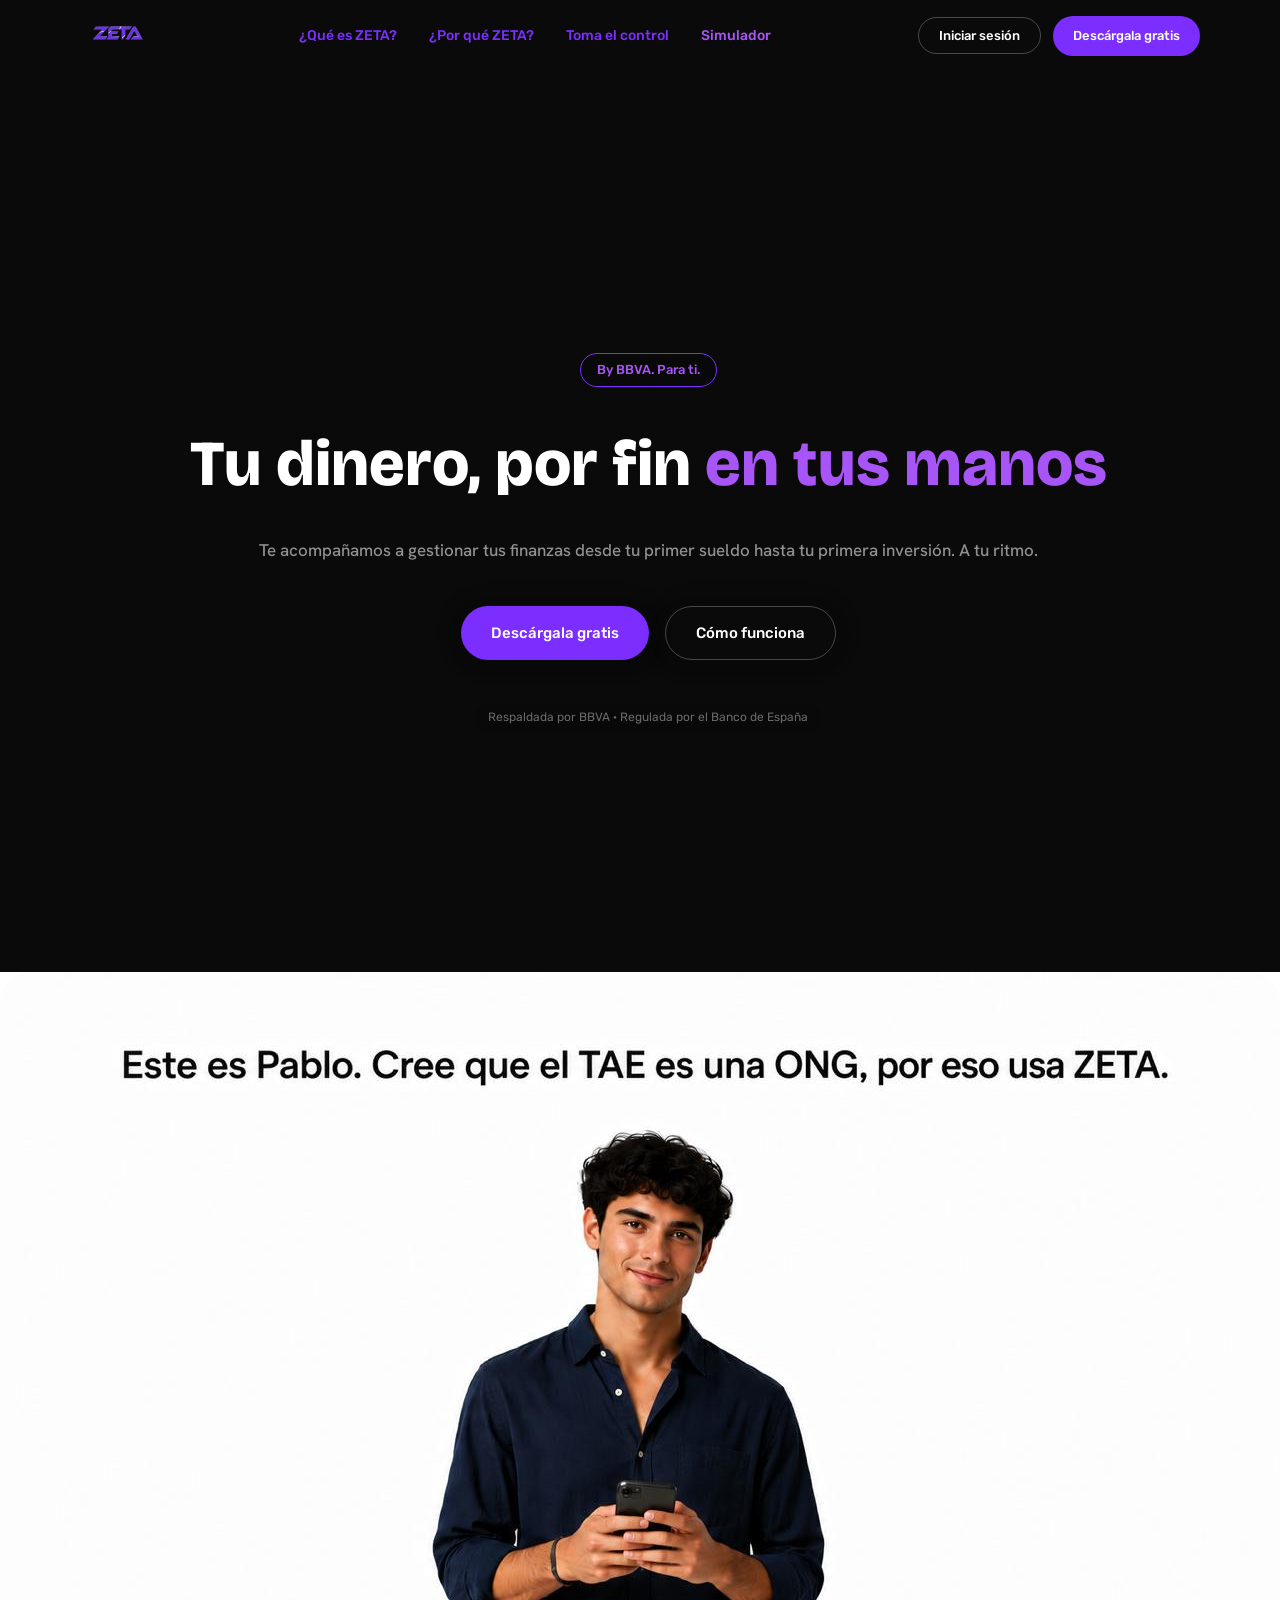
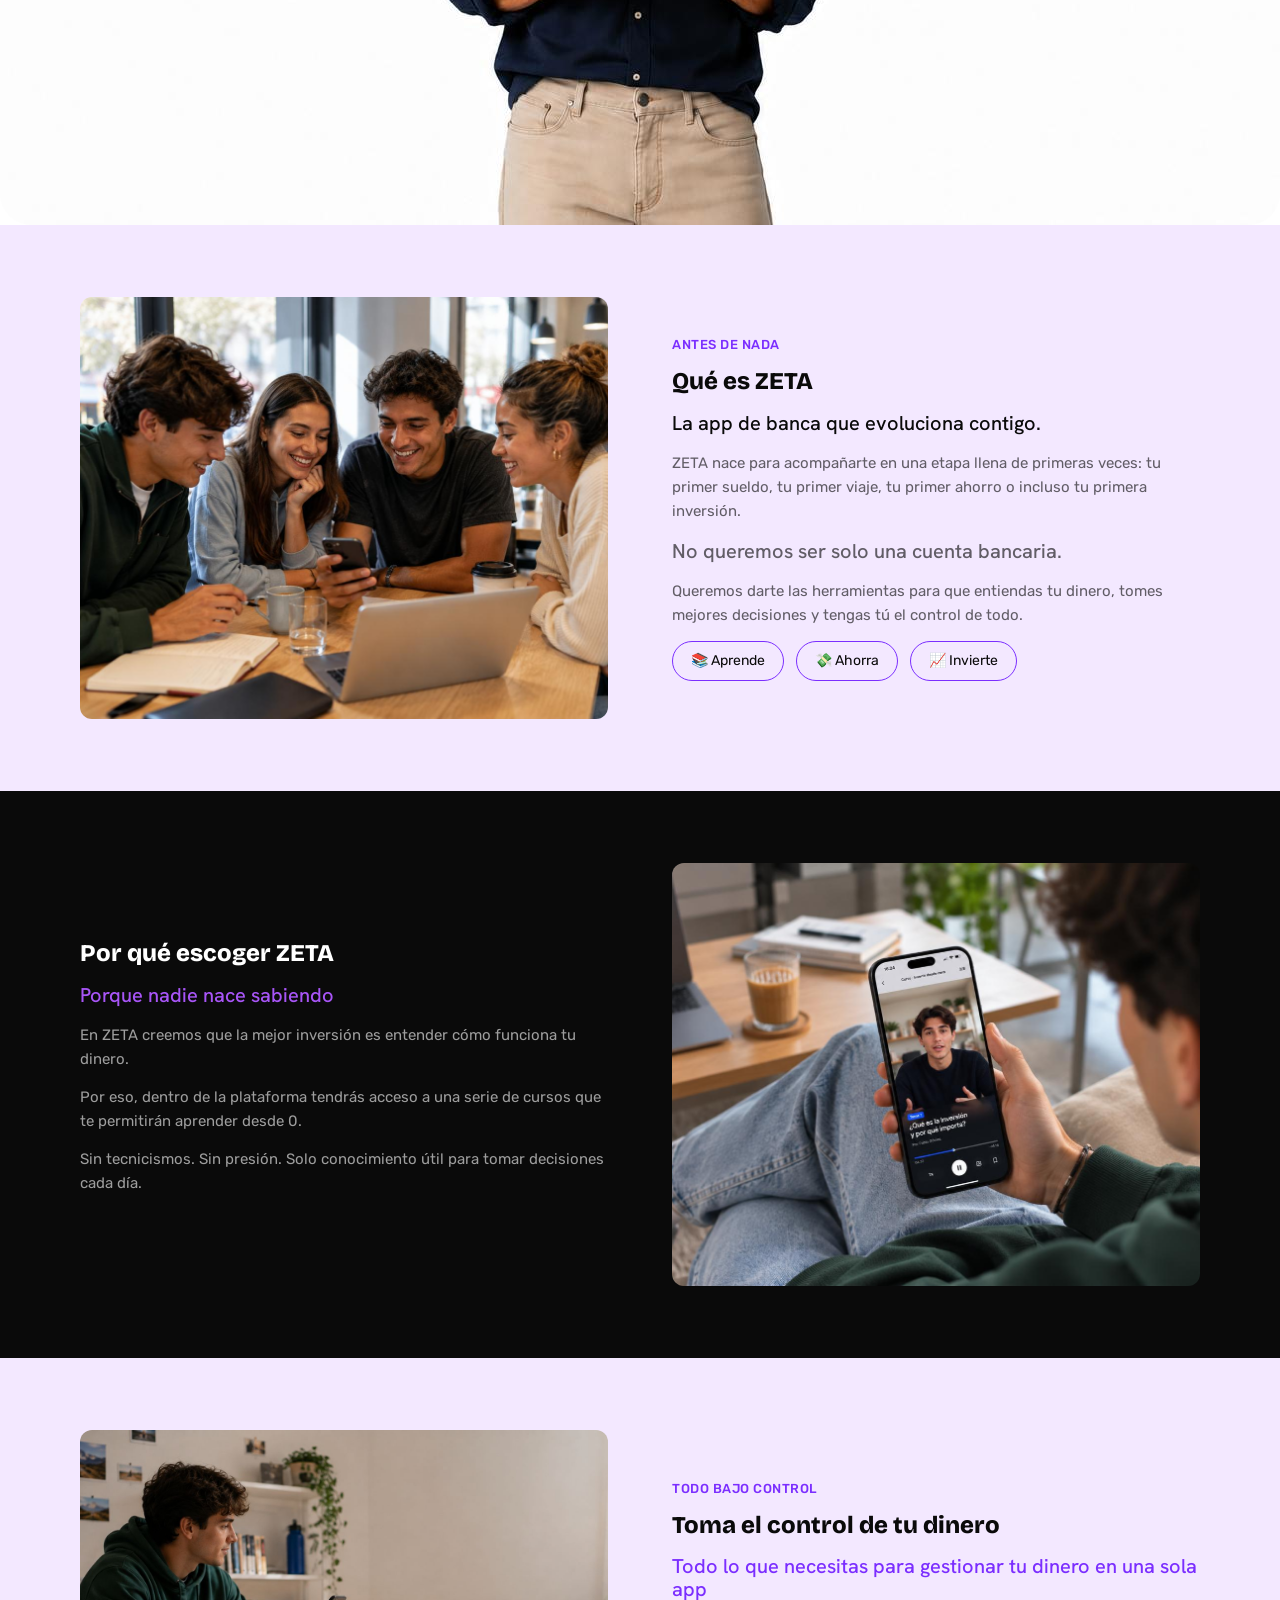
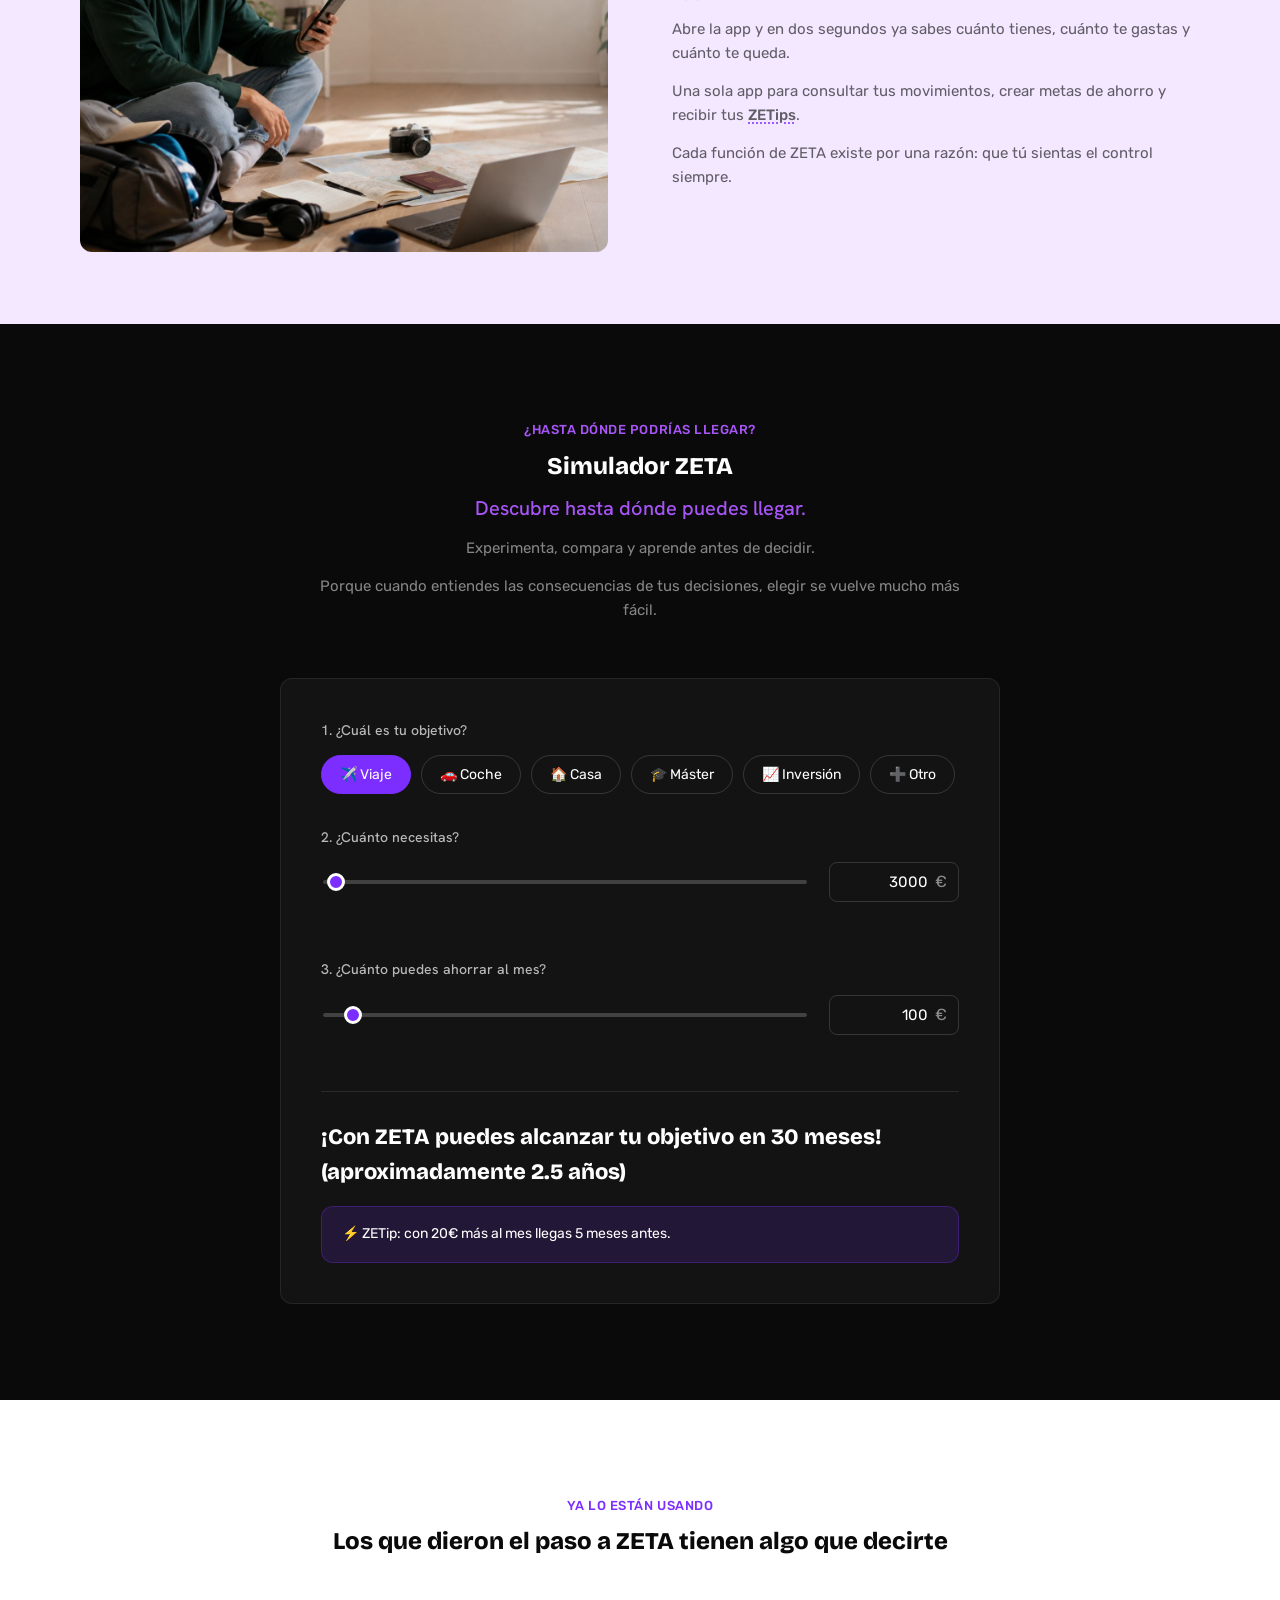
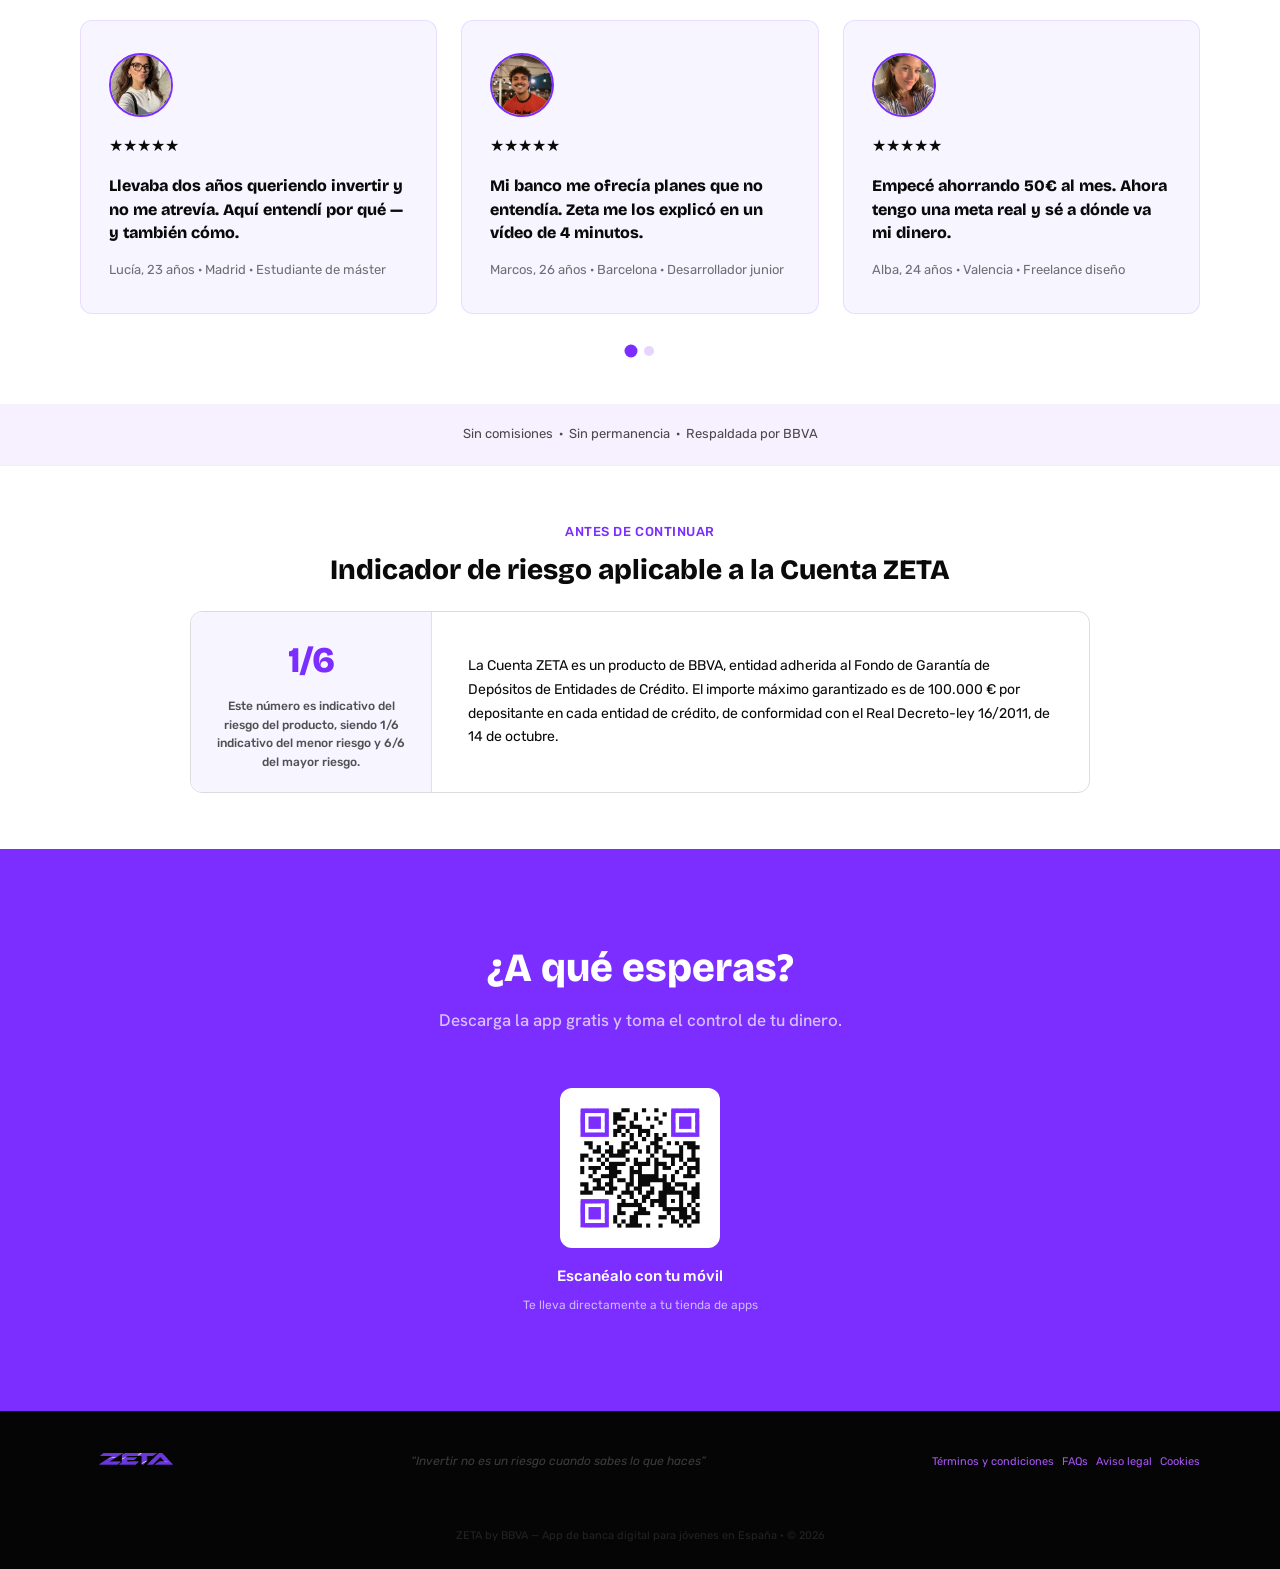
==== commit a3dbd2c8: "Update index.html" ====
--- a/index.html
+++ b/index.html
@@ -242,6 +242,13 @@
               <img src="assets/user1.png"
                    alt="Lucía, usuaria de ZETA" loading="lazy">
             </div>
+              <div class="star-rating" itemprop="reviewRating"
+              itemscope itemtype="https://schema.org/Rating"
+              aria-label="Valoración: 5 de 5 estrellas">
+              <span aria-hidden="true">★★★★★</span>
+              <meta itemprop="ratingValue" content="5">
+              <meta itemprop="bestRating" content="5">
+            </div>
             <p itemprop="reviewBody">Llevaba dos años queriendo invertir
             y no me atrevía. Aquí entendí por qué — y también cómo.</p>
             <footer itemprop="author" itemscope
@@ -262,6 +269,13 @@
               <img src="assets/user2.png"
                    alt="Marcos, usuario de ZETA" loading="lazy">
             </div>
+              <div class="star-rating" itemprop="reviewRating"
+              itemscope itemtype="https://schema.org/Rating"
+              aria-label="Valoración: 5 de 5 estrellas">
+              <span aria-hidden="true">★★★★★</span>
+              <meta itemprop="ratingValue" content="5">
+              <meta itemprop="bestRating" content="5">
+            </div>
             <p itemprop="reviewBody">Mi banco me ofrecía planes que no
             entendía. Zeta me los explicó en un vídeo de 4 minutos.</p>
             <footer itemprop="author" itemscope
@@ -282,6 +296,13 @@
               <img src="assets/user3.jpg"
                    alt="Alba, usuaria de ZETA" loading="lazy">
             </div>
+             <div class="star-rating" itemprop="reviewRating"
+              itemscope itemtype="https://schema.org/Rating"
+              aria-label="Valoración: 5 de 5 estrellas">
+              <span aria-hidden="true">★★★★★</span>
+              <meta itemprop="ratingValue" content="5">
+              <meta itemprop="bestRating" content="5">
+            </div>
             <p itemprop="reviewBody">Empecé ahorrando 50€ al mes.
             Ahora tengo una meta real y sé a dónde va mi dinero.</p>
             <footer itemprop="author" itemscope
@@ -305,6 +326,13 @@
               <img src="assets/user4.png"
                    alt="Diego, usuario de ZETA" loading="lazy">
             </div>
+              <div class="star-rating" itemprop="reviewRating"
+              itemscope itemtype="https://schema.org/Rating"
+              aria-label="Valoración: 5 de 5 estrellas">
+              <span aria-hidden="true">★★★★★</span>
+              <meta itemprop="ratingValue" content="5">
+              <meta itemprop="bestRating" content="5">
+            </div>
             <p itemprop="reviewBody">Por fin una app que me explica
             qué es el interés compuesto sin hacerme sentir tonto.</p>
             <footer itemprop="author" itemscope
@@ -324,6 +352,13 @@
             <div class="testimoniales-image">
               <img src="assets/user5.png"
                    alt="Sara, usuaria de ZETA" loading="lazy">
+            </div>
+                       <div class="star-rating" itemprop="reviewRating"
+              itemscope itemtype="https://schema.org/Rating"
+              aria-label="Valoración: 5 de 5 estrellas">
+              <span aria-hidden="true">★★★★★</span>
+              <meta itemprop="ratingValue" content="5">
+              <meta itemprop="bestRating" content="5">
             </div>
             <p itemprop="reviewBody">Nunca pensé que ahorrar podría
             ser tan visual. Los retos de ahorro me engancharon
@@ -345,6 +380,13 @@
             <div class="testimoniales-image">
               <img src="assets/user6.png"
                    alt="Andrés, usuario de ZETA" loading="lazy">
+            </div>
+                       <div class="star-rating" itemprop="reviewRating"
+              itemscope itemtype="https://schema.org/Rating"
+              aria-label="Valoración: 5 de 5 estrellas">
+              <span aria-hidden="true">★★★★★</span>
+              <meta itemprop="ratingValue" content="5">
+              <meta itemprop="bestRating" content="5">
             </div>
             <p itemprop="reviewBody">Llevo tres meses usando ZETA y ya
             tengo claro cuánto necesito para irme de piso. Antes
--- a/css/nav.css
+++ b/css/nav.css
@@ -49,8 +49,40 @@
 .nav-actions { display: flex; align-items: center; gap: 12px; }
 
 @media (max-width: 767px) {
-  /* Sin drawer alternativo: los enlaces y el login se ocultan,
-     solo quedan visibles el logo y el CTA de descarga. */
-  .nav-links { display: none; }
   .nav-login { display: none; }
+
+  .nav { height: auto; }
+
+  .nav-inner {
+    flex-wrap: wrap;
+    row-gap: 8px;
+    padding: 12px 20px;
+    height: auto;
+  }
+
+  .nav-logo { order: 1; }
+  .nav-actions { order: 2; }
+
+  .nav-links {
+    order: 3;
+    flex-basis: 100%;
+    width: 100%;
+    gap: 8px;
+    overflow-x: auto;
+    -webkit-overflow-scrolling: touch;
+    scrollbar-width: none;
+  }
+  .nav-links::-webkit-scrollbar { display: none; }
+
+  .nav-links a {
+    flex: 0 0 auto;
+    white-space: nowrap;
+    padding: 6px 14px;
+    border: 1px solid rgba(123, 46, 255, 0.35);
+    border-radius: 999px;
+  }
+  .nav-links a.active {
+    border-color: var(--purple);
+    background: rgba(123, 46, 255, 0.15);
+  }
 }
--- a/css/cta-final.css
+++ b/css/cta-final.css
@@ -48,6 +48,15 @@
   font-size: 18px;
   box-sizing: border-box;
 }
+.cta-qr-box img {
+  width: 100%;
+  height: 100%;
+  object-fit: contain;
+}
+
+.cta-mobile-btn {
+  display: none;
+}
 .cta-qr-label {
   margin: 8px 0 0;
   font-size: 15px;
@@ -63,4 +72,16 @@
 @media (max-width: 767px) {
   .cta-final { padding: 64px 24px; }
   .cta-final h3 { font-size: 30px; }
+  .cta-qr { display: none; }
+
+  .cta-mobile-btn {
+    display: inline-flex;
+    margin: 40px 0 0;
+    background: var(--white);
+    color: var(--purple);
+  }
+  .cta-mobile-btn:hover,
+  .cta-mobile-btn:focus-visible {
+    background: var(--pale);
+  }
 }
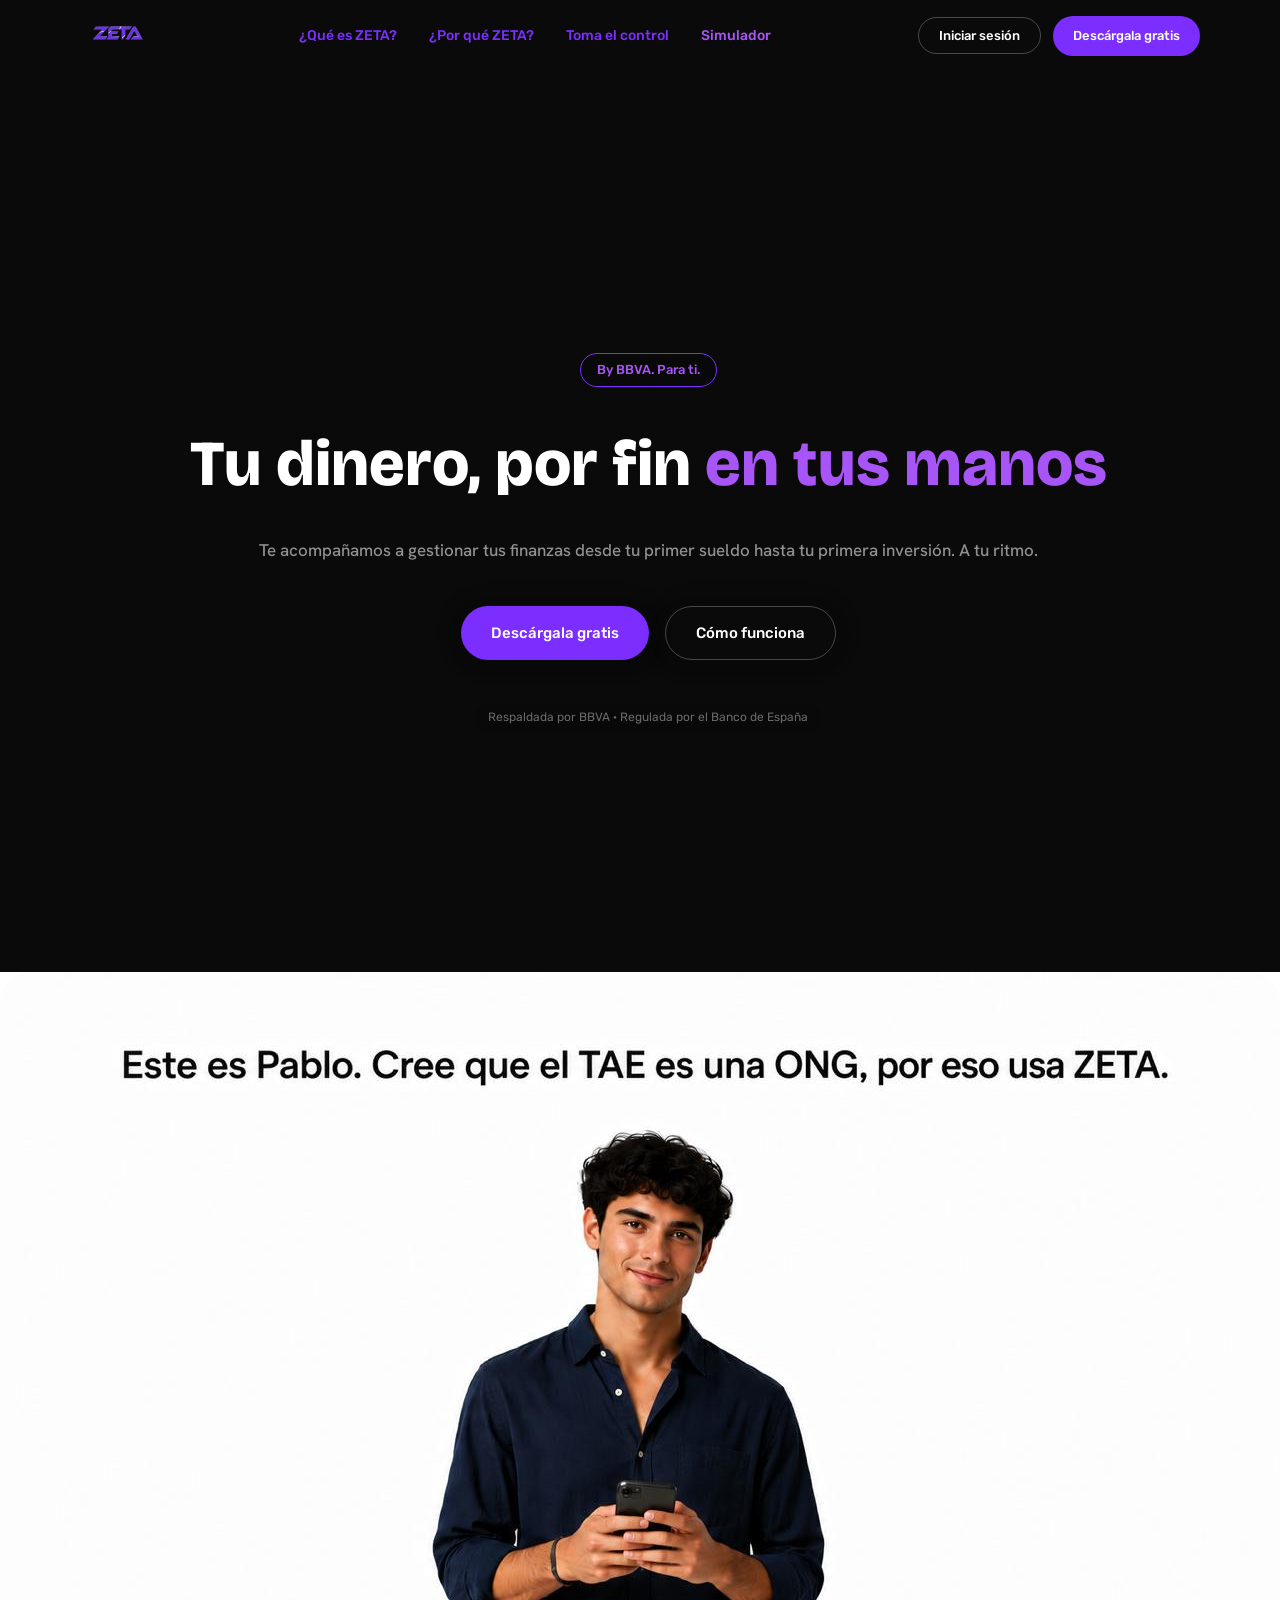
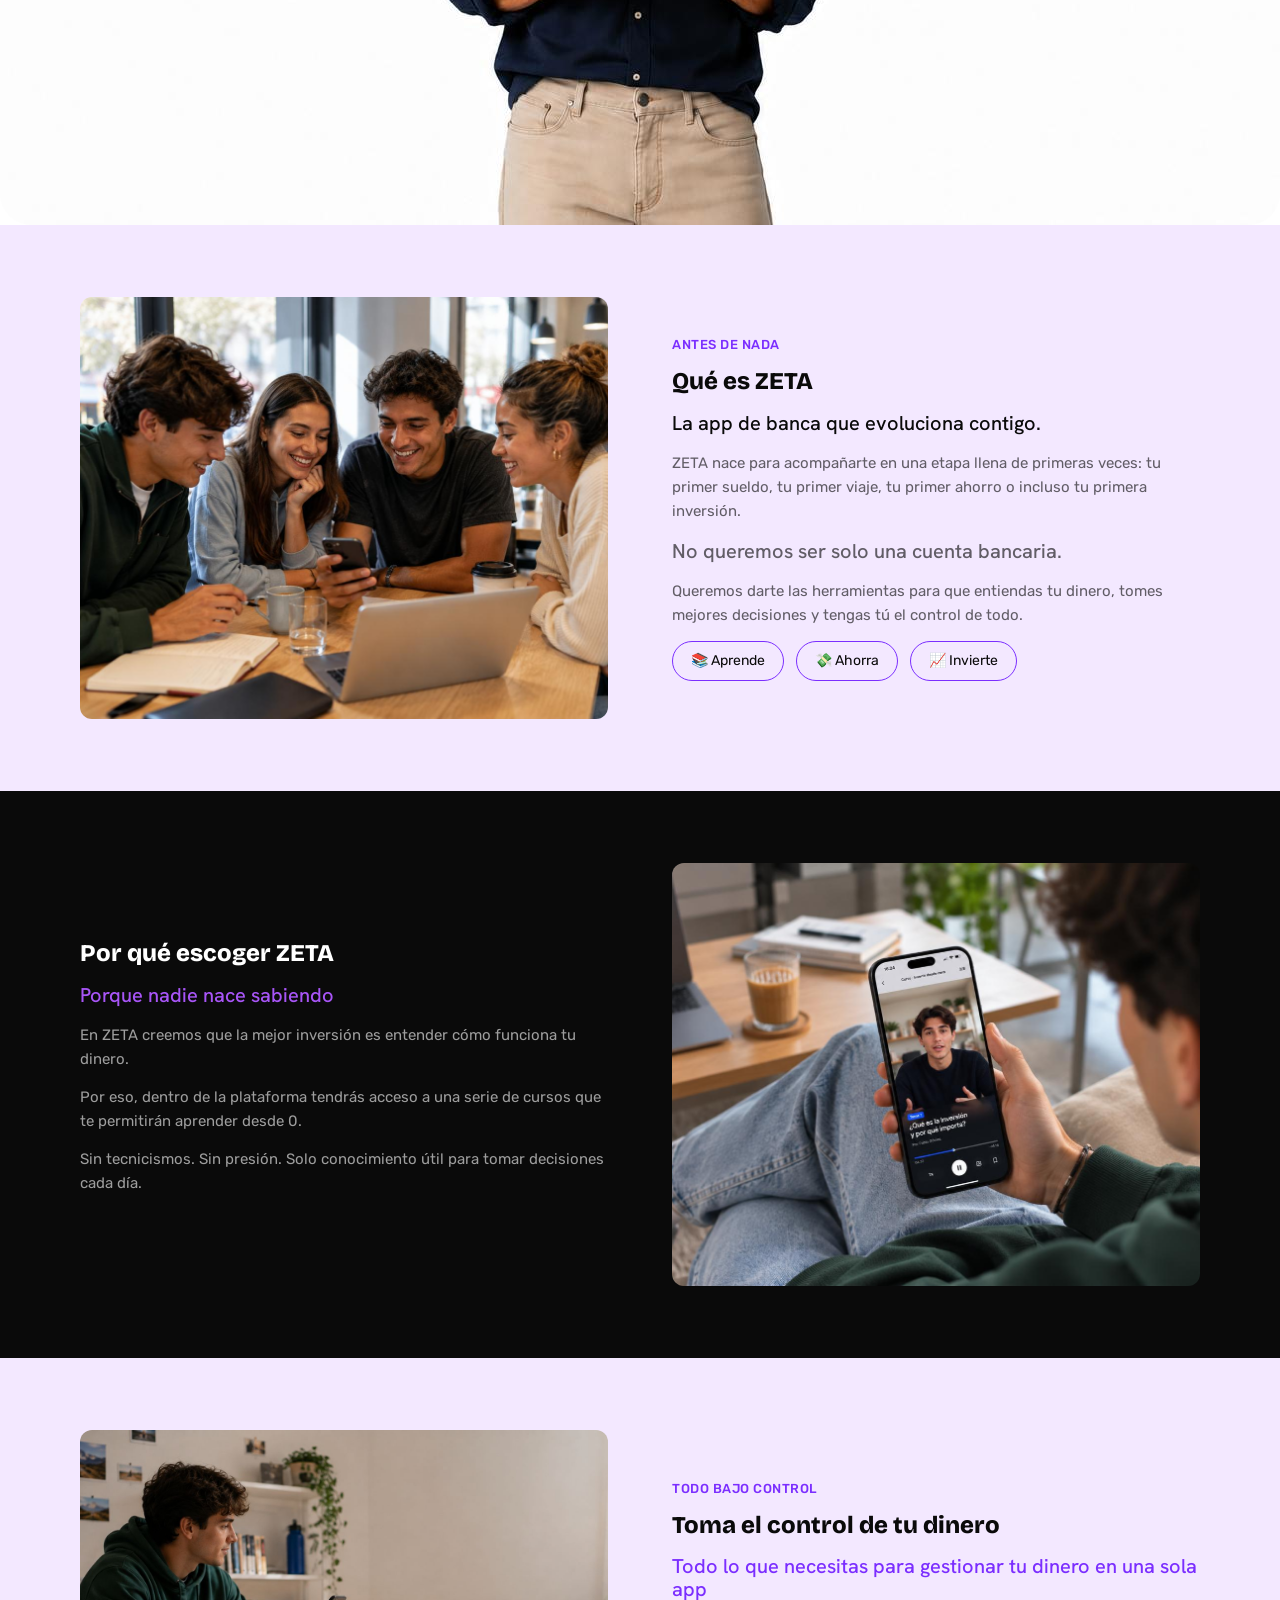
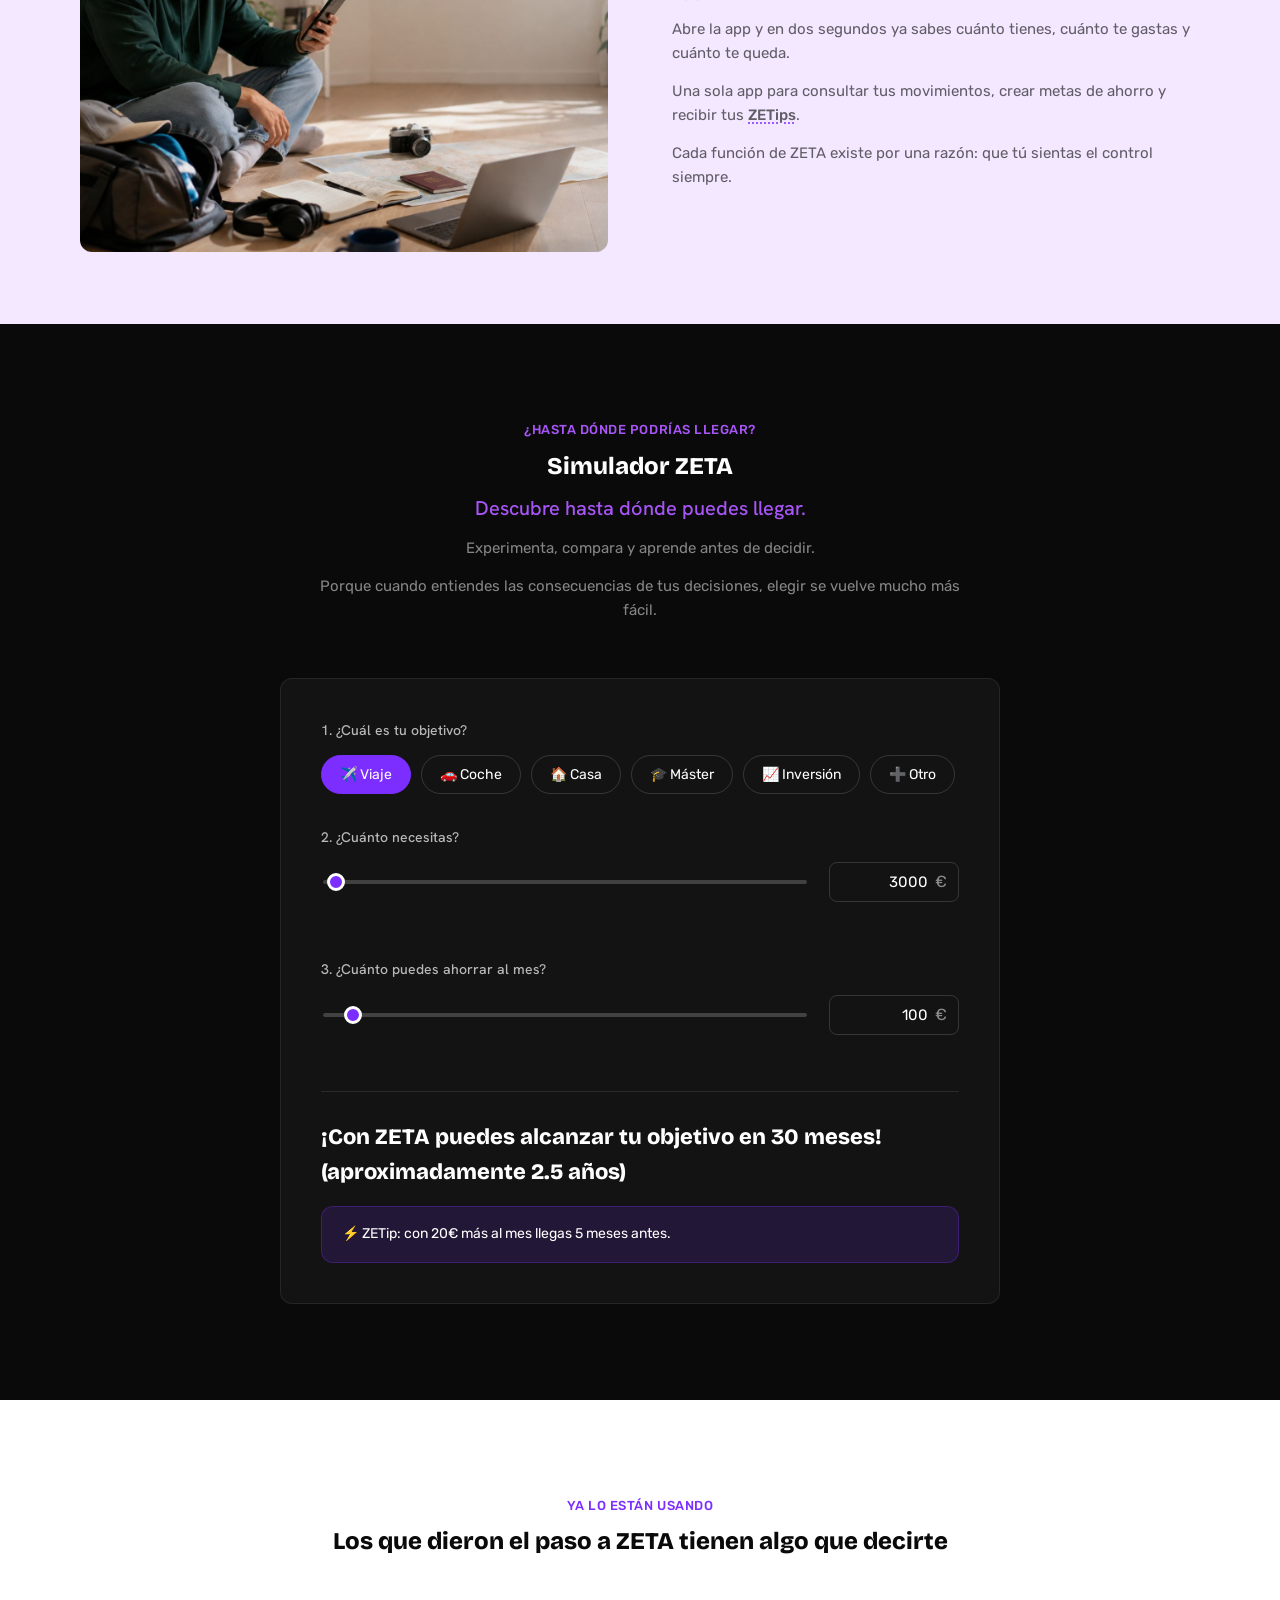
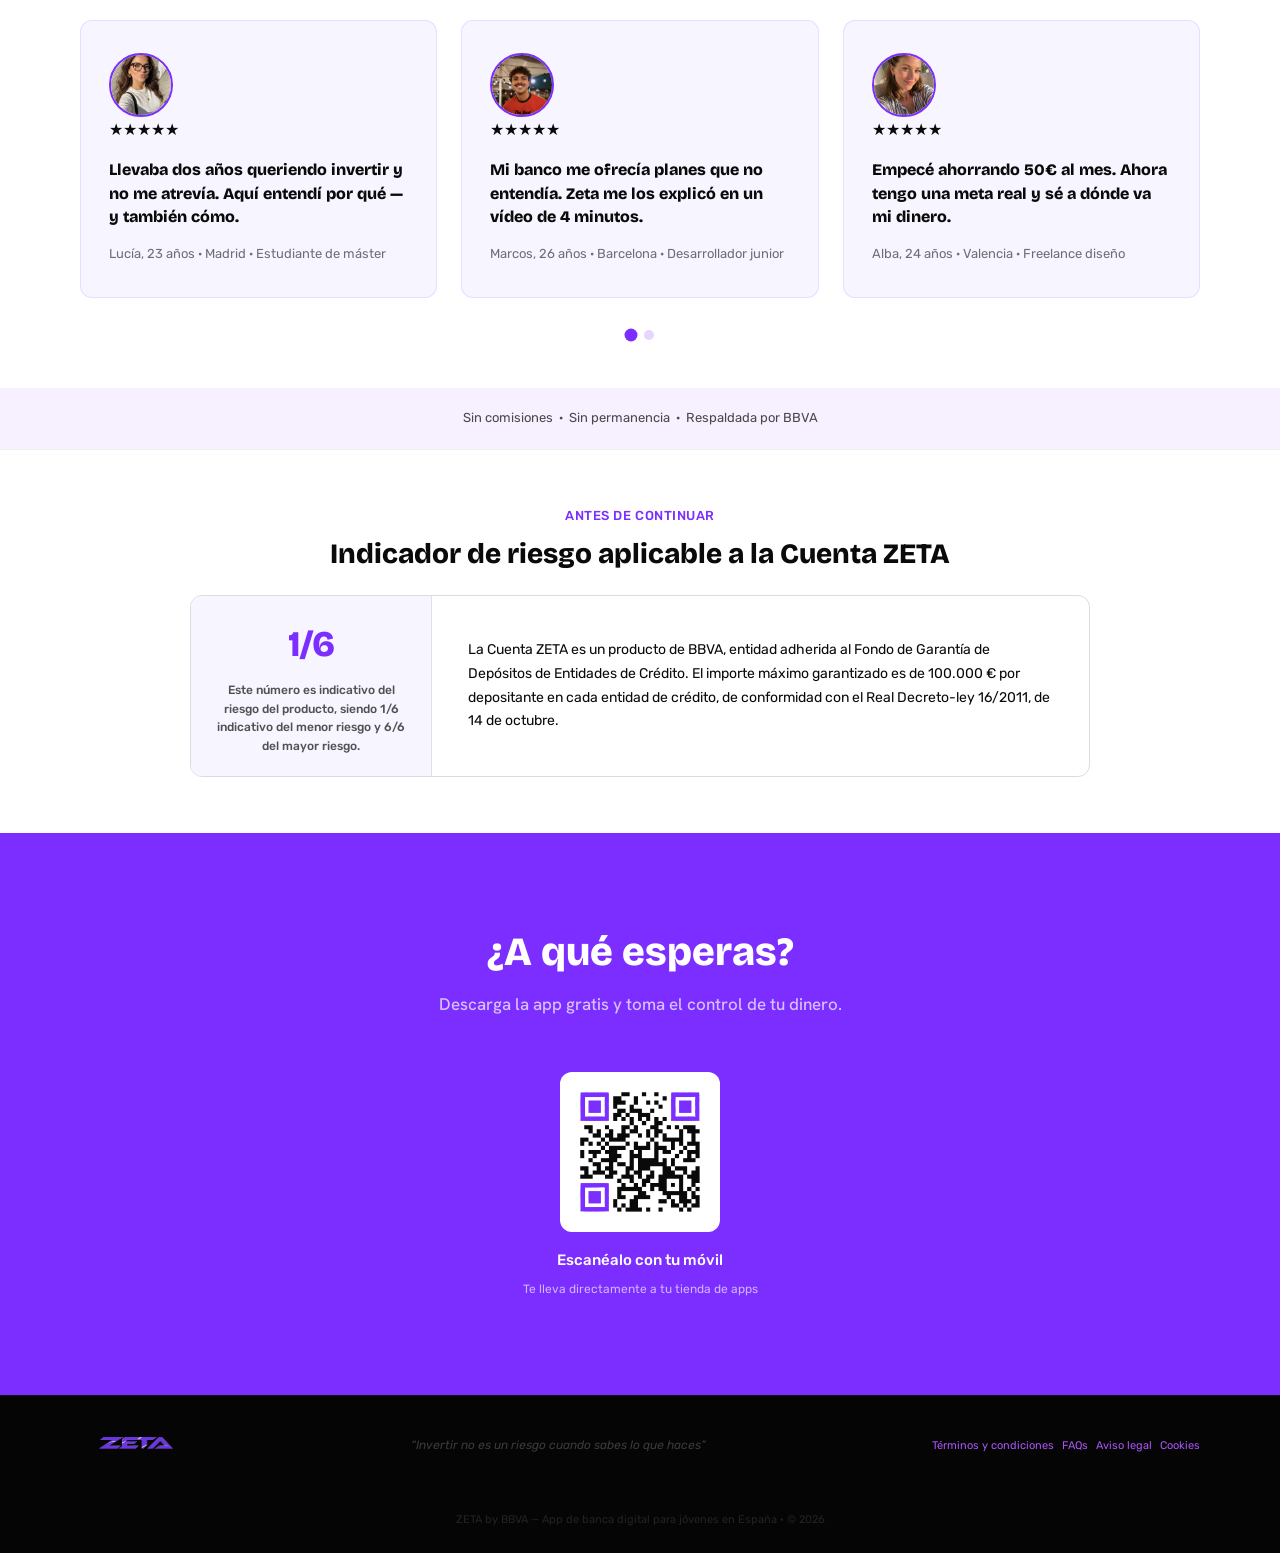
==== commit 0493ba8b: "Update index.html" ====
--- a/index.html
+++ b/index.html
@@ -238,6 +238,7 @@
         <div class="testimonials-slide" aria-hidden="false">
           <blockquote class="testimonial-card"
             itemscope itemtype="https://schema.org/Review">
+            <div class="testimonial-head">
             <div class="testimoniales-image">
               <img src="assets/user1.png"
                    alt="Lucía, usuaria de ZETA" loading="lazy">
@@ -248,6 +249,7 @@
               <span aria-hidden="true">★★★★★</span>
               <meta itemprop="ratingValue" content="5">
               <meta itemprop="bestRating" content="5">
+            </div>
             </div>
             <p itemprop="reviewBody">Llevaba dos años queriendo invertir
             y no me atrevía. Aquí entendí por qué — y también cómo.</p>
@@ -265,6 +267,7 @@
 
           <blockquote class="testimonial-card"
             itemscope itemtype="https://schema.org/Review">
+            <div class="testimonial-head">
             <div class="testimoniales-image">
               <img src="assets/user2.png"
                    alt="Marcos, usuario de ZETA" loading="lazy">
@@ -275,6 +278,7 @@
               <span aria-hidden="true">★★★★★</span>
               <meta itemprop="ratingValue" content="5">
               <meta itemprop="bestRating" content="5">
+            </div>
             </div>
             <p itemprop="reviewBody">Mi banco me ofrecía planes que no
             entendía. Zeta me los explicó en un vídeo de 4 minutos.</p>
@@ -292,6 +296,7 @@
 
           <blockquote class="testimonial-card"
             itemscope itemtype="https://schema.org/Review">
+            <div class="testimonial-head">
             <div class="testimoniales-image">
               <img src="assets/user3.jpg"
                    alt="Alba, usuaria de ZETA" loading="lazy">
@@ -302,6 +307,7 @@
               <span aria-hidden="true">★★★★★</span>
               <meta itemprop="ratingValue" content="5">
               <meta itemprop="bestRating" content="5">
+            </div>
             </div>
             <p itemprop="reviewBody">Empecé ahorrando 50€ al mes.
             Ahora tengo una meta real y sé a dónde va mi dinero.</p>
@@ -322,6 +328,7 @@
         <div class="testimonials-slide" aria-hidden="true">
           <blockquote class="testimonial-card"
             itemscope itemtype="https://schema.org/Review">
+            <div class="testimonial-head">
             <div class="testimoniales-image">
               <img src="assets/user4.png"
                    alt="Diego, usuario de ZETA" loading="lazy">
@@ -332,6 +339,7 @@
               <span aria-hidden="true">★★★★★</span>
               <meta itemprop="ratingValue" content="5">
               <meta itemprop="bestRating" content="5">
+            </div>
             </div>
             <p itemprop="reviewBody">Por fin una app que me explica
             qué es el interés compuesto sin hacerme sentir tonto.</p>
@@ -349,6 +357,7 @@
 
           <blockquote class="testimonial-card"
             itemscope itemtype="https://schema.org/Review">
+            <div class="testimonial-head">
             <div class="testimoniales-image">
               <img src="assets/user5.png"
                    alt="Sara, usuaria de ZETA" loading="lazy">
@@ -359,6 +368,7 @@
               <span aria-hidden="true">★★★★★</span>
               <meta itemprop="ratingValue" content="5">
               <meta itemprop="bestRating" content="5">
+            </div>
             </div>
             <p itemprop="reviewBody">Nunca pensé que ahorrar podría
             ser tan visual. Los retos de ahorro me engancharon
@@ -377,6 +387,7 @@
 
           <blockquote class="testimonial-card"
             itemscope itemtype="https://schema.org/Review">
+            <div class="testimonial-head">
             <div class="testimoniales-image">
               <img src="assets/user6.png"
                    alt="Andrés, usuario de ZETA" loading="lazy">
@@ -387,6 +398,7 @@
               <span aria-hidden="true">★★★★★</span>
               <meta itemprop="ratingValue" content="5">
               <meta itemprop="bestRating" content="5">
+            </div>
             </div>
             <p itemprop="reviewBody">Llevo tres meses usando ZETA y ya
             tengo claro cuánto necesito para irme de piso. Antes
